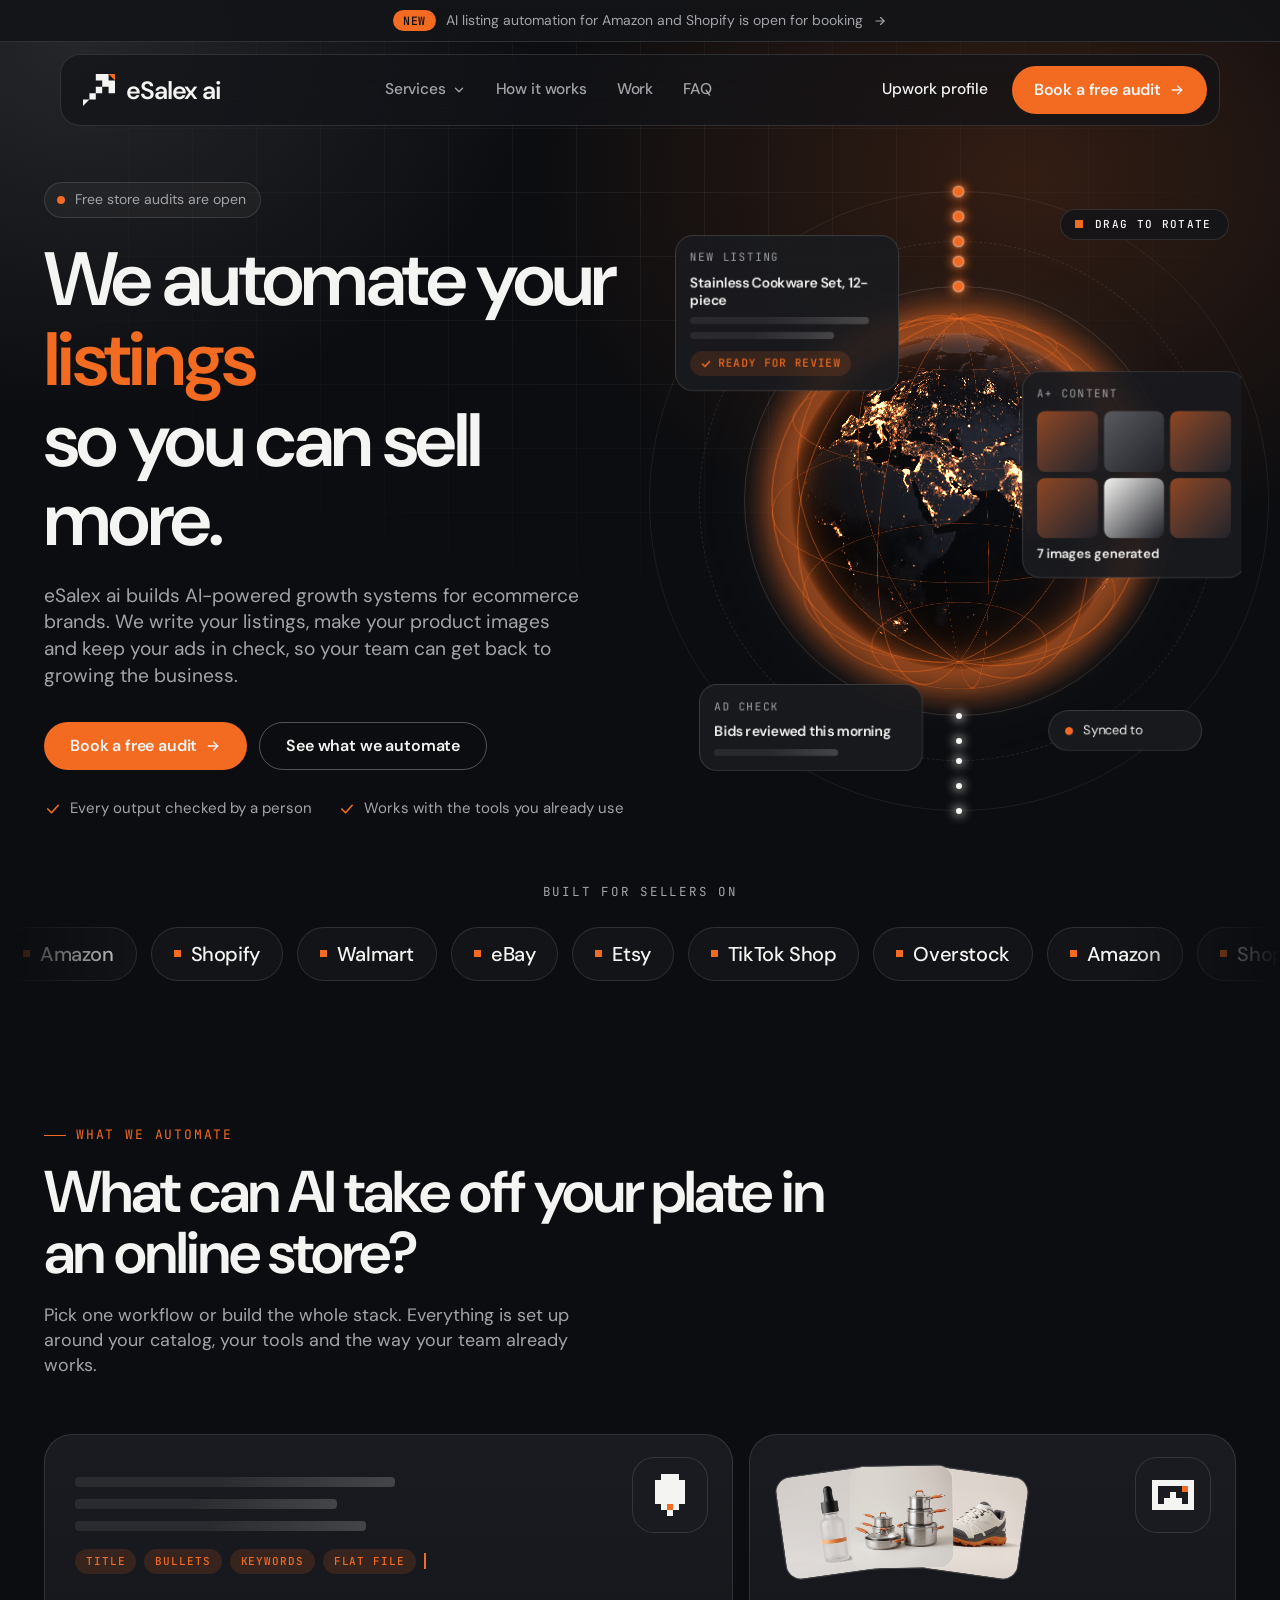
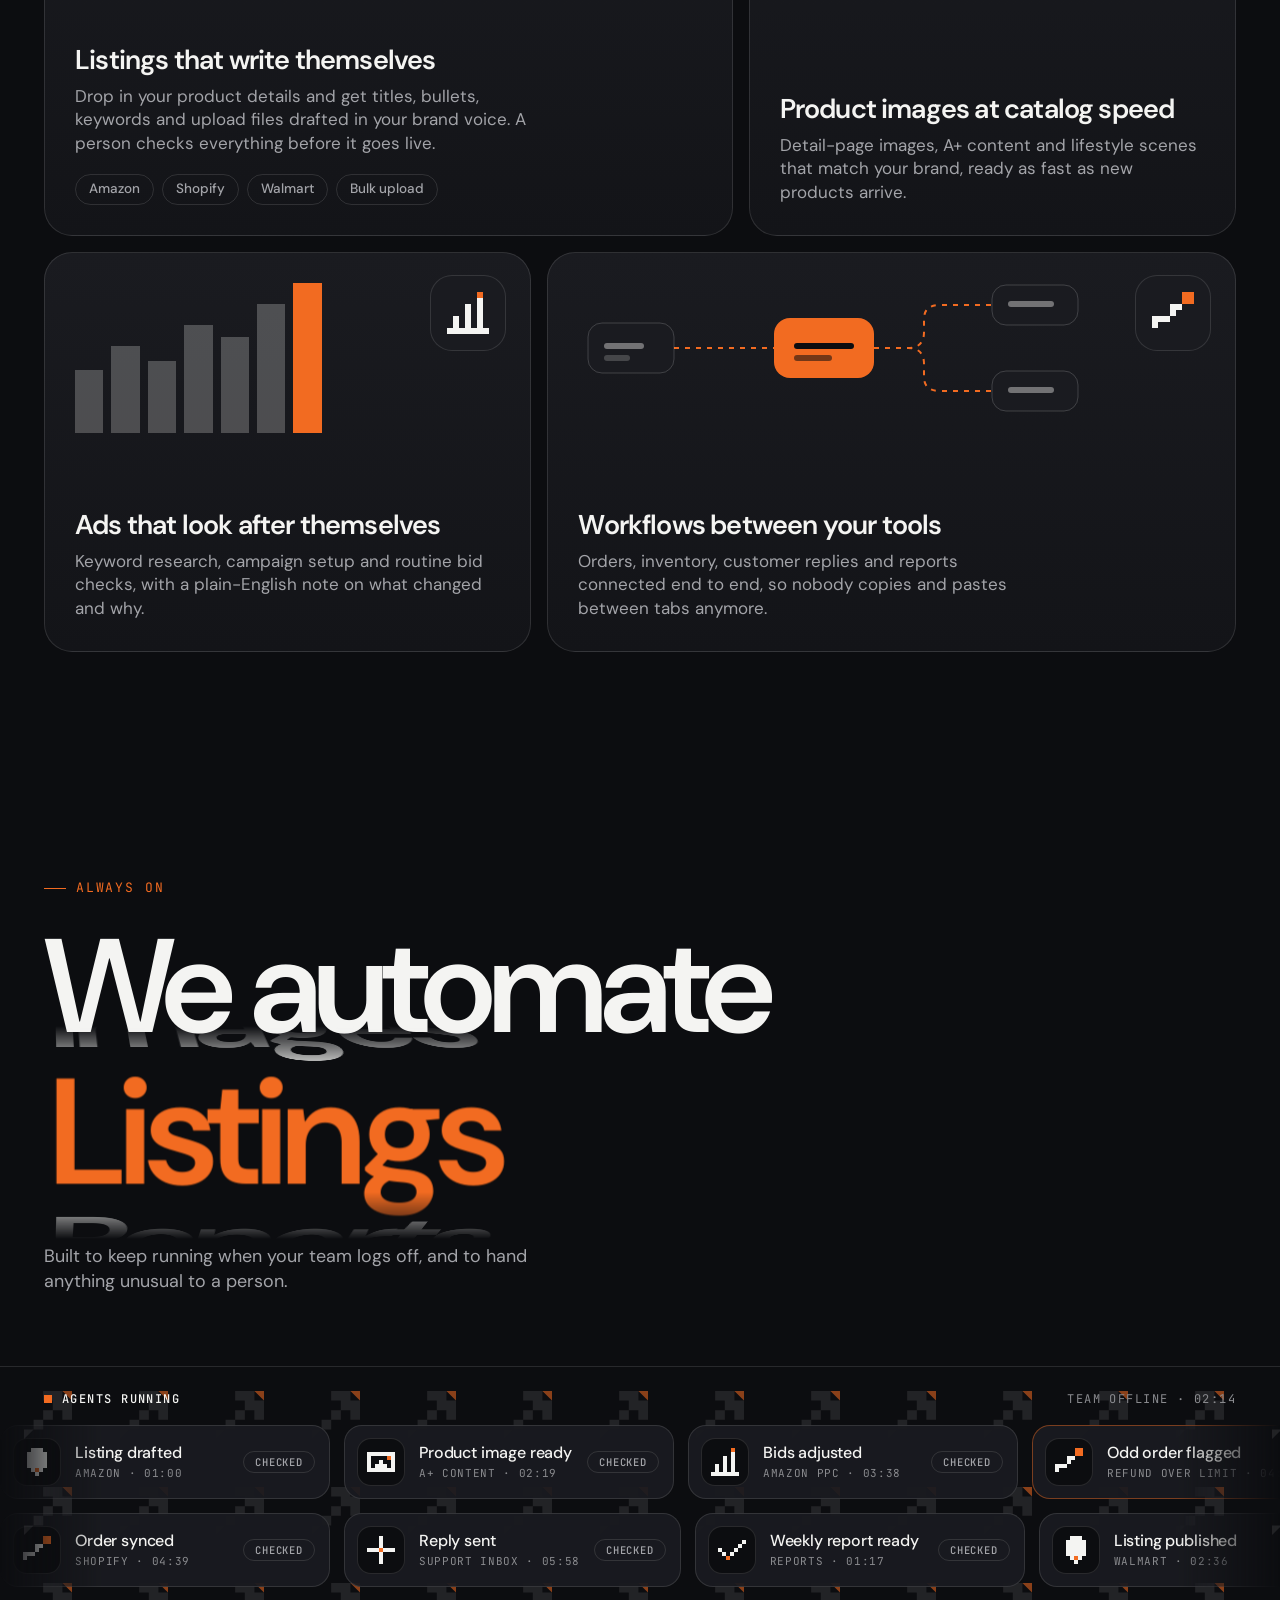
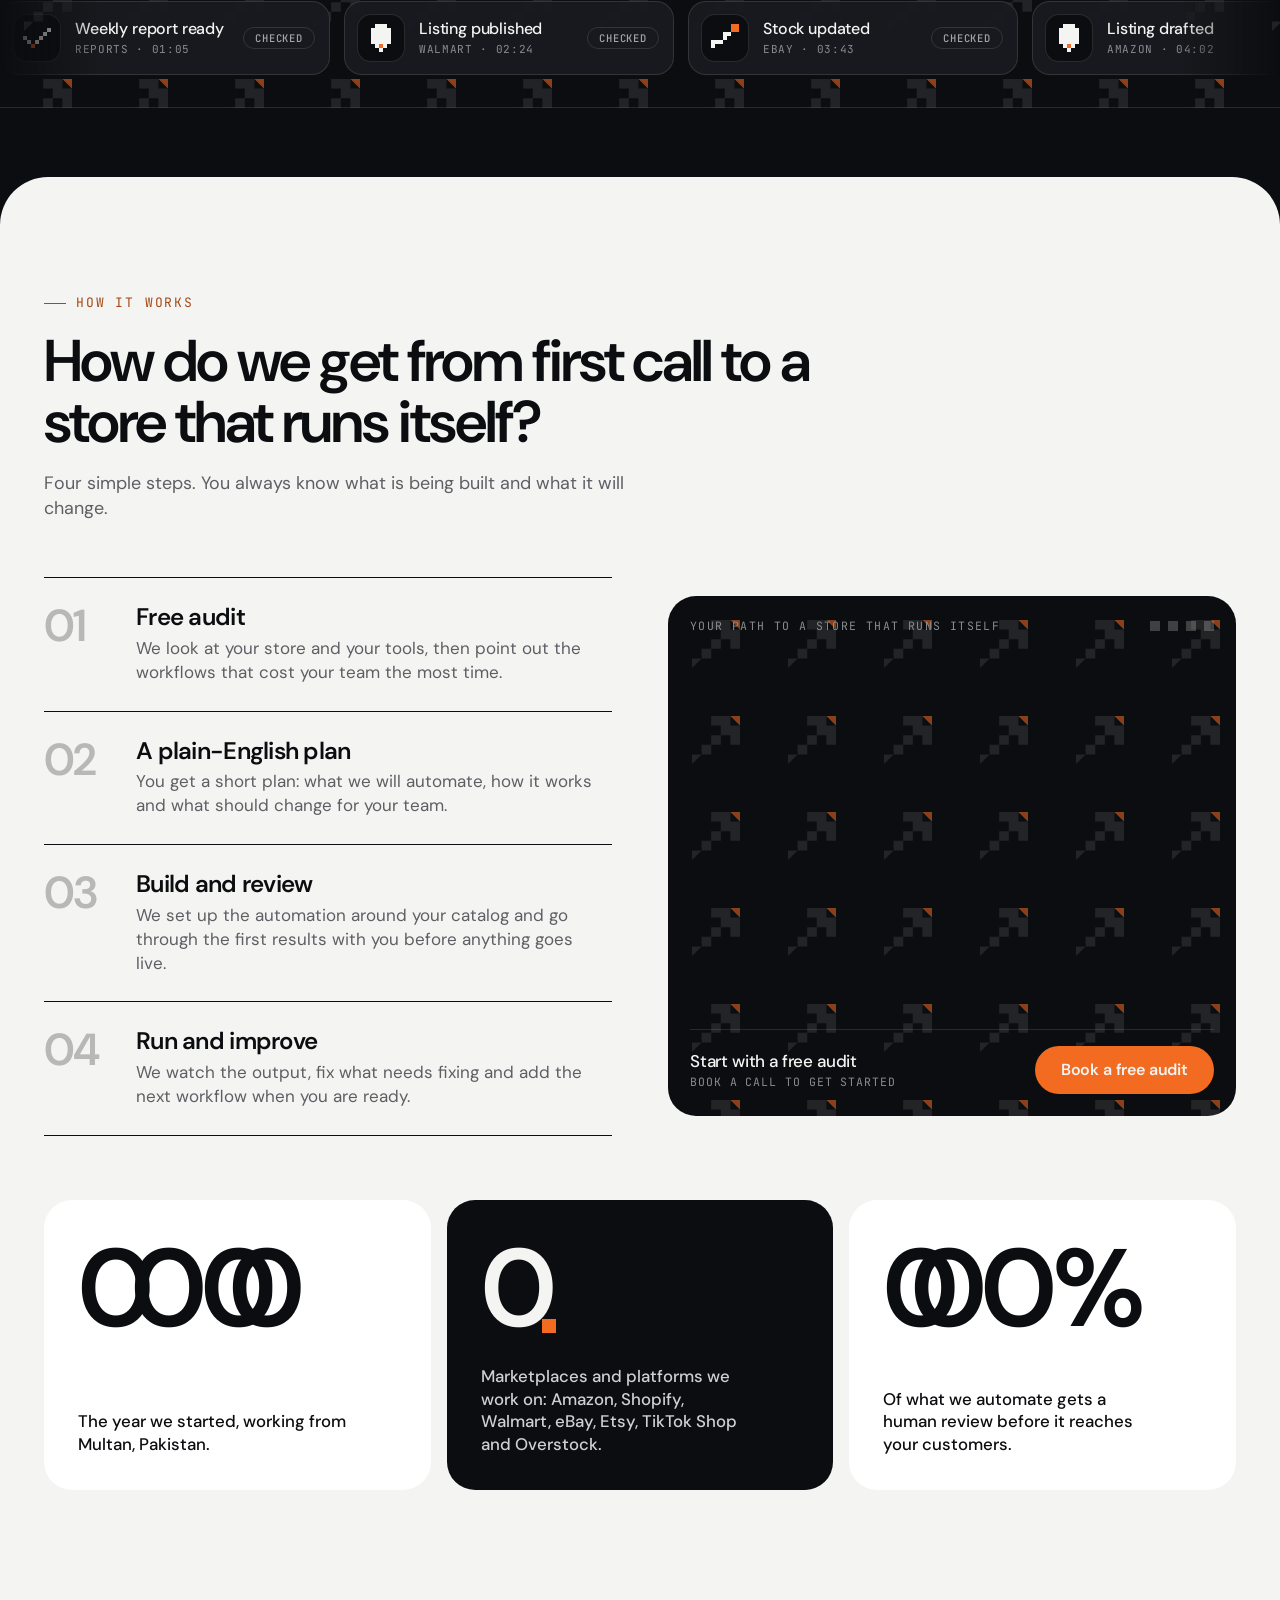
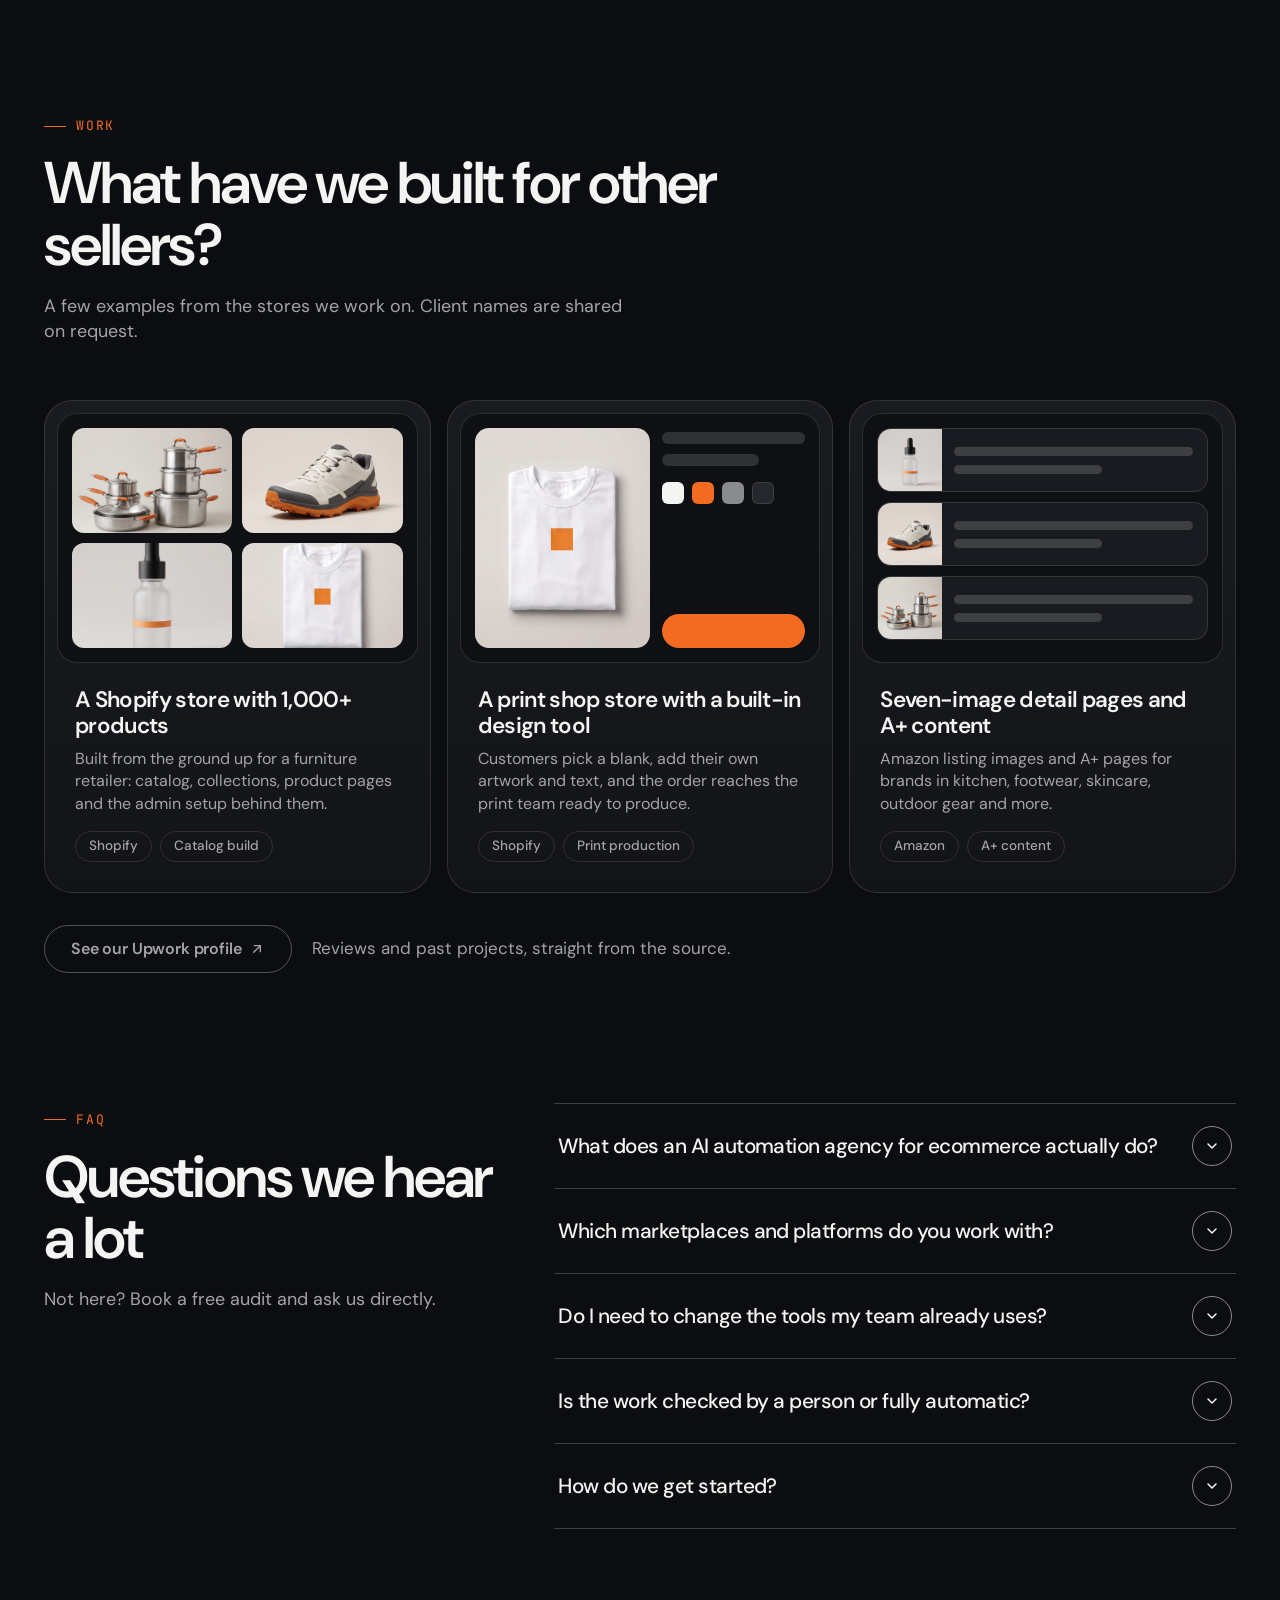
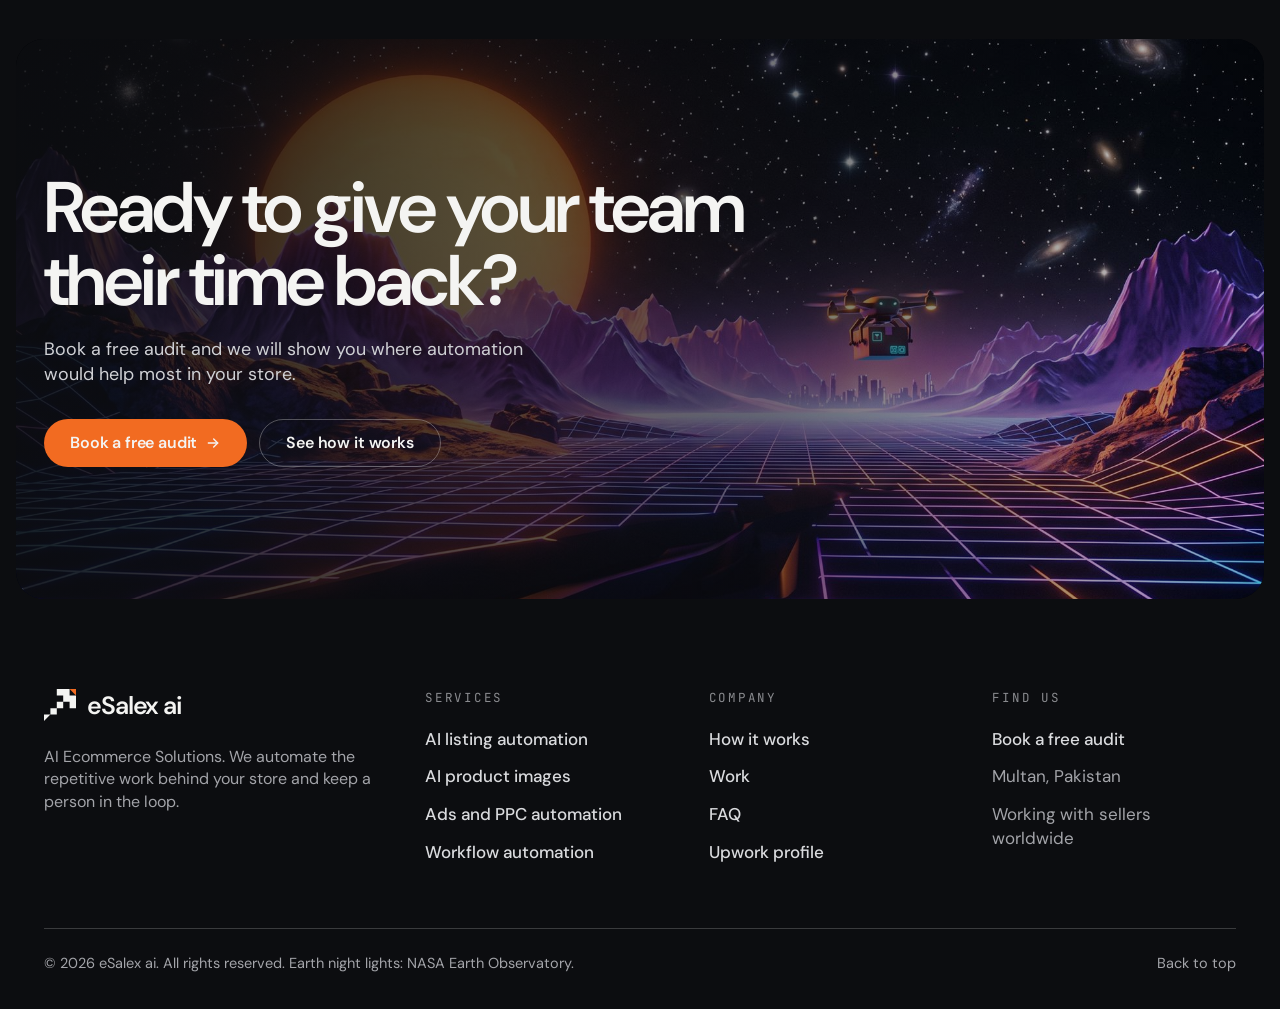
==== index.html @ f21e8943 "eSalex ai website: test deployment (hidden from search engines) Co-Authored-By: Claude Sonnet 5.5 <n" ====
<!doctype html>
<html lang="en">
<head>
<meta charset="utf-8">
<meta name="viewport" content="width=device-width, initial-scale=1">
<title>eSalex ai | AI Ecommerce Solutions for Amazon and Shopify brands</title>
<meta name="description" content="eSalex ai builds AI-powered growth systems for ecommerce brands. We automate listings, product images, ads and store workflows, with a person reviewing every output.">
<meta name="theme-color" content="#0C0D10">
<meta name="robots" content="noindex, nofollow">
<!-- TODO: replace YOURDOMAIN.com with the real domain (also in the og: tags, sitemap.xml, robots.txt, llms.txt and the JSON-LD below) -->
<link rel="canonical" href="https://www.YOURDOMAIN.com/">
<link rel="icon" href="favicon.svg" type="image/svg+xml">
<meta property="og:type" content="website">
<meta property="og:site_name" content="eSalex ai">
<meta property="og:title" content="eSalex ai | AI Ecommerce Solutions">
<meta property="og:description" content="AI automation for Amazon and Shopify brands. Listings, product images, ads and workflows, reviewed by a person.">
<meta property="og:url" content="https://www.YOURDOMAIN.com/">
<meta property="og:image" content="https://www.YOURDOMAIN.com/assets/og-card.jpg">
<meta property="og:image:width" content="1200">
<meta property="og:image:height" content="630">
<meta name="twitter:card" content="summary_large_image">
<link rel="preconnect" href="https://fonts.googleapis.com">
<link rel="preconnect" href="https://fonts.gstatic.com" crossorigin>
<link rel="stylesheet" href="https://fonts.googleapis.com/css2?family=DM+Sans:opsz,wght@9..40,400..700&family=JetBrains+Mono:wght@400;500&display=swap">
<link rel="stylesheet" href="styles.css">
<script type="application/ld+json">
{
  "@context": "https://schema.org",
  "@graph": [
    {
      "@type": ["Organization", "ProfessionalService"],
      "@id": "https://www.YOURDOMAIN.com/#organization",
      "name": "eSalex ai",
      "alternateName": ["eSalex AI Ecommerce Solutions", "eSalex"],
      "url": "https://www.YOURDOMAIN.com/",
      "logo": "https://www.YOURDOMAIN.com/assets/esalex-logo.png",
      "description": "eSalex ai builds AI-powered growth systems for ecommerce brands on Amazon, Shopify, Walmart, eBay, Etsy and TikTok Shop. We automate listings, product images, ads and store workflows, with a person reviewing every output.",
      "foundingDate": "2018",
      "address": {
        "@type": "PostalAddress",
        "addressLocality": "Multan",
        "addressCountry": "PK"
      },
      "areaServed": "Worldwide",
      "sameAs": [
        "https://www.upwork.com/agencies/1002230983337877504/",
        "https://www.behance.net/esalexstudio"
      ],
      "knowsAbout": [
        "Amazon listing optimization",
        "Amazon PPC",
        "Shopify store development",
        "ecommerce automation",
        "AI product imagery",
        "A+ content design"
      ]
    },
    {
      "@type": "WebSite",
      "@id": "https://www.YOURDOMAIN.com/#website",
      "url": "https://www.YOURDOMAIN.com/",
      "name": "eSalex ai",
      "publisher": { "@id": "https://www.YOURDOMAIN.com/#organization" },
      "inLanguage": "en"
    },
    {
      "@type": "Service",
      "@id": "https://www.YOURDOMAIN.com/#listing-automation",
      "name": "AI listing automation for Amazon, Shopify and Walmart",
      "serviceType": "Ecommerce listing automation",
      "provider": { "@id": "https://www.YOURDOMAIN.com/#organization" },
      "areaServed": "Worldwide",
      "description": "AI-drafted titles, bullets, keywords and bulk upload files in your brand voice, reviewed by a person before anything goes live."
    },
    {
      "@type": "Service",
      "@id": "https://www.YOURDOMAIN.com/#product-imagery",
      "name": "AI product images and A+ content",
      "serviceType": "Ecommerce image design",
      "provider": { "@id": "https://www.YOURDOMAIN.com/#organization" },
      "areaServed": "Worldwide",
      "description": "Detail-page images, A+ content and lifestyle scenes that match your brand, produced at the pace your catalog grows."
    },
    {
      "@type": "Service",
      "@id": "https://www.YOURDOMAIN.com/#ads-automation",
      "name": "Amazon PPC and ads automation",
      "serviceType": "Advertising management",
      "provider": { "@id": "https://www.YOURDOMAIN.com/#organization" },
      "areaServed": "Worldwide",
      "description": "Keyword research, campaign setup and routine bid checks with a plain-English note on what changed and why."
    },
    {
      "@type": "Service",
      "@id": "https://www.YOURDOMAIN.com/#workflow-automation",
      "name": "Ecommerce workflow automation",
      "serviceType": "Business process automation",
      "provider": { "@id": "https://www.YOURDOMAIN.com/#organization" },
      "areaServed": "Worldwide",
      "description": "Orders, inventory, customer replies and reports connected across the tools a store already uses."
    },
    {
      "@type": "FAQPage",
      "@id": "https://www.YOURDOMAIN.com/#faq",
      "mainEntity": [
        {
          "@type": "Question",
          "name": "What does an AI automation agency for ecommerce actually do?",
          "acceptedAnswer": {
            "@type": "Answer",
            "text": "We build systems that take over repetitive store work, such as writing listings, producing product images, checking ads and moving data between tools. A person on our team reviews the output before it reaches your customers."
          }
        },
        {
          "@type": "Question",
          "name": "Which marketplaces and platforms do you work with?",
          "acceptedAnswer": {
            "@type": "Answer",
            "text": "Amazon, Shopify, Walmart, eBay, Etsy, TikTok Shop and Overstock."
          }
        },
        {
          "@type": "Question",
          "name": "Do I need to change the tools my team already uses?",
          "acceptedAnswer": {
            "@type": "Answer",
            "text": "No. We build around your current catalog, marketplaces and software, so your team keeps working the way it does today."
          }
        },
        {
          "@type": "Question",
          "name": "Is the work checked by a person or fully automatic?",
          "acceptedAnswer": {
            "@type": "Answer",
            "text": "Every output is checked by a person before it goes live. Automation does the heavy lifting and people make the final call."
          }
        },
        {
          "@type": "Question",
          "name": "How do we get started?",
          "acceptedAnswer": {
            "@type": "Answer",
            "text": "Book a free audit. We look at your store, point out the workflows that cost your team the most time and suggest where to begin."
          }
        }
      ]
    }
  ]
}
</script>
</head>
<body>
<div class="es" id="top">
  <a class="skip" href="#main">Skip to content</a>
  <div class="amb"></div>
  <div class="gridbg"></div>

  <div class="ann">
    <a href="#services"><span class="tag-new">New</span><span>AI listing automation for Amazon and Shopify is open for booking</span>
      <svg width="14" height="14" viewBox="0 0 24 24" fill="none" stroke="currentColor" stroke-width="2" stroke-linecap="round" stroke-linejoin="round" aria-hidden="true"><path d="M5 12h14"></path><path d="m13 6 6 6-6 6"></path></svg>
    </a>
  </div>

  <header class="nav-wrap">
    <nav class="nav" aria-label="Main">
      <a class="brand" href="#top" aria-label="eSalex ai, home">
        <svg viewBox="0 0 64 64" width="32" height="32" aria-hidden="true"><path class="ii" d="M25.6 0 H51.2 V12.8 H64 V38.4 H51.2 V25.6 H38.4 V38.4 H25.6 V51.2 H12.8 L0 64 V51.2 H12.8 V38.4 H25.6 V25.6 H38.4 V12.8 H25.6 Z"></path><path class="ia" d="M51.2 0 H64 V12.8 Z"></path></svg>
        <span class="wm">eSalex ai</span>
      </a>
      <div class="links">
        <div class="has-mega">
          <a href="#services">Services
            <svg width="14" height="14" viewBox="0 0 24 24" fill="none" stroke="currentColor" stroke-width="2.2" stroke-linecap="round" stroke-linejoin="round" aria-hidden="true"><path d="m6 9 6 6 6-6"></path></svg>
          </a>
          <div class="mega">
            <a class="mg" href="#services"><span class="itile sm"><svg width="28" height="28" viewBox="0 0 7 7" shape-rendering="crispEdges" aria-hidden="true"><path class="ii" d="M2 0h1v1h-1zM3 0h1v1h-1zM4 0h1v1h-1zM1 1h1v1h-1zM2 1h1v1h-1zM3 1h1v1h-1zM4 1h1v1h-1zM5 1h1v1h-1zM1 2h1v1h-1zM2 2h1v1h-1zM3 2h1v1h-1zM4 2h1v1h-1zM5 2h1v1h-1zM1 3h1v1h-1zM2 3h1v1h-1zM3 3h1v1h-1zM4 3h1v1h-1zM5 3h1v1h-1zM1 4h1v1h-1zM2 4h1v1h-1zM3 4h1v1h-1zM4 4h1v1h-1zM5 4h1v1h-1zM2 5h1v1h-1zM4 5h1v1h-1zM3 6h1v1h-1z"></path><path class="ia" d="M3 5h1v1h-1z"></path></svg></span><div><b>Listings</b><span>Titles, bullets, keywords and bulk upload files.</span></div></a>
            <a class="mg" href="#services"><span class="itile sm"><svg width="28" height="28" viewBox="0 0 7 7" shape-rendering="crispEdges" aria-hidden="true"><path class="ii" d="M0 1h1v1h-1zM1 1h1v1h-1zM2 1h1v1h-1zM3 1h1v1h-1zM4 1h1v1h-1zM5 1h1v1h-1zM6 1h1v1h-1zM0 2h1v1h-1zM6 2h1v1h-1zM0 3h1v1h-1zM3 3h1v1h-1zM6 3h1v1h-1zM0 4h1v1h-1zM2 4h1v1h-1zM3 4h1v1h-1zM4 4h1v1h-1zM6 4h1v1h-1zM0 5h1v1h-1zM1 5h1v1h-1zM2 5h1v1h-1zM3 5h1v1h-1zM4 5h1v1h-1zM5 5h1v1h-1zM6 5h1v1h-1z"></path><path class="ia" d="M5 2h1v1h-1z"></path></svg></span><div><b>Product images</b><span>Detail pages, A+ content and lifestyle scenes.</span></div></a>
            <a class="mg" href="#services"><span class="itile sm"><svg width="28" height="28" viewBox="0 0 7 7" shape-rendering="crispEdges" aria-hidden="true"><path class="ii" d="M5 1h1v1h-1zM3 2h1v1h-1zM5 2h1v1h-1zM3 3h1v1h-1zM5 3h1v1h-1zM1 4h1v1h-1zM3 4h1v1h-1zM5 4h1v1h-1zM1 5h1v1h-1zM3 5h1v1h-1zM5 5h1v1h-1zM0 6h1v1h-1zM1 6h1v1h-1zM2 6h1v1h-1zM3 6h1v1h-1zM4 6h1v1h-1zM5 6h1v1h-1zM6 6h1v1h-1z"></path><path class="ia" d="M5 0h1v1h-1z"></path></svg></span><div><b>Ads and PPC</b><span>Research, campaign setup and routine bid checks.</span></div></a>
            <a class="mg" href="#services"><span class="itile sm"><svg width="28" height="28" viewBox="0 0 7 7" shape-rendering="crispEdges" aria-hidden="true"><path class="ii" d="M3 2h1v1h-1zM4 2h1v1h-1zM3 3h1v1h-1zM0 4h1v1h-1zM1 4h1v1h-1zM2 4h1v1h-1zM0 5h1v1h-1z"></path><path class="ia" d="M5 0h1v1h-1zM6 0h1v1h-1zM5 1h1v1h-1zM6 1h1v1h-1z"></path></svg></span><div><b>Workflows</b><span>Orders, inventory and replies, wired together.</span></div></a>
          </div>
        </div>
        <a href="#process">How it works</a>
        <a href="#work">Work</a>
        <a href="#faq">FAQ</a>
      </div>
      <a class="nav-link" href="https://www.upwork.com/agencies/1002230983337877504/" target="_blank" rel="noopener">Upwork profile</a>
      <a class="btn btn-sm" href="#contact">Book a free audit
        <svg width="16" height="16" viewBox="0 0 24 24" fill="none" stroke="currentColor" stroke-width="2" stroke-linecap="round" stroke-linejoin="round" aria-hidden="true"><path d="M5 12h14"></path><path d="m13 6 6 6-6 6"></path></svg>
      </a>
      <details class="mmenu">
        <summary aria-label="Open menu"><svg width="22" height="22" viewBox="0 0 24 24" fill="none" stroke="currentColor" stroke-width="2" stroke-linecap="round" aria-hidden="true"><path d="M4 8h16"></path><path d="M4 16h16"></path></svg></summary>
        <div class="mpanel">
          <a href="#services">Services</a>
          <a href="#process">How it works</a>
          <a href="#work">Work</a>
          <a href="#faq">FAQ</a>
          <a href="https://www.upwork.com/agencies/1002230983337877504/" target="_blank" rel="noopener">Upwork profile</a>
          <a href="#contact" style="background: var(--accent); color: var(--on); font-weight: 600; margin-top: 6px; text-align: center">Book a free audit</a>
        </div>
      </details>
    </nav>
  </header>

  <main id="main">
    <section class="hero" aria-labelledby="h-hero">
      <div class="wrap hero-in">
        <div>
          <span class="chip"><span class="dot"></span>Free store audits are open</span>
          <h1 class="h1 disp" id="h-hero">
            <span class="w" style="--d: .15s">We automate your</span>
            <span class="w tk" style="--d: .28s"><span class="tk-in"><span>listings</span><span>product images</span><span>ad campaigns</span><span>customer replies</span><span>weekly reports</span><span aria-hidden="true">listings</span></span></span>
            <span class="w" style="--d: .4s">so you can sell more.</span>
          </h1>
          <p class="lead">eSalex ai builds AI-powered growth systems for ecommerce brands. We write your listings, make your product images and keep your ads in check, so your team can get back to growing the business.</p>
          <div class="cta">
            <a class="btn" href="#contact">Book a free audit
              <svg width="16" height="16" viewBox="0 0 24 24" fill="none" stroke="currentColor" stroke-width="2" stroke-linecap="round" stroke-linejoin="round" aria-hidden="true"><path d="M5 12h14"></path><path d="m13 6 6 6-6 6"></path></svg>
            </a>
            <a class="btn btn-ghost" href="#services">See what we automate</a>
          </div>
          <div class="assure">
            <span><svg width="18" height="18" viewBox="0 0 24 24" fill="none" stroke="currentColor" stroke-width="2.2" stroke-linecap="round" stroke-linejoin="round" aria-hidden="true"><path d="m5 12 5 5 9-10"></path></svg>Every output checked by a person</span>
            <span><svg width="18" height="18" viewBox="0 0 24 24" fill="none" stroke="currentColor" stroke-width="2.2" stroke-linecap="round" stroke-linejoin="round" aria-hidden="true"><path d="m5 12 5 5 9-10"></path></svg>Works with the tools you already use</span>
          </div>
        </div>

        <div class="scene">
          <div class="stage">
            <div class="ring r3" aria-hidden="true"></div>
            <div class="ring r2" aria-hidden="true"></div>
            <div class="glow" aria-hidden="true"></div>
            <div class="earth"><video data-src="assets/earth-loop.mp4" poster="assets/earth-poster.jpg" muted loop playsinline preload="none" aria-hidden="true" width="900" height="900"></video><canvas class="globe" id="globe" width="900" height="900" role="img" aria-label="Interactive night-time Earth globe with glowing city lights. Drag to rotate it."></canvas></div>
            <div class="wire-wrap" aria-hidden="true"><div class="wire">
              <i class="m" style="--k: 0"></i><i class="m" style="--k: 1"></i><i class="m" style="--k: 2"></i><i class="m" style="--k: 3"></i><i class="m" style="--k: 4"></i><i class="m" style="--k: 5"></i>
              <i class="p" style="--s: 1; --z: 0"></i><i class="p" style="--s: .866; --z: .5"></i><i class="p" style="--s: .866; --z: -.5"></i><i class="p" style="--s: .5; --z: .866"></i><i class="p" style="--s: .5; --z: -.866"></i>
            </div></div>
            <div class="ring r4" aria-hidden="true"></div>
            <div class="ring r1" aria-hidden="true"></div>
            <div class="ring r5" aria-hidden="true"></div>

            <div class="fc fa" aria-hidden="true">
              <div class="k">New listing</div>
              <div class="t">Stainless Cookware Set, 12-piece</div>
              <div class="sk" style="width: 92%"></div>
              <div class="sk" style="width: 74%"></div>
              <div class="ok"><svg width="12" height="12" viewBox="0 0 24 24" fill="none" stroke="currentColor" stroke-width="3" stroke-linecap="round" stroke-linejoin="round"><path d="m5 12 5 5 9-10"></path></svg>Ready for review</div>
            </div>
            <div class="fc fb" aria-hidden="true">
              <div class="k">A+ content</div>
              <div class="thumbs"><i></i><i></i><i></i><i></i><i></i><i></i></div>
              <div class="t" style="font-size: 13px">7 images generated</div>
            </div>
            <div class="fc fcc" aria-hidden="true">
              <div class="k">Ad check</div>
              <div class="t">Bids reviewed this morning</div>
              <div class="sk" style="width: 64%"></div>
            </div>
            <div class="fc fd" aria-hidden="true">
              <span class="dot"></span><span style="font-size: 13px">Synced to</span><span class="cyc mono" style="font-size: 13px"><b>AMZ</b><b>SHP</b><b>WMT</b><b>ETSY</b></span>
            </div>
          </div>
          <div class="hint" id="globe-hint" aria-hidden="true"><i></i>Drag to rotate</div>
        </div>
      </div>
    </section>

    <div class="mq-label">Built for sellers on</div>
    <div class="mq" aria-label="Marketplaces we work with">
      <div class="mqt">
        <div class="mqg">
          <span class="pill">Amazon</span><span class="pill">Shopify</span><span class="pill">Walmart</span><span class="pill">eBay</span><span class="pill">Etsy</span><span class="pill">TikTok Shop</span><span class="pill">Overstock</span>
        </div>
        <div class="mqg" aria-hidden="true">
          <span class="pill">Amazon</span><span class="pill">Shopify</span><span class="pill">Walmart</span><span class="pill">eBay</span><span class="pill">Etsy</span><span class="pill">TikTok Shop</span><span class="pill">Overstock</span>
        </div>
      </div>
    </div>

    <section class="sec" id="services" aria-labelledby="h-services">
      <div class="wrap">
        <div class="rv">
          <span class="eyebrow">What we automate</span>
          <h2 class="h2 disp" id="h-services">What can AI take off your plate in an online store?</h2>
          <p class="sub">Pick one workflow or build the whole stack. Everything is set up around your catalog, your tools and the way your team already works.</p>
        </div>

        <div class="bento">
          <article class="card c7 rv">
            <span class="itile big ico" aria-hidden="true"><svg width="42" height="42" viewBox="0 0 7 7" shape-rendering="crispEdges"><path class="ii" d="M2 0h1v1h-1zM3 0h1v1h-1zM4 0h1v1h-1zM1 1h1v1h-1zM2 1h1v1h-1zM3 1h1v1h-1zM4 1h1v1h-1zM5 1h1v1h-1zM1 2h1v1h-1zM2 2h1v1h-1zM3 2h1v1h-1zM4 2h1v1h-1zM5 2h1v1h-1zM1 3h1v1h-1zM2 3h1v1h-1zM3 3h1v1h-1zM4 3h1v1h-1zM5 3h1v1h-1zM1 4h1v1h-1zM2 4h1v1h-1zM3 4h1v1h-1zM4 4h1v1h-1zM5 4h1v1h-1zM2 5h1v1h-1zM4 5h1v1h-1zM3 6h1v1h-1z"></path><path class="ia" d="M3 5h1v1h-1z"></path></svg></span>
            <div class="viz v-list" aria-hidden="true">
              <div class="sk" style="width: 88%"></div>
              <div class="sk" style="width: 72%"></div>
              <div class="sk" style="width: 80%"></div>
              <div class="row"><b>Title</b><b>Bullets</b><b>Keywords</b><b>Flat file</b><span class="caret"></span></div>
            </div>
            <div>
              <h3>Listings that write themselves</h3>
              <p>Drop in your product details and get titles, bullets, keywords and upload files drafted in your brand voice. A person checks everything before it goes live.</p>
              <div class="tags"><span>Amazon</span><span>Shopify</span><span>Walmart</span><span>Bulk upload</span></div>
            </div>
          </article>

          <article class="card c5 rv">
            <span class="itile big ico" aria-hidden="true"><svg width="42" height="42" viewBox="0 0 7 7" shape-rendering="crispEdges"><path class="ii" d="M0 1h1v1h-1zM1 1h1v1h-1zM2 1h1v1h-1zM3 1h1v1h-1zM4 1h1v1h-1zM5 1h1v1h-1zM6 1h1v1h-1zM0 2h1v1h-1zM6 2h1v1h-1zM0 3h1v1h-1zM3 3h1v1h-1zM6 3h1v1h-1zM0 4h1v1h-1zM2 4h1v1h-1zM3 4h1v1h-1zM4 4h1v1h-1zM6 4h1v1h-1zM0 5h1v1h-1zM1 5h1v1h-1zM2 5h1v1h-1zM3 5h1v1h-1zM4 5h1v1h-1zM5 5h1v1h-1zM6 5h1v1h-1z"></path><path class="ia" d="M5 2h1v1h-1z"></path></svg></span>
            <div class="viz v-img" aria-hidden="true">
              <img src="assets/p-serum.jpg" alt="" width="104" height="104" loading="lazy"><img src="assets/p-cookware.jpg" alt="" width="104" height="104" loading="lazy"><img src="assets/p-shoe.jpg" alt="" width="104" height="104" loading="lazy">
            </div>
            <div>
              <h3>Product images at catalog speed</h3>
              <p>Detail-page images, A+ content and lifestyle scenes that match your brand, ready as fast as new products arrive.</p>
            </div>
          </article>

          <article class="card c5 rv">
            <span class="itile big ico" aria-hidden="true"><svg width="42" height="42" viewBox="0 0 7 7" shape-rendering="crispEdges"><path class="ii" d="M5 1h1v1h-1zM3 2h1v1h-1zM5 2h1v1h-1zM3 3h1v1h-1zM5 3h1v1h-1zM1 4h1v1h-1zM3 4h1v1h-1zM5 4h1v1h-1zM1 5h1v1h-1zM3 5h1v1h-1zM5 5h1v1h-1zM0 6h1v1h-1zM1 6h1v1h-1zM2 6h1v1h-1zM3 6h1v1h-1zM4 6h1v1h-1zM5 6h1v1h-1zM6 6h1v1h-1z"></path><path class="ia" d="M5 0h1v1h-1z"></path></svg></span>
            <div class="viz v-bars" aria-hidden="true">
              <i style="height: 42%"></i><i style="height: 58%; animation-delay: -1s"></i><i style="height: 48%; animation-delay: -2s"></i><i style="height: 72%; animation-delay: -.5s"></i><i style="height: 64%; animation-delay: -1.5s"></i><i style="height: 86%; animation-delay: -2.5s"></i><i class="hi" style="height: 100%; animation-delay: -3s"></i>
            </div>
            <div>
              <h3>Ads that look after themselves</h3>
              <p>Keyword research, campaign setup and routine bid checks, with a plain-English note on what changed and why.</p>
            </div>
          </article>

          <article class="card c7 rv">
            <span class="itile big ico" aria-hidden="true"><svg width="42" height="42" viewBox="0 0 7 7" shape-rendering="crispEdges"><path class="ii" d="M3 2h1v1h-1zM4 2h1v1h-1zM3 3h1v1h-1zM0 4h1v1h-1zM1 4h1v1h-1zM2 4h1v1h-1zM0 5h1v1h-1z"></path><path class="ia" d="M5 0h1v1h-1zM6 0h1v1h-1zM5 1h1v1h-1zM6 1h1v1h-1z"></path></svg></span>
            <div class="viz v-flow" aria-hidden="true" style="width: 100%; height: 130px">
              <svg viewBox="0 0 520 130" fill="none" preserveAspectRatio="xMinYMid meet">
                <path class="dash" d="M96 65 H196" stroke="var(--accent)" stroke-width="2"></path>
                <path class="dash" d="M296 65 H330 Q346 65 346 49 V36 Q346 22 362 22 H414" stroke="var(--accent)" stroke-width="2"></path>
                <path class="dash" d="M296 65 H330 Q346 65 346 81 V94 Q346 108 362 108 H414" stroke="var(--accent)" stroke-width="2"></path>
                <rect x="10" y="40" width="86" height="50" rx="14" fill="#1A1B20" stroke="rgba(244,244,242,.18)"></rect>
                <rect class="ia" x="196" y="35" width="100" height="60" rx="16"></rect>
                <rect x="414" y="2" width="86" height="40" rx="14" fill="#1A1B20" stroke="rgba(244,244,242,.18)"></rect>
                <rect x="414" y="88" width="86" height="40" rx="14" fill="#1A1B20" stroke="rgba(244,244,242,.18)"></rect>
                <rect x="26" y="60" width="40" height="6" rx="3" fill="rgba(244,244,242,.4)"></rect>
                <rect x="26" y="72" width="26" height="6" rx="3" fill="rgba(244,244,242,.2)"></rect>
                <rect x="216" y="60" width="60" height="6" rx="3" fill="#0C0D10"></rect>
                <rect x="216" y="72" width="38" height="6" rx="3" fill="rgba(12,13,16,.55)"></rect>
                <rect x="430" y="18" width="46" height="6" rx="3" fill="rgba(244,244,242,.4)"></rect>
                <rect x="430" y="104" width="46" height="6" rx="3" fill="rgba(244,244,242,.4)"></rect>
              </svg>
            </div>
            <div>
              <h3>Workflows between your tools</h3>
              <p>Orders, inventory, customer replies and reports connected end to end, so nobody copies and pastes between tabs anymore.</p>
            </div>
          </article>
        </div>
      </div>
    </section>

    <section class="sec drum-sec" aria-labelledby="h-always">
      <div class="wrap">
        <span class="eyebrow">Always on</span>
        <h2 class="drum-h" id="h-always">
          <span class="st" aria-hidden="true">We automate</span>
          <span class="drum-win" aria-hidden="true">
            <span class="drum">
              <b style="--i: 0">Listings</b><b style="--i: 1">Images</b><b style="--i: 2">Ads</b><b style="--i: 3">Orders</b><b style="--i: 4">Replies</b><b style="--i: 5">Reports</b>
            </span>
          </span>
          <span class="sr">We automate listings, images, ads, orders, replies and reports.</span>
        </h2>
        <p class="drum-note">Built to keep running when your team logs off, and to hand anything unusual to a person.</p>
      </div>
      <div class="flow" aria-hidden="true">
        <div class="wrap flow-bar"><span class="live"><i></i>Agents running</span><span class="off">Team offline · 02:14</span></div>
        <div class="lane" style="--t: 60s"><div class="lane-t">
          <div class="lane-g" data-lane="A"></div>
          <div class="lane-g" data-lane="A"></div>
        </div></div>
        <div class="lane rev" style="--t: 72s"><div class="lane-t">
          <div class="lane-g" data-lane="B"></div>
          <div class="lane-g" data-lane="B"></div>
        </div></div>
        <div class="lane" style="--t: 52s"><div class="lane-t">
          <div class="lane-g" data-lane="C"></div>
          <div class="lane-g" data-lane="C"></div>
        </div></div>
      </div>
    </section>

    <section class="sec light" id="process" aria-labelledby="h-process">
      <div class="wrap">
        <div class="rv">
          <span class="eyebrow">How it works</span>
          <h2 class="h2 disp" id="h-process">How do we get from first call to a store that runs itself?</h2>
          <p class="sub">Four simple steps. You always know what is being built and what it will change.</p>
        </div>

        <div class="p-grid">
          <ol class="steps">
            <li class="step rv" style="--k: 0"><span class="n">01</span><div><h3>Free audit</h3><p>We look at your store and your tools, then point out the workflows that cost your team the most time.</p></div></li>
            <li class="step rv" style="--k: 1"><span class="n">02</span><div><h3>A plain-English plan</h3><p>You get a short plan: what we will automate, how it works and what should change for your team.</p></div></li>
            <li class="step rv" style="--k: 2"><span class="n">03</span><div><h3>Build and review</h3><p>We set up the automation around your catalog and go through the first results with you before anything goes live.</p></div></li>
            <li class="step rv" style="--k: 3"><span class="n">04</span><div><h3>Run and improve</h3><p>We watch the output, fix what needs fixing and add the next workflow when you are ready.</p></div></li>
          </ol>
          <figure class="flowp rv" aria-label="Animated overview of the four steps: free audit, a plain-English plan, build and review, run and improve">
            <div class="fp-top" aria-hidden="true">
              <span class="fp-lbl">Your path to a store that runs itself</span>
              <span class="fp-dots"><i style="--k: 0"></i><i style="--k: 1"></i><i style="--k: 2"></i><i style="--k: 3"></i></span>
            </div>
            <div class="fp-stage" aria-hidden="true">

              <div class="sc" style="--k: 0">
                <div class="sc-h"><span class="sc-k">01 · Free audit</span><span class="sc-t">We scan your store.</span></div>
                <div class="a-store">
                  <div class="a-grid">
                    <img src="assets/p-cookware.jpg" alt="" width="120" height="120" loading="lazy"><img src="assets/p-shoe.jpg" alt="" width="120" height="120" loading="lazy"><img src="assets/p-serum.jpg" alt="" width="120" height="120" loading="lazy"><img src="assets/p-tee.jpg" alt="" width="120" height="120" loading="lazy">
                  </div>
                  <div class="a-lines"><i style="width: 92%"></i><i style="width: 70%"></i><i style="width: 80%"></i></div>
                  <div class="a-scan"></div>
                  <span class="a-tag t1">Slow listings</span><span class="a-tag t2">Images by hand</span><span class="a-tag t3">Ads left unchecked</span>
                </div>
              </div>

              <div class="sc" style="--k: 1">
                <div class="sc-h"><span class="sc-k">02 · Plan</span><span class="sc-t">A plan you can read.</span></div>
                <div class="p-list">
                  <div class="p-row" style="--s: .6s"><span class="p-ck"><svg width="21" height="21" viewBox="0 0 7 7" shape-rendering="crispEdges"><path class="ii" d="M6 1h1v1h-1zM5 2h1v1h-1zM0 3h1v1h-1zM4 3h1v1h-1zM1 4h1v1h-1zM3 4h1v1h-1z"></path><path class="ia" d="M2 5h1v1h-1z"></path></svg></span><div><b>Listings</b><span class="sm">Drafted by AI, checked by a person</span></div></div>
                  <div class="p-row" style="--s: 1.5s"><span class="p-ck"><svg width="21" height="21" viewBox="0 0 7 7" shape-rendering="crispEdges"><path class="ii" d="M6 1h1v1h-1zM5 2h1v1h-1zM0 3h1v1h-1zM4 3h1v1h-1zM1 4h1v1h-1zM3 4h1v1h-1z"></path><path class="ia" d="M2 5h1v1h-1z"></path></svg></span><div><b>Product images</b><span class="sm">Made to match your brand</span></div></div>
                  <div class="p-row" style="--s: 2.4s"><span class="p-ck"><svg width="21" height="21" viewBox="0 0 7 7" shape-rendering="crispEdges"><path class="ii" d="M6 1h1v1h-1zM5 2h1v1h-1zM0 3h1v1h-1zM4 3h1v1h-1zM1 4h1v1h-1zM3 4h1v1h-1z"></path><path class="ia" d="M2 5h1v1h-1z"></path></svg></span><div><b>Ads</b><span class="sm">Reviewed every morning</span></div></div>
                </div>
                <div class="p-bar"><i></i></div>
              </div>

              <div class="sc" style="--k: 2">
                <div class="sc-h"><span class="sc-k">03 · Build and review</span><span class="sc-t">Built, then checked by a person.</span></div>
                <div class="b-pipe">
                  <div class="b-node" style="--s: .3s"><span class="itile"><svg width="28" height="28" viewBox="0 0 7 7" shape-rendering="crispEdges"><path class="ii" d="M2 0h1v1h-1zM3 0h1v1h-1zM4 0h1v1h-1zM1 1h1v1h-1zM2 1h1v1h-1zM3 1h1v1h-1zM4 1h1v1h-1zM5 1h1v1h-1zM1 2h1v1h-1zM2 2h1v1h-1zM3 2h1v1h-1zM4 2h1v1h-1zM5 2h1v1h-1zM1 3h1v1h-1zM2 3h1v1h-1zM3 3h1v1h-1zM4 3h1v1h-1zM5 3h1v1h-1zM1 4h1v1h-1zM2 4h1v1h-1zM3 4h1v1h-1zM4 4h1v1h-1zM5 4h1v1h-1zM2 5h1v1h-1zM4 5h1v1h-1zM3 6h1v1h-1z"></path><path class="ia" d="M3 5h1v1h-1z"></path></svg></span><small>Your catalog</small></div>
                  <div class="b-link"><i class="b-dot" style="--s: .8s"></i></div>
                  <div class="b-node ai" style="--s: 1.2s"><span class="itile"><svg width="28" height="28" viewBox="0 0 7 7" shape-rendering="crispEdges"><path class="ii" d="M3 0h1v1h-1zM3 1h1v1h-1zM3 2h1v1h-1zM0 3h1v1h-1zM1 3h1v1h-1zM2 3h1v1h-1zM4 3h1v1h-1zM5 3h1v1h-1zM6 3h1v1h-1zM3 4h1v1h-1zM3 5h1v1h-1zM3 6h1v1h-1z"></path><path class="ia" d="M3 3h1v1h-1z"></path></svg></span><small>AI drafts</small></div>
                  <div class="b-link"><i class="b-dot" style="--s: 1.7s"></i></div>
                  <div class="b-node" style="--s: 2.1s"><span class="itile"><svg width="28" height="28" viewBox="0 0 7 7" shape-rendering="crispEdges"><path class="ii" d="M2 0h1v1h-1zM3 0h1v1h-1zM4 0h1v1h-1zM2 1h1v1h-1zM3 1h1v1h-1zM4 1h1v1h-1zM2 2h1v1h-1zM3 2h1v1h-1zM4 2h1v1h-1zM1 4h1v1h-1zM2 4h1v1h-1zM3 4h1v1h-1zM4 4h1v1h-1zM5 4h1v1h-1zM0 5h1v1h-1zM1 5h1v1h-1zM2 5h1v1h-1zM3 5h1v1h-1zM4 5h1v1h-1zM5 5h1v1h-1zM6 5h1v1h-1zM0 6h1v1h-1zM1 6h1v1h-1zM2 6h1v1h-1zM3 6h1v1h-1zM4 6h1v1h-1zM5 6h1v1h-1zM6 6h1v1h-1z"></path><path class="ia" d="M6 0h1v1h-1z"></path></svg></span><small>A person checks</small><span class="b-badge" style="--s: 2.1s">Checked</span></div>
                  <div class="b-link"><i class="b-dot" style="--s: 2.6s"></i></div>
                  <div class="b-node" style="--s: 3s"><span class="itile"><svg width="28" height="28" viewBox="0 0 7 7" shape-rendering="crispEdges"><path class="ii" d="M1 0h1v1h-1zM2 0h1v1h-1zM3 0h1v1h-1zM4 0h1v1h-1zM5 0h1v1h-1zM0 1h1v1h-1zM1 1h1v1h-1zM2 1h1v1h-1zM3 1h1v1h-1zM4 1h1v1h-1zM5 1h1v1h-1zM6 1h1v1h-1zM0 2h1v1h-1zM2 2h1v1h-1zM4 2h1v1h-1zM6 2h1v1h-1zM0 3h1v1h-1zM1 3h1v1h-1zM2 3h1v1h-1zM3 3h1v1h-1zM4 3h1v1h-1zM5 3h1v1h-1zM6 3h1v1h-1zM0 4h1v1h-1zM6 4h1v1h-1zM0 5h1v1h-1zM6 5h1v1h-1zM0 6h1v1h-1zM1 6h1v1h-1zM2 6h1v1h-1zM3 6h1v1h-1zM4 6h1v1h-1zM5 6h1v1h-1zM6 6h1v1h-1z"></path><path class="ia" d="M3 5h1v1h-1z"></path></svg></span><small>Goes live</small></div>
                </div>
                <div class="b-note">Nothing goes live until a person says yes.</div>
              </div>

              <div class="sc" style="--k: 3">
                <div class="sc-h"><span class="sc-k">04 · Run and improve</span><span class="sc-t">Always on, always improving.</span></div>
                <div class="r-wrap">
                  <div class="r-chart">
                    <i style="height: 28%; --s: .2s"></i><i style="height: 38%; --s: .35s"></i><i style="height: 34%; --s: .5s"></i><i style="height: 52%; --s: .65s"></i><i style="height: 48%; --s: .8s"></i><i style="height: 66%; --s: .95s"></i><i style="height: 78%; --s: 1.1s"></i><i class="hi" style="height: 100%; --s: 1.25s"></i>
                  </div>
                  <div class="r-side">
                    <span class="r-live"><i></i>Live · always on</span>
                    <div class="r-chip" style="--s: 1.4s"><span class="itile"><svg width="21" height="21" viewBox="0 0 7 7" shape-rendering="crispEdges"><path class="ii" d="M6 1h1v1h-1zM5 2h1v1h-1zM0 3h1v1h-1zM4 3h1v1h-1zM1 4h1v1h-1zM3 4h1v1h-1z"></path><path class="ia" d="M2 5h1v1h-1z"></path></svg></span>Output checked</div>
                    <div class="r-chip" style="--s: 2.1s"><span class="itile"><svg width="21" height="21" viewBox="0 0 7 7" shape-rendering="crispEdges"><path class="ii" d="M5 1h1v1h-1zM3 2h1v1h-1zM5 2h1v1h-1zM3 3h1v1h-1zM5 3h1v1h-1zM1 4h1v1h-1zM3 4h1v1h-1zM5 4h1v1h-1zM1 5h1v1h-1zM3 5h1v1h-1zM5 5h1v1h-1zM0 6h1v1h-1zM1 6h1v1h-1zM2 6h1v1h-1zM3 6h1v1h-1zM4 6h1v1h-1zM5 6h1v1h-1zM6 6h1v1h-1z"></path><path class="ia" d="M5 0h1v1h-1z"></path></svg></span>Ads re-checked</div>
                    <div class="r-chip" style="--s: 2.8s"><span class="itile"><svg width="21" height="21" viewBox="0 0 7 7" shape-rendering="crispEdges"><path class="ii" d="M3 2h1v1h-1zM4 2h1v1h-1zM3 3h1v1h-1zM0 4h1v1h-1zM1 4h1v1h-1zM2 4h1v1h-1zM0 5h1v1h-1z"></path><path class="ia" d="M5 0h1v1h-1zM6 0h1v1h-1zM5 1h1v1h-1zM6 1h1v1h-1z"></path></svg></span>Next workflow queued</div>
                  </div>
                </div>
              </div>

            </div>
            <div class="fp-cta">
              <div class="t">Start with a free audit<small>Book a call to get started</small></div>
              <span class="ringwrap"><a class="btn" href="#contact">Book a free audit</a></span>
            </div>
          </figure>
        </div>

        <div class="stats">
          <div class="stat rv">
            <span class="num" role="img" aria-label="2018">
              <span class="reel" style="--n: 2"><b class="sz">2</b><span></span></span><span class="reel" style="--n: 0"><b class="sz">0</b><span></span></span><span class="reel" style="--n: 1"><b class="sz">1</b><span></span></span><span class="reel" style="--n: 8"><b class="sz">8</b><span></span></span>
            </span>
            <p>The year we started, working from Multan, Pakistan.</p>
          </div>
          <div class="stat dk rv">
            <span class="num" role="img" aria-label="7">
              <span class="reel" style="--n: 7"><b class="sz">7</b><span></span></span><i class="px" style="margin-left: .08em; align-self: flex-end; margin-bottom: .1em"></i>
            </span>
            <p>Marketplaces and platforms we work on: Amazon, Shopify, Walmart, eBay, Etsy, TikTok Shop and Overstock.</p>
          </div>
          <div class="stat rv">
            <span class="num" role="img" aria-label="100 percent">
              <span class="reel" style="--n: 1"><b class="sz">1</b><span></span></span><span class="reel" style="--n: 0"><b class="sz">0</b><span></span></span><span class="reel" style="--n: 0"><b class="sz">0</b><span></span></span><span>%</span>
            </span>
            <p>Of what we automate gets a human review before it reaches your customers.</p>
          </div>
        </div>
      </div>
    </section>

    <section class="sec" id="work" aria-labelledby="h-work">
      <div class="wrap">
        <div class="rv">
          <span class="eyebrow">Work</span>
          <h2 class="h2 disp" id="h-work">What have we built for other sellers?</h2>
          <p class="sub">A few examples from the stores we work on. Client names are shared on request.</p>
        </div>

        <div class="work-grid">
          <article class="wk rv">
            <div class="vis" aria-hidden="true"><div class="m-store">
              <div><img src="assets/p-cookware.jpg" alt="" width="200" height="200" loading="lazy"></div>
              <div><img src="assets/p-shoe.jpg" alt="" width="200" height="200" loading="lazy"></div>
              <div><img src="assets/p-serum.jpg" alt="" width="200" height="200" loading="lazy"></div>
              <div><img src="assets/p-tee.jpg" alt="" width="200" height="200" loading="lazy"></div>
            </div></div>
            <div class="body">
              <h3>A Shopify store with 1,000+ products</h3>
              <p>Built from the ground up for a furniture retailer: catalog, collections, product pages and the admin setup behind them.</p>
              <div class="tags"><span>Shopify</span><span>Catalog build</span></div>
            </div>
          </article>
          <article class="wk rv">
            <div class="vis" aria-hidden="true"><div class="m-cust">
              <div class="pv"><img src="assets/p-tee.jpg" alt="" width="200" height="200" loading="lazy"></div>
              <div class="ctl"><i></i><i></i><div class="sw"><u></u><u></u><u></u><u></u></div><div class="go"></div></div>
            </div></div>
            <div class="body">
              <h3>A print shop store with a built-in design tool</h3>
              <p>Customers pick a blank, add their own artwork and text, and the order reaches the print team ready to produce.</p>
              <div class="tags"><span>Shopify</span><span>Print production</span></div>
            </div>
          </article>
          <article class="wk rv">
            <div class="vis" aria-hidden="true"><div class="m-aplus">
              <div><img src="assets/p-serum.jpg" alt="" width="84" height="84" loading="lazy"><span><i></i><i></i></span></div>
              <div><img src="assets/p-shoe.jpg" alt="" width="84" height="84" loading="lazy"><span><i></i><i></i></span></div>
              <div><img src="assets/p-cookware.jpg" alt="" width="84" height="84" loading="lazy"><span><i></i><i></i></span></div>
            </div></div>
            <div class="body">
              <h3>Seven-image detail pages and A+ content</h3>
              <p>Amazon listing images and A+ pages for brands in kitchen, footwear, skincare, outdoor gear and more.</p>
              <div class="tags"><span>Amazon</span><span>A+ content</span></div>
            </div>
          </article>
        </div>

        <div class="work-cta rv">
          <a class="btn btn-ghost" href="https://www.upwork.com/agencies/1002230983337877504/" target="_blank" rel="noopener">See our Upwork profile
            <svg width="16" height="16" viewBox="0 0 24 24" fill="none" stroke="currentColor" stroke-width="2" stroke-linecap="round" stroke-linejoin="round" aria-hidden="true"><path d="M7 17 17 7"></path><path d="M8 7h9v9"></path></svg>
          </a>
          <span>Reviews and past projects, straight from the source.</span>
        </div>
      </div>
    </section>

    <section class="sec" id="faq" aria-labelledby="h-faq" style="padding-top: 20px">
      <div class="wrap faq-wrap">
        <div class="rv">
          <span class="eyebrow">FAQ</span>
          <h2 class="h2 disp" id="h-faq">Questions we hear a lot</h2>
          <p class="sub">Not here? Book a free audit and ask us directly.</p>
        </div>
        <div class="faq rv">
          <details>
            <summary>What does an AI automation agency for ecommerce actually do?<span class="chev" aria-hidden="true"><svg width="16" height="16" viewBox="0 0 24 24" fill="none" stroke="currentColor" stroke-width="2.2" stroke-linecap="round" stroke-linejoin="round"><path d="m6 9 6 6 6-6"></path></svg></span></summary>
            <p class="ans">We build systems that take over repetitive store work, such as writing listings, producing product images, checking ads and moving data between tools. A person on our team reviews the output before it reaches your customers.</p>
          </details>
          <details>
            <summary>Which marketplaces and platforms do you work with?<span class="chev" aria-hidden="true"><svg width="16" height="16" viewBox="0 0 24 24" fill="none" stroke="currentColor" stroke-width="2.2" stroke-linecap="round" stroke-linejoin="round"><path d="m6 9 6 6 6-6"></path></svg></span></summary>
            <p class="ans">Amazon, Shopify, Walmart, eBay, Etsy, TikTok Shop and Overstock.</p>
          </details>
          <details>
            <summary>Do I need to change the tools my team already uses?<span class="chev" aria-hidden="true"><svg width="16" height="16" viewBox="0 0 24 24" fill="none" stroke="currentColor" stroke-width="2.2" stroke-linecap="round" stroke-linejoin="round"><path d="m6 9 6 6 6-6"></path></svg></span></summary>
            <p class="ans">No. We build around your current catalog, marketplaces and software, so your team keeps working the way it does today.</p>
          </details>
          <details>
            <summary>Is the work checked by a person or fully automatic?<span class="chev" aria-hidden="true"><svg width="16" height="16" viewBox="0 0 24 24" fill="none" stroke="currentColor" stroke-width="2.2" stroke-linecap="round" stroke-linejoin="round"><path d="m6 9 6 6 6-6"></path></svg></span></summary>
            <p class="ans">Every output is checked by a person before it goes live. Automation does the heavy lifting and people make the final call.</p>
          </details>
          <details>
            <summary>How do we get started?<span class="chev" aria-hidden="true"><svg width="16" height="16" viewBox="0 0 24 24" fill="none" stroke="currentColor" stroke-width="2.2" stroke-linecap="round" stroke-linejoin="round"><path d="m6 9 6 6 6-6"></path></svg></span></summary>
            <p class="ans">Book a free audit. We look at your store, point out the workflows that cost your team the most time and suggest where to begin.</p>
          </details>
        </div>
      </div>
    </section>

    <section class="cta-sec" id="contact" aria-labelledby="h-cta">
      <video data-lazy-video data-src="assets/cta-loop.mp4" poster="assets/cta-poster.jpg" muted loop playsinline preload="none" aria-hidden="true" width="1920" height="1072"></video>
      <div class="cta-in">
        <h2 class="cta-h disp" id="h-cta">Ready to give your team their time back?</h2>
        <p class="cta-p">Book a free audit and we will show you where automation would help most in your store.</p>
        <div class="cta" style="animation: none">
          <a class="btn" href="https://www.upwork.com/agencies/1002230983337877504/" target="_blank" rel="noopener">Book a free audit
            <svg width="16" height="16" viewBox="0 0 24 24" fill="none" stroke="currentColor" stroke-width="2" stroke-linecap="round" stroke-linejoin="round" aria-hidden="true"><path d="M5 12h14"></path><path d="m13 6 6 6-6 6"></path></svg>
          </a>
          <a class="btn btn-ghost" href="#process">See how it works</a>
        </div>
      </div>
    </section>
  </main>

  <footer class="foot">
    <div class="wrap">
      <div class="foot-grid">
        <div>
          <a class="brand" href="#top" aria-label="eSalex ai, back to top">
            <svg viewBox="0 0 64 64" width="32" height="32" aria-hidden="true"><path class="ii" d="M25.6 0 H51.2 V12.8 H64 V38.4 H51.2 V25.6 H38.4 V38.4 H25.6 V51.2 H12.8 L0 64 V51.2 H12.8 V38.4 H25.6 V25.6 H38.4 V12.8 H25.6 Z"></path><path class="ia" d="M51.2 0 H64 V12.8 Z"></path></svg>
            <span class="wm">eSalex ai</span>
          </a>
          <p class="blurb">AI Ecommerce Solutions. We automate the repetitive work behind your store and keep a person in the loop.</p>
        </div>
        <nav aria-label="Services">
          <h4>Services</h4>
          <ul><li><a href="#services">AI listing automation</a></li><li><a href="#services">AI product images</a></li><li><a href="#services">Ads and PPC automation</a></li><li><a href="#services">Workflow automation</a></li></ul>
        </nav>
        <nav aria-label="Company">
          <h4>Company</h4>
          <ul><li><a href="#process">How it works</a></li><li><a href="#work">Work</a></li><li><a href="#faq">FAQ</a></li><li><a href="https://www.upwork.com/agencies/1002230983337877504/" target="_blank" rel="noopener">Upwork profile</a></li></ul>
        </nav>
        <div>
          <h4>Find us</h4>
          <ul><li><a href="#contact">Book a free audit</a></li><li style="padding: 7px 0; color: var(--mut)">Multan, Pakistan</li><li style="padding: 7px 0; color: var(--mut)">Working with sellers worldwide</li></ul>
        </div>
      </div>
      <div class="foot-bot"><span>© 2026 eSalex ai. All rights reserved. Earth night lights: NASA Earth Observatory.</span><a href="#top">Back to top</a></div>
    </div>
  </footer>
</div>
<script src="app.js" defer></script>
</body>
</html>
---- styles.css ----
body { margin: 0; background: #0C0D10; }
html { scroll-behavior: smooth; }

.es {
  --accent: #F26B21;
  --bg: #0C0D10; --surf: #131418; --surf2: #1A1B20; --paper: #F4F4F2; --ink: #0C0D10; --graphite: #8A8B8F;
  --line: rgba(244,244,242,.12); --tx: #F4F4F2; --mut: #A3A4A9; --on: #0C0D10;
  --otx: color-mix(in srgb, var(--accent) 68%, #000);
  position: relative; overflow-x: clip; background: var(--bg); color: var(--tx);
  font-family: "DM Sans", system-ui, sans-serif; font-size: 17px; line-height: 1.4; -webkit-font-smoothing: antialiased;
}
.es *, .es *::before, .es *::after { box-sizing: border-box; }
.es a { color: inherit; text-decoration: none; }
:where(.es) :is(p, h1, h2, h3, h4, ol, ul, figure) { margin: 0; padding: 0; }
.es ol, .es ul { list-style: none; }
.disp { font-family: "DM Sans", sans-serif; font-weight: 600; letter-spacing: -.035em; }
.mono { font-family: "JetBrains Mono", ui-monospace, monospace; }
.wrap { max-width: 1240px; margin: 0 auto; padding: 0 24px; }
.skip { position: absolute; left: 12px; top: -60px; z-index: 100; padding: 10px 16px; border-radius: 999px; background: var(--accent); color: var(--on); font-weight: 600; }
.skip:focus { top: 12px; }
.es a:focus-visible, .es summary:focus-visible, .es input:focus-visible { outline: 2px solid var(--accent); outline-offset: 3px; }
.ia { fill: var(--accent); }
.ii { fill: currentColor; }

/* ambient */
.amb { position: absolute; inset: 0 0 auto 0; height: 1100px; pointer-events: none; z-index: 0;
  background:
    radial-gradient(55% 50% at 80% 16%, color-mix(in srgb, var(--accent) 17%, transparent), transparent 70%),
    radial-gradient(52% 48% at 6% 4%, rgba(138,139,143,.2), transparent 70%); }
.gridbg { position: absolute; inset: 0 0 auto 0; height: 960px; pointer-events: none; z-index: 0; opacity: .5;
  background-image: linear-gradient(var(--line) 1px, transparent 1px), linear-gradient(90deg, var(--line) 1px, transparent 1px);
  background-size: 64px 64px;
  -webkit-mask-image: radial-gradient(70% 60% at 50% 22%, #000, transparent 75%);
  mask-image: radial-gradient(70% 60% at 50% 22%, #000, transparent 75%); }

/* announcement */
.ann { position: relative; z-index: 61; border-bottom: 1px solid var(--line); background: rgba(19,20,24,.9); }
.ann a { display: flex; justify-content: center; align-items: center; flex-wrap: wrap; gap: 4px 10px; padding: 10px 16px; font-size: 14px; color: var(--mut); transition: color .2s; }
.ann a:hover { color: var(--tx); }
.tag-new { padding: 2px 10px; border-radius: 999px; background: var(--accent); color: var(--on); font: 500 11.5px/1.5 "JetBrains Mono", monospace; letter-spacing: .08em; text-transform: uppercase; }
.ann svg { transition: transform .25s; }
.ann a:hover svg { transform: translateX(3px); }

/* nav */
.nav-wrap { position: sticky; top: 12px; z-index: 60; padding: 12px 16px 0; }
.nav { max-width: 1160px; margin: 0 auto; height: 72px; display: flex; align-items: center; gap: 18px; padding: 0 12px 0 22px; border-radius: 20px;
  border: 1px solid var(--line); background: rgba(19,20,24,.72); -webkit-backdrop-filter: blur(16px) saturate(140%); backdrop-filter: blur(16px) saturate(140%);
  animation: navIn .9s cubic-bezier(.2,.7,.2,1) both; }
.brand { display: inline-flex; align-items: center; gap: 11px; color: var(--paper); }
.brand svg { display: block; flex: none; }
.wm { font-weight: 600; font-size: 25px; letter-spacing: -.045em; line-height: 1; }
.links { display: flex; gap: 2px; margin: 0 auto; }
.links > a, .has-mega > a { position: relative; display: inline-flex; align-items: center; gap: 6px; padding: 10px 14px; color: var(--mut); font-size: 15.5px; font-weight: 500; letter-spacing: -.01em; transition: color .2s; }
.links > a::after, .has-mega > a::after { content: ""; position: absolute; left: 14px; right: 14px; bottom: 4px; height: 2px; background: var(--accent); transform: scaleX(0); transform-origin: left; transition: transform .4s cubic-bezier(.65,0,.35,1); }
.links > a:hover, .has-mega > a:hover, .has-mega:focus-within > a { color: var(--tx); }
.links > a:hover::after, .has-mega:hover > a::after, .has-mega:focus-within > a::after { transform: scaleX(1); }
.has-mega { position: relative; }
.has-mega > a svg { transition: transform .3s; }
.has-mega:hover > a svg, .has-mega:focus-within > a svg { transform: rotate(180deg); }
.mega { position: absolute; left: 50%; top: calc(100% + 18px); width: min(700px, 92vw); padding: 12px; border-radius: 20px; border: 1px solid var(--line);
  background: rgba(19,20,24,.98); display: grid; grid-template-columns: 1fr 1fr; gap: 6px;
  opacity: 0; visibility: hidden; pointer-events: none; transform: translate(-50%, 10px) scale(.98); transform-origin: top center;
  transition: opacity .25s, transform .35s cubic-bezier(.16,1,.3,1), visibility .25s; }
.mega::before { content: ""; position: absolute; left: 0; right: 0; top: -20px; height: 20px; }
.has-mega:hover .mega, .has-mega:focus-within .mega { opacity: 1; visibility: visible; pointer-events: auto; transform: translate(-50%, 0) scale(1); }
.mg { display: flex; gap: 14px; align-items: center; padding: 14px; border-radius: 16px; transition: background .25s; }
.mg:hover { background: rgba(244,244,242,.06); }
.mg b { display: block; font-weight: 600; font-size: 16px; letter-spacing: -.01em; }
.mg span { display: block; margin-top: 2px; color: var(--mut); font-size: 14px; line-height: 1.35; }
.mg:hover .itile { transform: scale(.92) rotate(-4deg); }
.nav-link { color: var(--mut); font-size: 15.5px; font-weight: 500; padding: 10px 6px; transition: color .2s; }
.nav-link:hover { color: var(--tx); }
.mmenu { display: none; position: relative; margin-left: auto; }
.mmenu summary { list-style: none; width: 48px; height: 48px; border-radius: 50%; display: grid; place-items: center; cursor: pointer; border: 1px solid var(--graphite); }
.mmenu summary::-webkit-details-marker { display: none; }
.mpanel { position: absolute; right: 0; top: 60px; width: 260px; padding: 8px; border-radius: 20px; border: 1px solid var(--line); background: rgba(19,20,24,.98); display: flex; flex-direction: column; }
.mpanel a { padding: 14px; border-radius: 12px; font-size: 17px; font-weight: 500; min-height: 48px; }
.mpanel a:hover { background: rgba(244,244,242,.07); }

/* pixel icon tile (brand icon system: paper ink + orange accent on #1A1B20) */
.itile { flex: none; width: 56px; height: 56px; border-radius: 16px; background: var(--surf2); border: 1px solid var(--line); color: var(--paper); display: grid; place-items: center; transition: transform .45s cubic-bezier(.34,1.56,.64,1); }
.itile.sm { width: 48px; height: 48px; border-radius: 14px; }
.itile.big { width: 76px; height: 76px; border-radius: 22px; }
.itile svg { display: block; }

/* buttons */
.btn { position: relative; overflow: hidden; display: inline-flex; align-items: center; justify-content: center; gap: 8px; padding: 15px 26px; border-radius: 999px; min-height: 48px; border: 0;
  background: var(--accent); color: var(--on); font: 600 16px/1 "DM Sans", sans-serif; letter-spacing: -.01em; cursor: pointer;
  transition: background .25s, transform .25s cubic-bezier(.34,1.56,.64,1); }
.btn:hover { background: color-mix(in srgb, var(--accent) 86%, #000); transform: translateY(-2px); }
.btn:active { transform: scale(.96); }
.btn::after { content: ""; position: absolute; inset: 0; background: linear-gradient(100deg, transparent 30%, rgba(255,255,255,.45) 50%, transparent 70%); transform: translateX(-120%); transition: transform .7s; }
.btn:hover::after { transform: translateX(120%); }
.btn svg { transition: transform .25s; }
.btn:hover svg { transform: translateX(3px); }
.btn-sm { padding: 12px 22px; }
.btn-ghost { background: transparent; color: var(--tx); border: 1px solid rgba(244,244,242,.3); }
.btn-ghost:hover { background: rgba(244,244,242,.08); }
.btn-ghost::after { display: none; }
.btn-ink { background: var(--ink); color: var(--paper); }
.btn-ink:hover { background: #26272c; }

/* hero */
.hero { position: relative; z-index: 1; padding: 56px 0 24px; }
.hero-in { display: grid; grid-template-columns: minmax(0,1.05fr) minmax(0,.95fr); gap: 24px; align-items: center; }
.chip { display: inline-flex; align-items: center; gap: 10px; padding: 7px 14px 7px 12px; border-radius: 999px; border: 1px solid var(--line); background: rgba(244,244,242,.04);
  font-size: 14px; color: var(--mut); animation: up .8s .05s cubic-bezier(.2,.7,.2,1) both; }
.dot { width: 8px; height: 8px; border-radius: 50%; background: var(--accent); box-shadow: 0 0 0 0 var(--accent); animation: ping 2.2s infinite; }
.h1 { font-size: clamp(2.5rem, 5.9vw, 5.2rem); line-height: 1.04; margin-top: 22px; }
.w { display: block; animation: up .9s var(--d, 0s) cubic-bezier(.2,.7,.2,1) both; }
.tk { --h: 1.1em; height: var(--h); overflow: hidden; }
.tk-in { display: flex; flex-direction: column; animation: tick 15s cubic-bezier(.77,0,.18,1) infinite; }
.tk-in span { display: block; height: var(--h); line-height: var(--h); white-space: nowrap; color: var(--accent); }
.lead { margin-top: 24px; max-width: 540px; font-size: clamp(1.05rem, 1.6vw, 1.2rem); color: var(--mut); animation: up .9s .45s cubic-bezier(.2,.7,.2,1) both; }
.cta { margin-top: 32px; display: flex; flex-wrap: wrap; gap: 12px; animation: up .9s .6s cubic-bezier(.2,.7,.2,1) both; }
.assure { margin-top: 28px; display: flex; flex-wrap: wrap; gap: 10px 26px; color: var(--mut); font-size: 15px; animation: up .9s .75s cubic-bezier(.2,.7,.2,1) both; }
.assure span { display: inline-flex; align-items: center; gap: 8px; }
.assure svg { color: var(--accent); flex: none; }

/* 3D scene */
.scene { position: relative; height: 600px; perspective: 1400px; animation: fade 1.4s .3s both; }
.stage { position: absolute; inset: 0; transform-style: preserve-3d; animation: sway 16s ease-in-out infinite; }
.glow { pointer-events: none; position: absolute; left: 50%; top: 50%; width: 400px; height: 400px; margin: -200px 0 0 -200px; border-radius: 50%; filter: blur(34px); animation: pulse 5s ease-in-out infinite;
  background: radial-gradient(circle, color-mix(in srgb, var(--accent) 42%, transparent), rgba(138,139,143,.2) 55%, transparent 70%); }
.earth { position: absolute; left: 50%; top: 50%; width: 450px; height: 450px; margin: -225px 0 0 -225px; }
.earth .globe { position: absolute; inset: 0; width: 100%; height: 100%; display: block; opacity: 0; transition: opacity .9s; cursor: grab; touch-action: pan-y; -webkit-tap-highlight-color: transparent; }
.earth .globe.drag { cursor: grabbing; }
.earth.live .globe { opacity: 1; }
.earth video { position: absolute; inset: 0; display: block; width: 100%; height: 100%; object-fit: cover; mix-blend-mode: screen; pointer-events: none; transition: opacity .6s;
  -webkit-mask-image: radial-gradient(circle at 50% 50%, #000 0, #000 52%, transparent 71%); mask-image: radial-gradient(circle at 50% 50%, #000 0, #000 52%, transparent 71%); }
.earth.live video { opacity: 0; }
.hint { position: absolute; top: 8px; right: 8px; z-index: 5; display: inline-flex; align-items: center; gap: 12px; padding: 9px 16px 9px 14px; border-radius: 999px; border: 1px solid var(--line); background: rgba(19,20,24,.82);
  font: 500 11px/1 "JetBrains Mono", monospace; letter-spacing: .12em; text-transform: uppercase; color: var(--tx); pointer-events: none; transition: opacity .6s; animation: fade 1s 1.6s both; }
.hint.used { opacity: 0; }
.hint i { width: 8px; height: 8px; background: var(--accent); animation: hintmove 2s ease-in-out infinite; }
@keyframes hintmove { 0%, 100% { transform: translateX(-5px); } 50% { transform: translateX(5px); } }
.wire-wrap { position: absolute; left: 50%; top: 50%; width: 0; height: 0; perspective: 1100px; --d: 370px; pointer-events: none; filter: drop-shadow(0 0 7px color-mix(in srgb, var(--accent) 75%, transparent)); }
.wire { position: absolute; left: 0; top: 0; width: 0; height: 0; transform-style: preserve-3d; animation: wspin 30s linear infinite; }
.wire i { position: absolute; left: calc(var(--d) / -2); top: calc(var(--d) / -2); width: var(--d); height: var(--d); border-radius: 50%; border: 1px solid color-mix(in srgb, var(--accent) 66%, transparent); }
.wire i.m { transform: rotateY(calc(var(--k) * 30deg)); }
.wire i.p { width: calc(var(--d) * var(--s)); height: calc(var(--d) * var(--s)); left: calc(var(--d) * var(--s) / -2); top: calc(var(--d) * var(--s) / -2);
  transform: rotateX(90deg) translateZ(calc(var(--d) * var(--z) / 2)); border-color: color-mix(in srgb, var(--accent) 50%, transparent); }
.ring { pointer-events: none; position: absolute; left: 50%; top: 50%; border-radius: 50%; border: 1px solid rgba(244,244,242,.13); animation: spinT var(--t, 18s) linear infinite var(--dir, normal); }
.ring::after, .ring::before { content: ""; position: absolute; left: 50%; width: 9px; height: 9px; margin-left: -4.5px; border-radius: 50%; background: var(--accent);
  box-shadow: 0 0 10px 3px color-mix(in srgb, var(--accent) 80%, transparent), 0 0 2px 1px #fff; }
.ring::after { top: -4.5px; }
.ring::before { bottom: -4.5px; width: 6px; height: 6px; margin-left: -3px; background: var(--paper); box-shadow: 0 0 10px 3px rgba(244,244,242,.5); }
.r1 { width: 430px; height: 430px; margin: -215px 0 0 -215px; --tx: 66deg; --ty: 0deg; --t: 14s; }
.r2 { width: 520px; height: 520px; margin: -260px 0 0 -260px; --tx: 60deg; --ty: 20deg; --t: 23s; --dir: reverse; border-style: dashed; border-color: rgba(244,244,242,.1); }
.r3 { width: 620px; height: 620px; margin: -310px 0 0 -310px; --tx: 72deg; --ty: -14deg; --t: 38s; border-color: rgba(244,244,242,.07); }
.r4 { width: 480px; height: 480px; margin: -240px 0 0 -240px; --tx: 74deg; --ty: -30deg; --t: 10s; --dir: reverse; border-color: transparent; }
.r5 { width: 570px; height: 570px; margin: -285px 0 0 -285px; --tx: 56deg; --ty: 34deg; --t: 19s; border-color: transparent; }
.fc { position: absolute; width: 224px; padding: 14px; border-radius: 18px; border: 1px solid rgba(244,244,242,.14);
  background: rgba(26,27,32,.9); -webkit-backdrop-filter: blur(10px); backdrop-filter: blur(10px); font-size: 13px; animation: bob 7s ease-in-out infinite; }
.fc .k { display: flex; align-items: center; gap: 8px; color: var(--mut); font: 400 11px/1.4 "JetBrains Mono", monospace; text-transform: uppercase; letter-spacing: .1em; }
.fc .t { margin-top: 8px; font-weight: 600; font-size: 14px; line-height: 1.3; letter-spacing: -.01em; }
.fa { left: -6px; top: 34px; transform: translateZ(110px); }
.fb { right: -10px; top: 170px; transform: translateZ(170px); animation-delay: -2s; }
.fcc { left: 18px; bottom: 30px; transform: translateZ(80px); animation-delay: -4s; }
.fd { right: 34px; bottom: 50px; width: auto; padding: 10px 16px; display: flex; align-items: center; gap: 10px; border-radius: 999px; transform: translateZ(140px); animation-delay: -1s; }
.sk { height: 7px; border-radius: 4px; margin-top: 8px; background: linear-gradient(90deg, rgba(244,244,242,.08) 20%, rgba(244,244,242,.22) 50%, rgba(244,244,242,.08) 80%); background-size: 220% 100%; animation: shim 2.4s linear infinite; }
.ok { margin-top: 12px; display: inline-flex; align-items: center; gap: 6px; padding: 4px 10px; border-radius: 999px; font: 500 11px/1.5 "JetBrains Mono", monospace; letter-spacing: .06em; text-transform: uppercase; color: var(--accent); background: color-mix(in srgb, var(--accent) 14%, transparent); }
.thumbs { margin-top: 10px; display: grid; grid-template-columns: repeat(3, 1fr); gap: 6px; }
.thumbs i { aspect-ratio: 1; border-radius: 8px; background: linear-gradient(135deg, color-mix(in srgb, var(--accent) 55%, #1a1b20), #23242a); }
.thumbs i:nth-child(2) { background: linear-gradient(135deg, #5a5b61, #23242a); }
.thumbs i:nth-child(5) { background: linear-gradient(135deg, var(--paper), #23242a); }
.cyc { display: inline-grid; }
.cyc b { grid-area: 1 / 1; opacity: 0; font-weight: 500; color: var(--accent); animation: cyc 8s infinite; }
.cyc b:nth-child(2) { animation-delay: 2s; } .cyc b:nth-child(3) { animation-delay: 4s; } .cyc b:nth-child(4) { animation-delay: 6s; }

/* marquee */
.mq-label { position: relative; z-index: 1; text-align: center; margin-top: 40px; font: 400 12.5px/1.4 "JetBrains Mono", monospace; text-transform: uppercase; letter-spacing: .14em; color: var(--mut); }
.mq { position: relative; z-index: 1; margin-top: 18px; padding: 8px 0 28px; overflow: hidden;
  -webkit-mask-image: linear-gradient(90deg, transparent, #000 12%, #000 88%, transparent); mask-image: linear-gradient(90deg, transparent, #000 12%, #000 88%, transparent); }
.mqt { display: flex; width: max-content; animation: mq 42s linear infinite; }
.mq:hover .mqt { animation-play-state: paused; }
.mqg { display: flex; gap: 14px; padding-right: 14px; }
.pill { display: inline-flex; align-items: center; gap: 10px; padding: 12px 22px; border-radius: 999px; border: 1px solid var(--line); background: rgba(244,244,242,.03);
  font-size: 20px; font-weight: 500; letter-spacing: -.02em; white-space: nowrap; }
.pill::before { content: ""; width: 7px; height: 7px; background: var(--accent); }

/* sections */
.sec { position: relative; z-index: 1; padding: 110px 0; }
.eyebrow { display: inline-flex; align-items: center; gap: 10px; font: 400 13px/1.4 "JetBrains Mono", monospace; text-transform: uppercase; letter-spacing: .14em; color: var(--accent); }
.eyebrow::before { content: ""; width: 22px; height: 1px; background: currentColor; }
.h2 { font-size: clamp(2.1rem, 4.6vw, 3.7rem); line-height: 1.04; margin-top: 18px; max-width: 800px; }
.sub { margin-top: 18px; max-width: 580px; color: var(--mut); font-size: 1.12rem; }

/* bento */
.bento { margin-top: 56px; display: grid; grid-template-columns: repeat(12, minmax(0, 1fr)); gap: 16px; }
.card { position: relative; overflow: hidden; border-radius: 28px; border: 1px solid var(--line); padding: 30px; min-height: 400px;
  background: linear-gradient(180deg, var(--surf2), var(--surf)); display: flex; flex-direction: column; justify-content: space-between;
  transition: transform .45s cubic-bezier(.2,.7,.2,1), border-color .3s, opacity .35s; }
.card::before { content: ""; position: absolute; inset: -1px; pointer-events: none; opacity: 0; transition: opacity .4s;
  background: radial-gradient(60% 50% at 92% 0%, color-mix(in srgb, var(--accent) 20%, transparent), transparent 70%); }
.card:hover { transform: translateY(-5px); border-color: rgba(244,244,242,.24); }
.card:hover::before { opacity: 1; }
.bento:has(.card:hover) .card:not(:hover) { opacity: .55; transform: scale(.985); }
.c7 { grid-column: span 7; } .c5 { grid-column: span 5; }
.ico { position: absolute; top: 22px; right: 24px; animation: bob 6s ease-in-out infinite; }
.card:hover .ico { transform: scale(1.12) rotate(-6deg); }
.viz { position: relative; width: 58%; height: 150px; margin-bottom: 30px; }
.card h3 { font-size: 1.7rem; line-height: 1.1; letter-spacing: -.03em; font-weight: 600; }
.card p { margin-top: 10px; color: var(--mut); max-width: 470px; }
.tags { margin-top: 18px; display: flex; flex-wrap: wrap; gap: 8px; }
.tags span { padding: 5px 13px; border-radius: 999px; border: 1px solid var(--line); font-size: 13.5px; font-weight: 500; color: var(--mut); }
.v-list .sk { height: 10px; margin-top: 12px; }
.v-list .row { display: flex; flex-wrap: wrap; align-items: center; gap: 8px; margin-top: 18px; }
.v-list .row b { font: 500 11px/1 "JetBrains Mono", monospace; letter-spacing: .08em; text-transform: uppercase; padding: 7px 11px; border-radius: 999px; background: color-mix(in srgb, var(--accent) 14%, transparent); color: var(--accent); }
.v-list .caret { width: 2px; height: 16px; background: var(--accent); animation: blink 1s steps(1) infinite; }
.v-img img { position: absolute; top: 6px; width: 104px; height: 104px; border-radius: 16px; object-fit: cover; border: 1px solid rgba(244,244,242,.18); transition: transform .5s cubic-bezier(.2,.7,.2,1); }
.v-img img:nth-child(1) { left: 0; transform: rotate(-8deg); }
.v-img img:nth-child(2) { left: 70px; transform: rotate(-1deg) translateY(-6px); z-index: 1; }
.v-img img:nth-child(3) { left: 140px; transform: rotate(8deg); }
.card:hover .v-img img:nth-child(1) { transform: rotate(-14deg) translateX(-12px); }
.card:hover .v-img img:nth-child(3) { transform: rotate(14deg) translateX(12px); }
.v-bars { display: flex; align-items: flex-end; gap: 8px; }
.v-bars i { flex: 1; background: rgba(244,244,242,.24); transform-origin: bottom; animation: grow 3.6s ease-in-out infinite alternate; }
.v-bars i.hi { background: var(--accent); }
.v-flow { width: 100%; }
.v-flow svg { width: 100%; height: 100%; display: block; }
.v-flow .dash { stroke-dasharray: 5 6; animation: dash 1.6s linear infinite; }

/* drum */
.drum-sec { padding-bottom: 70px; overflow: hidden; }
.drum-h { margin-top: 22px; font-weight: 600; letter-spacing: -.045em; font-size: clamp(3rem, 10.4vw, 9.2rem); line-height: 1; }
.drum-h .st { display: block; height: 1em; line-height: 1; }
.drum-win { display: block; position: relative; height: 1.6em; margin: -.2em 0 -.22em; perspective: 1000px; perspective-origin: 0% 50%; overflow: hidden;
  -webkit-mask-image: linear-gradient(180deg, transparent 0, #000 22%, #000 78%, transparent 100%); mask-image: linear-gradient(180deg, transparent 0, #000 22%, #000 78%, transparent 100%); }
.drum { position: absolute; left: .04em; right: 0; top: .3em; height: 1em; display: block; transform-style: preserve-3d; animation: drumspin 15s infinite; }
.drum b { position: absolute; inset: 0; display: block; line-height: 1; font-weight: inherit; backface-visibility: hidden; transform: rotateX(calc(60deg * var(--i))) translateZ(.866em); }
.drum b:nth-child(1) { color: var(--accent); } .drum b:nth-child(2) { color: var(--paper); } .drum b:nth-child(3) { color: var(--accent); }
.drum b:nth-child(4) { color: var(--paper); } .drum b:nth-child(5) { color: var(--accent); } .drum b:nth-child(6) { color: var(--paper); }
.sr { position: absolute; width: 1px; height: 1px; overflow: hidden; clip: rect(0 0 0 0); white-space: nowrap; }
.drum-note { margin-top: 34px; max-width: 520px; color: var(--mut); font-size: 1.12rem; }
.flow { position: relative; margin-top: 72px; padding: 26px 0 32px; border-top: 1px solid var(--line); border-bottom: 1px solid var(--line);
  background-image: url(assets/pattern-paper.svg); background-size: 96px 96px; animation: patdrift 72s steps(72) infinite; }
.flow-bar { display: flex; justify-content: space-between; align-items: center; gap: 16px; padding-bottom: 6px; }
.live { display: inline-flex; align-items: center; gap: 10px; font: 500 12px/1 "JetBrains Mono", monospace; letter-spacing: .12em; text-transform: uppercase; color: var(--tx); }
.live i { width: 8px; height: 8px; background: var(--accent); animation: blink 1.4s steps(1) infinite; }
.flow-bar .off { font: 400 12px/1 "JetBrains Mono", monospace; letter-spacing: .12em; text-transform: uppercase; color: var(--graphite); }
.lane { position: relative; overflow: hidden; margin-top: 14px;
  -webkit-mask-image: linear-gradient(90deg, transparent, #000 8%, #000 92%, transparent); mask-image: linear-gradient(90deg, transparent, #000 8%, #000 92%, transparent); }
.lane-t { display: flex; width: max-content; animation: mq var(--t, 50s) linear infinite; }
.lane.rev .lane-t { animation-direction: reverse; }
.lane:hover .lane-t { animation-play-state: paused; }
.lane-g { display: flex; gap: 14px; padding-right: 14px; }
.tcard { flex: none; min-width: 330px; display: flex; align-items: center; gap: 14px; padding: 12px 14px 12px 12px; border-radius: 18px; background: rgba(26,27,32,.94); border: 1px solid var(--line); }
.tcard .itile { background: var(--bg); }
.tcard b { display: block; font-weight: 500; font-size: 16px; letter-spacing: -.01em; line-height: 1.2; }
.tcard .m { display: block; margin-top: 4px; font: 400 11px/1.3 "JetBrains Mono", monospace; letter-spacing: .06em; text-transform: uppercase; color: var(--graphite); }
.tcard .chk { margin-left: auto; padding: 5px 11px; border-radius: 999px; border: 1px solid var(--line); font: 500 10.5px/1 "JetBrains Mono", monospace; letter-spacing: .08em; text-transform: uppercase; color: var(--mut); white-space: nowrap; }
.tcard.flag { border-color: color-mix(in srgb, var(--accent) 45%, transparent); }
.tcard.flag .chk { background: color-mix(in srgb, var(--accent) 16%, transparent); border-color: transparent; color: var(--accent); }

/* live icons */
.tcard { --cyc: 4.8s; }
.tcard.flag { --cyc: 2s; }
.tcard .itile { position: relative; animation: tpop var(--cyc) ease-in-out infinite, tglow var(--cyc) ease-in-out infinite; animation-delay: calc(var(--n, 0) * -.9s); }
.tcard .itile::after { content: ""; position: absolute; inset: -1px; border-radius: inherit; border: 1.5px solid var(--accent); opacity: 0; pointer-events: none; animation: tring var(--cyc) ease-out infinite; animation-delay: calc(var(--n, 0) * -.9s); }
.tcard .ic { display: block; animation: tink var(--cyc) ease-in-out infinite; animation-delay: calc(var(--n, 0) * -.9s); }
.tcard .ic .ia { animation: tacc var(--cyc) ease-in-out infinite, pxb 1.5s steps(1) infinite; animation-delay: calc(var(--n, 0) * -.9s); }
.tcard .ic-tag { transform-origin: 50% 6%; animation: tink var(--cyc) ease-in-out infinite, swing var(--cyc) ease-in-out infinite; animation-delay: calc(var(--n, 0) * -.9s); }
.tcard .ic-bars, .tcard .ic-flow, .tcard .ic-check { animation: tink var(--cyc) ease-in-out infinite, eq var(--cyc) steps(7, end) infinite; animation-delay: calc(var(--n, 0) * -.9s); }
.tcard .ic-spark { animation: tink var(--cyc) ease-in-out infinite, twinkle var(--cyc) ease-in-out infinite; animation-delay: calc(var(--n, 0) * -.9s); }
.tcard.flag .ic { animation: tink var(--cyc) ease-in-out infinite, tshake var(--cyc) ease-in-out infinite; animation-delay: calc(var(--n, 0) * -.9s); }

/* light section */
.light { background: var(--paper); color: var(--ink); border-radius: 48px 48px 0 0; margin-top: -1px; }
.light .eyebrow { color: var(--otx); }
.light .sub { color: #5E5F64; }
.p-grid { margin-top: 56px; display: grid; grid-template-columns: minmax(0,1fr) minmax(0,1fr); gap: 56px; align-items: center; }
.step { display: grid; grid-template-columns: 76px 1fr; gap: 16px; padding: 26px 0; border-top: 1px solid var(--ink); transition: padding-left .4s cubic-bezier(.16,1,.3,1); }
.step:last-child { border-bottom: 1px solid var(--ink); }
.step:hover { padding-left: 12px; }
.step .n { font-weight: 600; font-size: 2.8rem; letter-spacing: -.05em; line-height: 1; color: rgba(12,13,16,.26); transition: color .3s; }
.step:hover .n { color: var(--otx); }
.step h3 { font-size: 1.5rem; font-weight: 600; letter-spacing: -.03em; line-height: 1.12; }
.step p { margin-top: 6px; color: #5E5F64; max-width: 460px; }
.plane { position: relative; overflow: hidden; border-radius: 28px; aspect-ratio: 16 / 11; background: #1A1B20; }
.plane img, .plane video { position: absolute; inset: 0; width: 100%; height: 100%; object-fit: cover; }
.plane .tagc { position: absolute; left: 18px; bottom: 18px; z-index: 2; display: inline-flex; align-items: center; gap: 8px; padding: 8px 16px; border-radius: 999px; background: var(--paper); color: var(--ink); font-weight: 600; font-size: 14px; letter-spacing: -.01em; }

/* steps in sync with the animated panel (16s loop, 4s per step) */
.step { position: relative; }
.step::after { content: ""; position: absolute; left: 0; top: -1px; height: 3px; width: 100%; background: var(--accent); transform-origin: left; transform: scaleX(0); animation: stepfill 16s linear infinite; animation-delay: calc(var(--k, 0) * 4s); }
.step .n { animation: nlit 16s infinite; animation-delay: calc(var(--k, 0) * 4s); }
.flowp { position: relative; display: flex; flex-direction: column; gap: 16px; padding: 22px; min-height: 520px; border-radius: 28px; background: var(--ink); color: var(--paper); overflow: hidden; }
.flowp::before { content: ""; position: absolute; inset: 0; background-image: url(assets/pattern-paper.svg); background-size: 96px 96px; animation: patdrift 60s steps(60) infinite; }
.flowp > * { position: relative; }
.fp-top { display: flex; justify-content: space-between; align-items: center; gap: 12px; }
.fp-lbl { font: 400 11.5px/1.4 "JetBrains Mono", monospace; letter-spacing: .12em; text-transform: uppercase; color: var(--graphite); }
.fp-dots { display: flex; gap: 8px; flex: none; }
.fp-dots i { width: 10px; height: 10px; background: rgba(244,244,242,.22); animation: fdot 16s infinite; animation-delay: calc(var(--k) * 4s); }
.fp-stage { position: relative; flex: 1; min-height: 330px; }
.sc { --d: calc(var(--k) * 4s); position: absolute; inset: 0; display: flex; flex-direction: column; gap: 16px; opacity: 0; animation: scn 16s ease-in-out infinite; animation-delay: var(--d); }
.sc-h { display: flex; flex-direction: column; gap: 10px; }
.sc-k { font: 500 12px/1 "JetBrains Mono", monospace; letter-spacing: .12em; text-transform: uppercase; color: var(--accent); }
.sc-t { font-size: clamp(1.5rem, 2.8vw, 2rem); font-weight: 600; letter-spacing: -.035em; line-height: 1.05; }
.a-store { position: relative; flex: 1; min-height: 190px; display: flex; flex-direction: column; gap: 12px; padding: 14px; border-radius: 18px; border: 1px solid var(--line); background: rgba(26,27,32,.92); overflow: hidden; }
.a-grid { display: grid; grid-template-columns: repeat(4, 1fr); gap: 10px; }
.a-grid img { display: block; width: 100%; aspect-ratio: 1; object-fit: cover; border-radius: 12px; }
.a-lines i { display: block; height: 9px; margin-top: 9px; border-radius: 5px; background: rgba(244,244,242,.14); }
.a-scan { position: absolute; left: 0; right: 0; top: -44px; height: 44px; background: linear-gradient(180deg, transparent, color-mix(in srgb, var(--accent) 38%, transparent)); border-bottom: 2px solid var(--accent); animation: scan 16s ease-in-out infinite backwards; animation-delay: var(--d); }
.a-tag { position: absolute; display: inline-flex; align-items: center; gap: 8px; padding: 8px 13px 8px 11px; border-radius: 999px; background: var(--paper); color: var(--ink); font: 500 11px/1 "JetBrains Mono", monospace; letter-spacing: .06em; text-transform: uppercase; white-space: nowrap; animation: popin 16s infinite backwards; animation-delay: calc(var(--d) + var(--s)); }
.a-tag::before { content: ""; width: 8px; height: 8px; background: var(--accent); }
.a-tag.t1 { top: 30%; left: 6%; --s: 1.1s; } .a-tag.t2 { top: 50%; right: 6%; --s: 1.9s; } .a-tag.t3 { bottom: 10%; left: 20%; --s: 2.6s; }
.p-list { display: flex; flex-direction: column; gap: 10px; flex: 1; }
.p-row { display: flex; align-items: center; gap: 14px; padding: 12px 14px; border-radius: 16px; background: rgba(26,27,32,.92); border: 1px solid var(--line); animation: slidein 16s ease-out infinite backwards; animation-delay: calc(var(--d) + var(--s)); }
.p-ck { flex: none; width: 38px; height: 38px; border-radius: 11px; background: var(--ink); display: grid; place-items: center; color: var(--paper); animation: popin 16s infinite backwards; animation-delay: calc(var(--d) + var(--s) + .45s); }
.p-row b { display: block; font-weight: 500; font-size: 1.02rem; letter-spacing: -.01em; line-height: 1.2; }
.p-row .sm { display: block; margin-top: 2px; color: var(--mut); font-size: .9rem; line-height: 1.3; }
.p-bar { height: 6px; border-radius: 3px; background: rgba(244,244,242,.14); overflow: hidden; }
.p-bar i { display: block; height: 100%; background: var(--accent); transform-origin: left; animation: barfill 16s ease-in-out infinite backwards; animation-delay: calc(var(--d) + .5s); }
.b-pipe { display: grid; grid-template-columns: auto 1fr auto 1fr auto 1fr auto; align-items: start; padding-top: 14px; }
.b-node { position: relative; display: flex; flex-direction: column; align-items: center; gap: 10px; width: 82px; text-align: center; animation: nodeon 16s ease-out infinite backwards; animation-delay: calc(var(--d) + var(--s)); }
.b-node .itile { width: 56px; height: 56px; }
.b-node small { font: 500 10.5px/1.3 "JetBrains Mono", monospace; letter-spacing: .06em; text-transform: uppercase; color: var(--mut); }
.b-node.ai .itile { background: var(--accent); color: var(--ink); border-color: transparent; }
.b-node.ai .ia { fill: var(--paper); }
.b-link { position: relative; height: 2px; margin-top: 41px; background: rgba(244,244,242,.16); }
.b-dot { position: absolute; top: -3px; left: 0; width: 8px; height: 8px; background: var(--accent); opacity: 0; animation: travel 16s linear infinite backwards; animation-delay: calc(var(--d) + var(--s)); }
.b-badge { position: absolute; top: -12px; right: -10px; padding: 5px 8px; border-radius: 999px; background: var(--paper); color: var(--ink); font: 500 9.5px/1 "JetBrains Mono", monospace; letter-spacing: .08em; text-transform: uppercase; animation: popin 16s infinite backwards; animation-delay: calc(var(--d) + var(--s) + .5s); }
.b-note { margin-top: auto; padding: 14px 16px; border-radius: 16px; background: rgba(26,27,32,.92); border: 1px solid var(--line); color: var(--mut); font-size: .98rem; animation: fadein 16s infinite backwards; animation-delay: calc(var(--d) + 3s); }
.r-wrap { flex: 1; display: grid; grid-template-columns: 1.1fr .9fr; gap: 14px; }
.r-chart { display: flex; align-items: flex-end; gap: 8px; padding: 14px 14px 0; min-height: 170px; border-radius: 18px; background: rgba(26,27,32,.92); border: 1px solid var(--line); }
.r-chart i { flex: 1; background: rgba(244,244,242,.26); transform-origin: bottom; animation: barup 16s cubic-bezier(.16,1,.3,1) infinite backwards; animation-delay: calc(var(--d) + var(--s)); }
.r-chart i.hi { background: var(--accent); }
.r-side { display: flex; flex-direction: column; justify-content: center; gap: 10px; }
.r-chip { display: flex; align-items: center; gap: 12px; padding: 10px 12px; border-radius: 14px; background: rgba(26,27,32,.92); border: 1px solid var(--line); font-weight: 500; font-size: .95rem; letter-spacing: -.01em; line-height: 1.2; animation: slidein 16s ease-out infinite backwards; animation-delay: calc(var(--d) + var(--s)); }
.r-chip .itile { width: 38px; height: 38px; border-radius: 11px; }
.r-live { display: inline-flex; align-items: center; gap: 8px; font: 500 11px/1 "JetBrains Mono", monospace; letter-spacing: .12em; text-transform: uppercase; color: var(--tx); }
.r-live i { width: 8px; height: 8px; background: var(--accent); animation: blink 1.2s steps(1) infinite; }
.fp-cta { display: flex; align-items: center; justify-content: space-between; gap: 14px; padding-top: 16px; border-top: 1px solid var(--line); }
.fp-cta .t { font-weight: 500; letter-spacing: -.01em; line-height: 1.25; }
.fp-cta .t small { display: block; margin-top: 3px; font: 400 11.5px/1.3 "JetBrains Mono", monospace; letter-spacing: .08em; text-transform: uppercase; color: var(--graphite); }
.ringwrap { position: relative; display: inline-flex; flex: none; }
.ringwrap::before { content: ""; position: absolute; inset: 0; border-radius: 999px; border: 2px solid var(--accent); opacity: 0; pointer-events: none; animation: bring 2.4s ease-out infinite; }
.ringwrap .btn { animation: ctapop 16s infinite; }
.stats { margin-top: 64px; display: grid; grid-template-columns: repeat(3, minmax(0, 1fr)); gap: 16px; }
.stat { border-radius: 28px; padding: 34px; min-height: 290px; display: flex; flex-direction: column; justify-content: space-between; background: #fff; color: var(--ink); transition: transform .45s cubic-bezier(.2,.7,.2,1); }
.stat:hover { transform: translateY(-5px); }
.stat.dk { background: var(--ink); color: var(--paper); }
.num { display: inline-flex; font-size: clamp(5rem, 8.6vw, 7.8rem); font-weight: 600; letter-spacing: -.05em; line-height: 1; }
.reel { position: relative; display: inline-block; height: 1em; clip-path: inset(0 -.4em); }
.reel .sz { display: block; height: 1em; line-height: 1; font-weight: inherit; visibility: hidden; }
.reel > span { position: absolute; left: 0; top: 0; display: flex; flex-direction: column; animation: reel 7s infinite; }
.num .reel:nth-child(2) > span { animation-delay: .14s; }
.num .reel:nth-child(3) > span { animation-delay: .28s; }
.num .reel:nth-child(4) > span { animation-delay: .42s; }
.reel i { display: block; height: 1em; line-height: 1; font-style: normal; }
.stat p { font-size: 1.05rem; line-height: 1.35; max-width: 270px; font-weight: 500; }
.stat.dk p { color: #CFD0D4; }
.px { display: inline-block; width: .13em; height: .13em; background: var(--accent); margin-left: .05em; }

/* work */
.work-grid { margin-top: 56px; display: grid; grid-template-columns: repeat(3, minmax(0, 1fr)); gap: 16px; }
.wk { border-radius: 28px; border: 1px solid var(--line); background: linear-gradient(180deg, var(--surf2), var(--surf)); padding: 12px; display: flex; flex-direction: column; transition: transform .45s cubic-bezier(.2,.7,.2,1), border-color .3s, opacity .35s; }
.wk:hover { transform: translateY(-5px); border-color: rgba(244,244,242,.24); }
.work-grid:has(.wk:hover) .wk:not(:hover) { opacity: .6; }
.wk .vis { position: relative; height: 250px; border-radius: 20px; overflow: hidden; background: #0F1013; border: 1px solid var(--line); }
.wk .body { padding: 24px 18px 18px; }
.wk h3 { font-size: 1.4rem; line-height: 1.14; letter-spacing: -.03em; font-weight: 600; }
.wk p { margin-top: 10px; color: var(--mut); font-size: 1rem; }
.wk .tags { margin-top: 16px; }
.m-store { position: absolute; inset: 14px; display: grid; grid-template-columns: repeat(2, 1fr); grid-template-rows: repeat(2, 1fr); gap: 10px; }
.m-store div { position: relative; border-radius: 12px; overflow: hidden; background: #1A1B20; }
.m-store img { position: absolute; inset: 0; width: 100%; height: 100%; object-fit: cover; transition: transform .6s cubic-bezier(.16,1,.3,1); }
.wk:hover .m-store img { transform: scale(1.06); }
.m-cust { position: absolute; inset: 14px; display: grid; grid-template-columns: 1.1fr .9fr; gap: 12px; }
.m-cust .pv { position: relative; border-radius: 14px; overflow: hidden; background: #1A1B20; }
.m-cust .pv img { position: absolute; inset: 0; width: 100%; height: 100%; object-fit: cover; }
.m-cust .ctl { display: flex; flex-direction: column; gap: 10px; padding-top: 4px; }
.m-cust .ctl i { display: block; height: 12px; border-radius: 6px; background: rgba(244,244,242,.14); }
.m-cust .ctl i:nth-child(2) { width: 68%; }
.m-cust .ctl .sw { display: flex; gap: 8px; margin-top: 6px; }
.m-cust .ctl .sw u { display: block; width: 22px; height: 22px; border-radius: 6px; background: var(--paper); }
.m-cust .ctl .sw u:nth-child(2) { background: var(--accent); } .m-cust .ctl .sw u:nth-child(3) { background: var(--graphite); } .m-cust .ctl .sw u:nth-child(4) { background: #26272c; border: 1px solid var(--line); }
.m-cust .ctl .go { margin-top: auto; height: 34px; border-radius: 999px; background: var(--accent); }
.m-aplus { position: absolute; inset: 14px; }
.m-aplus div { position: absolute; left: 0; right: 0; height: 64px; border-radius: 14px; overflow: hidden; background: #1A1B20; border: 1px solid var(--line); display: grid; grid-template-columns: 64px 1fr; gap: 12px; align-items: center; padding-right: 14px; transition: transform .6s cubic-bezier(.16,1,.3,1); }
.m-aplus div img { width: 64px; height: 64px; object-fit: cover; display: block; }
.m-aplus div i { display: block; height: 9px; border-radius: 5px; background: rgba(244,244,242,.16); }
.m-aplus div i + i { margin-top: 9px; width: 62%; }
.m-aplus div:nth-child(1) { top: 0; } .m-aplus div:nth-child(2) { top: 74px; } .m-aplus div:nth-child(3) { top: 148px; }
.wk:hover .m-aplus div:nth-child(1) { transform: translateY(-6px); } .wk:hover .m-aplus div:nth-child(3) { transform: translateY(6px); }
.work-cta { margin-top: 32px; display: flex; flex-wrap: wrap; align-items: center; gap: 12px 20px; color: var(--mut); }

/* faq */
.faq-wrap { display: grid; grid-template-columns: minmax(0,.8fr) minmax(0,1.2fr); gap: 56px; align-items: start; }
.faq details { border-top: 1px solid rgba(244,244,242,.22); interpolate-size: allow-keywords; }
.faq details:last-child { border-bottom: 1px solid rgba(244,244,242,.22); }
.faq summary { list-style: none; display: flex; justify-content: space-between; align-items: center; gap: 16px; min-height: 48px; padding: 22px 4px; cursor: pointer;
  font-size: 1.3rem; font-weight: 500; letter-spacing: -.025em; line-height: 1.25; transition: color .2s; }
.faq summary::-webkit-details-marker { display: none; }
.faq summary:hover { color: var(--accent); }
.chev { flex: none; width: 40px; height: 40px; border-radius: 50%; border: 1px solid var(--graphite); display: grid; place-items: center; transition: transform .45s cubic-bezier(.16,1,.3,1), background .3s, color .3s; }
.faq details[open] .chev { transform: rotate(180deg); background: var(--accent); color: var(--on); border-color: transparent; }
.faq .ans { padding: 0 4px 26px; color: var(--mut); max-width: 640px; }
.faq details::details-content { height: 0; overflow: clip; transition: height .45s cubic-bezier(.16,1,.3,1), content-visibility .45s allow-discrete; }
.faq details[open]::details-content { height: auto; }

/* cta */
.cta-sec { position: relative; z-index: 1; margin: 0 16px; border-radius: 28px; overflow: hidden; min-height: 560px; display: flex; align-items: center; background: #05060A; }
.cta-sec > img, .cta-sec > video { position: absolute; inset: 0; width: 100%; height: 100%; object-fit: cover; animation: drift 24s ease-in-out infinite alternate; }
.cta-sec::before { content: ""; position: absolute; inset: 0; z-index: 1; background: linear-gradient(90deg, rgba(12,13,16,.9), rgba(12,13,16,.58) 60%, rgba(12,13,16,.2)); }
.cta-in { position: relative; z-index: 2; padding: 80px 24px; max-width: 1240px; margin: 0 auto; width: 100%; }
.cta-h { font-size: clamp(2.3rem, 5.6vw, 4.6rem); line-height: 1.02; max-width: 760px; }
.cta-p { margin-top: 20px; max-width: 520px; color: #D0D1D5; font-size: 1.12rem; }

/* footer */
.foot { position: relative; z-index: 1; padding: 90px 0 36px; }
.foot-grid { display: grid; grid-template-columns: 1.4fr 1fr 1fr 1fr; gap: 40px; }
.foot h4 { margin: 0 0 14px; font: 400 12.5px/1.4 "JetBrains Mono", monospace; text-transform: uppercase; letter-spacing: .14em; color: var(--graphite); }
.foot li a { display: inline-block; padding: 7px 0; min-height: 36px; color: #DADBDE; font-weight: 500; transition: color .2s, transform .25s; }
.foot li a:hover { color: var(--accent); transform: translateX(3px); }
.foot .blurb { margin-top: 18px; max-width: 340px; color: var(--mut); font-size: 1rem; }
.foot-bot { margin-top: 56px; padding-top: 24px; border-top: 1px solid rgba(244,244,242,.2); display: flex; flex-wrap: wrap; justify-content: space-between; gap: 12px; color: var(--mut); font-size: 14.5px; }

/* scroll reveal (progressive) */
@supports (animation-timeline: view()) {
  .rv { animation: rvIn linear both; animation-timeline: view(); animation-range: entry 0% entry 45%; }
}

@keyframes up { from { opacity: 0; transform: translateY(26px); } to { opacity: 1; transform: none; } }
@keyframes fade { from { opacity: 0; } to { opacity: 1; } }
@keyframes navIn { from { opacity: 0; transform: translateY(-20px); } to { opacity: 1; transform: none; } }
@keyframes rvIn { from { opacity: 0; transform: translateY(40px); } to { opacity: 1; transform: none; } }
@keyframes ping { 70% { box-shadow: 0 0 0 9px transparent; } 100% { box-shadow: 0 0 0 0 transparent; } }
@keyframes sway { 0%, 100% { transform: rotateX(8deg) rotateY(-12deg); } 50% { transform: rotateX(3deg) rotateY(12deg); } }
@keyframes pulse { 0%, 100% { transform: scale(1); opacity: .9; } 50% { transform: scale(1.08); opacity: 1; } }
@keyframes spinT { from { transform: rotateX(var(--tx)) rotateY(var(--ty)) rotateZ(0deg); } to { transform: rotateX(var(--tx)) rotateY(var(--ty)) rotateZ(360deg); } }
@keyframes wspin { from { transform: rotateX(-22deg) rotateY(0deg); } to { transform: rotateX(-22deg) rotateY(360deg); } }
@keyframes patdrift { to { background-position: 96px 96px; } }@keyframes tpop { 0%, 70%, 100% { transform: scale(1); } 76% { transform: scale(1.16); } 82% { transform: scale(.94); } 88% { transform: scale(1.05); } }
@keyframes tglow { 0%, 68%, 100% { background-color: #0C0D10; border-color: rgba(244,244,242,.12); } 74%, 86% { background-color: color-mix(in srgb, var(--accent) 24%, #0C0D10); border-color: color-mix(in srgb, var(--accent) 75%, transparent); } }
@keyframes tring { 0%, 72% { opacity: 0; transform: scale(1); } 75% { opacity: .95; transform: scale(1); } 100% { opacity: 0; transform: scale(1.5); } }
@keyframes tink { 0%, 68%, 100% { color: #F4F4F2; } 74%, 86% { color: var(--accent); } }
@keyframes tacc { 0%, 68%, 100% { fill: var(--accent); } 74%, 86% { fill: #F4F4F2; } }
@keyframes pxb { 0%, 42% { opacity: 1; } 50%, 62% { opacity: .2; } 70%, 100% { opacity: 1; } }
@keyframes swing { 0%, 70%, 100% { transform: rotate(0deg); } 74% { transform: rotate(-16deg); } 80% { transform: rotate(12deg); } 86% { transform: rotate(-7deg); } 92% { transform: rotate(3deg); } }
@keyframes eq { 0% { clip-path: inset(0 100% 0 0); } 38%, 100% { clip-path: inset(0 0 0 0); } }
@keyframes twinkle { 0%, 70%, 100% { transform: scale(1) rotate(0deg); } 80% { transform: scale(1.28) rotate(45deg); } 92% { transform: scale(1) rotate(90deg); } }
@keyframes tshake { 0%, 68%, 100% { transform: translateX(0); } 72%, 80%, 88% { transform: translateX(-2px); } 76%, 84%, 92% { transform: translateX(2px); } 96% { transform: translateX(0); } }
@keyframes scn { 0% { opacity: 0; transform: translateY(16px); } 3%, 21.5% { opacity: 1; transform: none; } 25%, 100% { opacity: 0; transform: translateY(-16px); } }
@keyframes scan { 0% { top: -44px; opacity: 0; } 3% { opacity: 1; } 22% { top: 100%; opacity: 1; } 24%, 100% { top: 100%; opacity: 0; } }
@keyframes popin { 0% { opacity: 0; transform: scale(.5); } 1.6% { opacity: 1; transform: scale(1.14); } 2.8%, 100% { opacity: 1; transform: scale(1); } }
@keyframes slidein { 0% { opacity: 0; transform: translateX(-18px); } 2.2%, 100% { opacity: 1; transform: none; } }
@keyframes fadein { 0% { opacity: 0; } 2.5%, 100% { opacity: 1; } }
@keyframes barfill { 0% { transform: scaleX(0); } 17%, 100% { transform: scaleX(1); } }
@keyframes nodeon { 0% { opacity: .25; transform: scale(.9); } 2.4% { opacity: 1; transform: scale(1.07); } 3.6%, 100% { opacity: 1; transform: scale(1); } }
@keyframes travel { 0% { left: 0; opacity: 0; } 0.8% { opacity: 1; } 5% { left: calc(100% - 8px); opacity: 1; } 5.8%, 100% { left: calc(100% - 8px); opacity: 0; } }
@keyframes barup { 0% { transform: scaleY(0); } 3% { transform: scaleY(1.06); } 4.5%, 100% { transform: scaleY(1); } }
@keyframes bring { 0% { opacity: .9; transform: scale(1); } 100% { opacity: 0; transform: scale(1.35, 1.7); } }
@keyframes ctapop { 0%, 86%, 100% { transform: scale(1); } 89% { transform: scale(1.08); } 92% { transform: scale(.97); } 95% { transform: scale(1.03); } }
@keyframes stepfill { 0% { transform: scaleX(0); } 24.8% { transform: scaleX(1); } 25%, 100% { transform: scaleX(0); } }
@keyframes nlit { 0%, 24.9% { color: var(--otx); } 25%, 100% { color: rgba(12,13,16,.26); } }
@keyframes fdot { 0%, 24.8% { background: var(--accent); transform: scale(1.3); } 25%, 100% { background: rgba(244,244,242,.22); transform: scale(1); } }
@keyframes spinA { from { transform: rotateX(72deg) rotateZ(0deg); } to { transform: rotateX(72deg) rotateZ(360deg); } }
@keyframes spinB { from { transform: rotateX(64deg) rotateY(14deg) rotateZ(360deg); } to { transform: rotateX(64deg) rotateY(14deg) rotateZ(0deg); } }
@keyframes bob { 0%, 100% { translate: 0 0; } 50% { translate: 0 -14px; } }
@keyframes shim { to { background-position: -220% 0; } }
@keyframes mq { to { transform: translateX(-50%); } }
@keyframes blink { 50% { opacity: 0; } }
@keyframes grow { from { transform: scaleY(.45); } to { transform: scaleY(1); } }
@keyframes dash { to { stroke-dashoffset: -22; } }
@keyframes drift { from { transform: scale(1.04) translateX(-1%); } to { transform: scale(1.12) translateX(1%); } }
@keyframes reel {
  0% { transform: translateY(0); animation-timing-function: cubic-bezier(.16,1,.3,1); }
  34%, 86% { transform: translateY(calc((var(--n) + 10) * -1em)); animation-timing-function: cubic-bezier(.65,0,.35,1); }
  100% { transform: translateY(0); }
}
@keyframes cyc { 0% { opacity: 1; } 24.9% { opacity: 1; } 25% { opacity: 0; } 100% { opacity: 0; } }
@keyframes tick {
  0%, 15% { transform: translateY(0); }
  20%, 35% { transform: translateY(calc(var(--h) * -1)); }
  40%, 55% { transform: translateY(calc(var(--h) * -2)); }
  60%, 75% { transform: translateY(calc(var(--h) * -3)); }
  80%, 95% { transform: translateY(calc(var(--h) * -4)); }
  100% { transform: translateY(calc(var(--h) * -5)); }
}
@keyframes drumspin {
  0%, 13% { transform: rotateX(0deg); }
  16.67%, 29.6% { transform: rotateX(-60deg); }
  33.33%, 46.3% { transform: rotateX(-120deg); }
  50%, 62.9% { transform: rotateX(-180deg); }
  66.67%, 79.6% { transform: rotateX(-240deg); }
  83.33%, 96.3% { transform: rotateX(-300deg); }
  100% { transform: rotateX(-360deg); }
}

@media (max-width: 1000px) {
  .links, .nav > .btn, .nav > .nav-link { display: none; }
  .mmenu { display: block; }
  .nav { height: 64px; }
  .hero { padding-top: 36px; }
  .hero-in { grid-template-columns: 1fr; gap: 8px; }
  .scene { height: 500px; margin-top: 8px; }
  .c7, .c5 { grid-column: span 12; }
  .sec { padding: 80px 0; }
  .p-grid, .faq-wrap { grid-template-columns: 1fr; gap: 36px; }
  .stats, .work-grid { grid-template-columns: 1fr; }
  .stat { min-height: 240px; }
  .flowp { min-height: 540px; }
  .foot-grid { grid-template-columns: 1fr 1fr; }
  .light { border-radius: 32px 32px 0 0; }
}
@media (max-width: 560px) {
  .wrap { padding: 0 18px; }
  .nav { padding-left: 16px; gap: 12px; }
  .wm { font-size: 23px; }
  .scene { height: 420px; }
  .glow { width: 280px; height: 280px; margin: -140px 0 0 -140px; }
  .earth { width: 310px; height: 310px; margin: -155px 0 0 -155px; }
  .wire-wrap { --d: 256px; }
  .r1 { width: 300px; height: 300px; margin: -150px 0 0 -150px; }
  .r2 { width: 360px; height: 360px; margin: -180px 0 0 -180px; }
  .r3 { width: 430px; height: 430px; margin: -215px 0 0 -215px; }
  .r4 { width: 330px; height: 330px; margin: -165px 0 0 -165px; }
  .r5 { width: 395px; height: 395px; margin: -197px 0 0 -197px; }  .fc { width: 180px; padding: 11px; font-size: 12px; }
  .fa { top: 6px; left: -4px; } .fb { top: 150px; right: -8px; } .fcc { bottom: 14px; left: 2px; } .fd { right: 4px; bottom: 34px; }
  .cta .btn { flex: 1 1 100%; }
  .card { padding: 24px; min-height: 0; }
  .card h3 { font-size: 1.5rem; }
  .itile.big { width: 60px; height: 60px; border-radius: 18px; top: 16px; right: 16px; }
  .itile.big svg { width: 35px; height: 35px; }
  .viz { width: 60%; height: 130px; }
  .tcard { min-width: 290px; }
  .flowp { padding: 18px; min-height: 0; }
  .fp-lbl { max-width: 190px; }
  .fp-stage { min-height: 430px; }
  .a-tag { font-size: 10px; padding: 7px 10px 7px 9px; }
  .b-node { width: 64px; }
  .b-node .itile { width: 48px; height: 48px; }
  .b-node small { font-size: 9.5px; }
  .b-link { margin-top: 35px; }
  .r-wrap { grid-template-columns: 1fr; }
  .r-chart { min-height: 120px; }
  .r-chip:nth-child(3) { display: none; }
  .fp-cta { flex-direction: column; align-items: stretch; text-align: center; }
  .ringwrap { justify-content: center; }
  .ringwrap .btn { width: 100%; }
  .flow { margin-top: 48px; }
  .step { grid-template-columns: 58px 1fr; }
  .step .n { font-size: 2.3rem; }
  .stat { padding: 28px; }
  .cta-sec { margin: 0 10px; border-radius: 24px; min-height: 520px; }
  .cta-sec::before { background: linear-gradient(180deg, rgba(12,13,16,.5), rgba(12,13,16,.9)); }
  .cta-in { padding: 64px 18px; }
  .foot-grid { grid-template-columns: 1fr; gap: 28px; }
  .mega { display: none; }
}
@media (prefers-reduced-motion: reduce) {
  .es *, .es *::before, .es *::after { animation: none !important; transition: none !important; }
  .tk-in { transform: none; }
}

/* no-JavaScript fallbacks */
@media (scripting: none) {
  .reel > span { display: none; }
  .reel .sz { visibility: visible; }
  .earth video { opacity: 1; }
}

/* off-screen sections stop animating (class toggled by app.js); scroll-linked reveals are left alone */
.is-off *:not(.rv), .is-off *:not(.rv)::before, .is-off *:not(.rv)::after { animation-play-state: paused !important; }
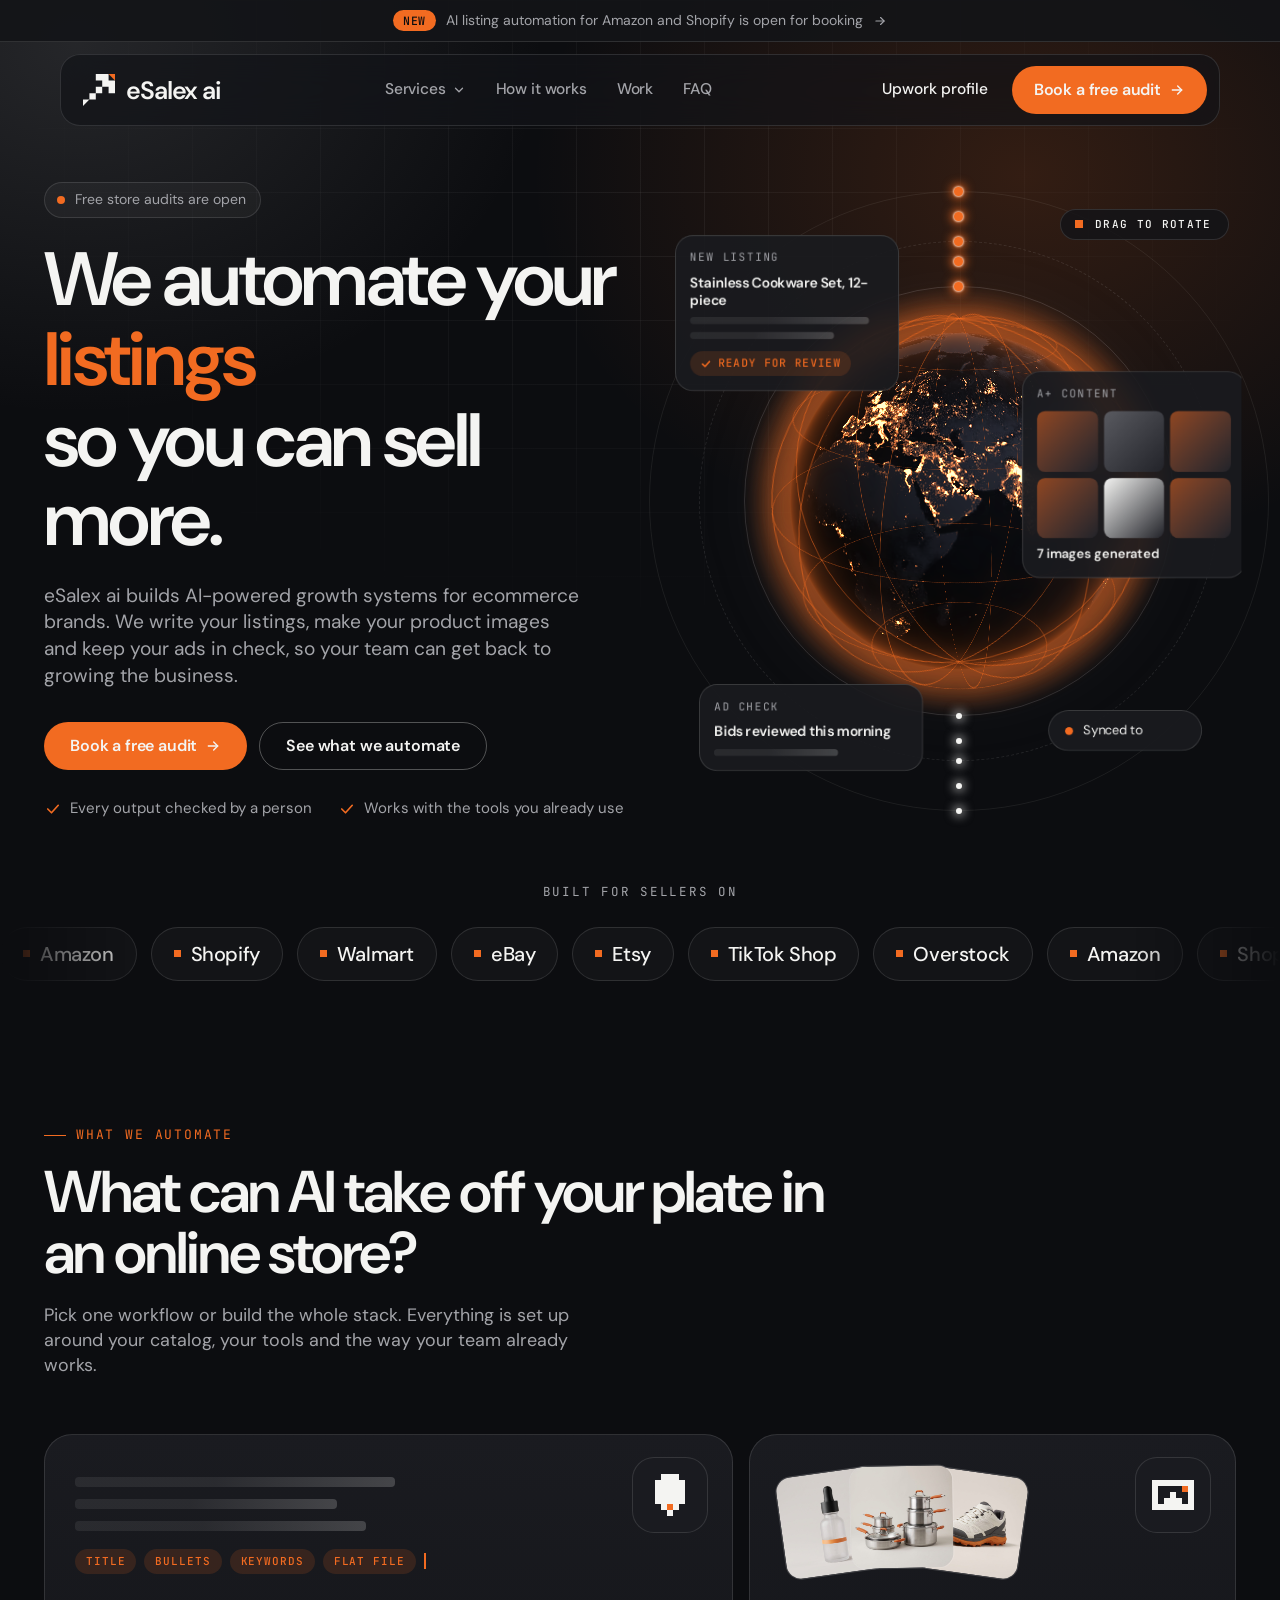
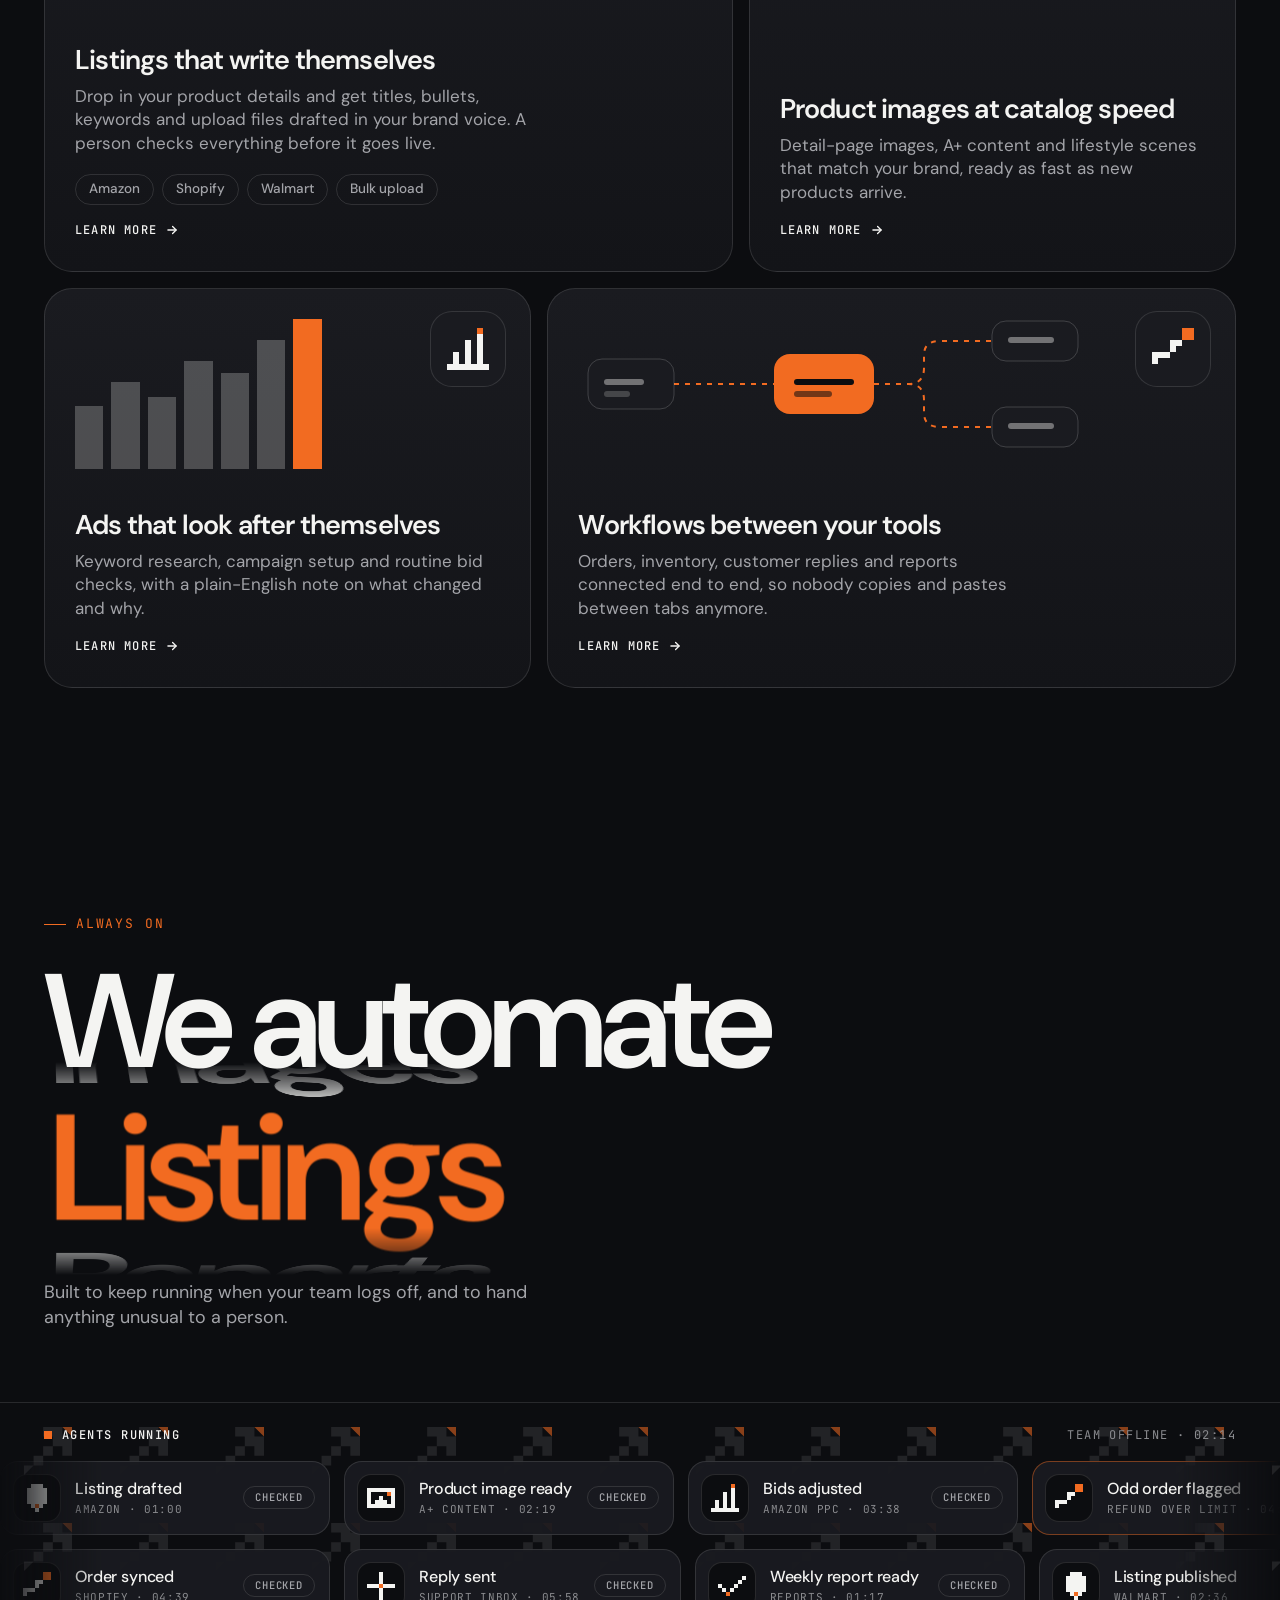
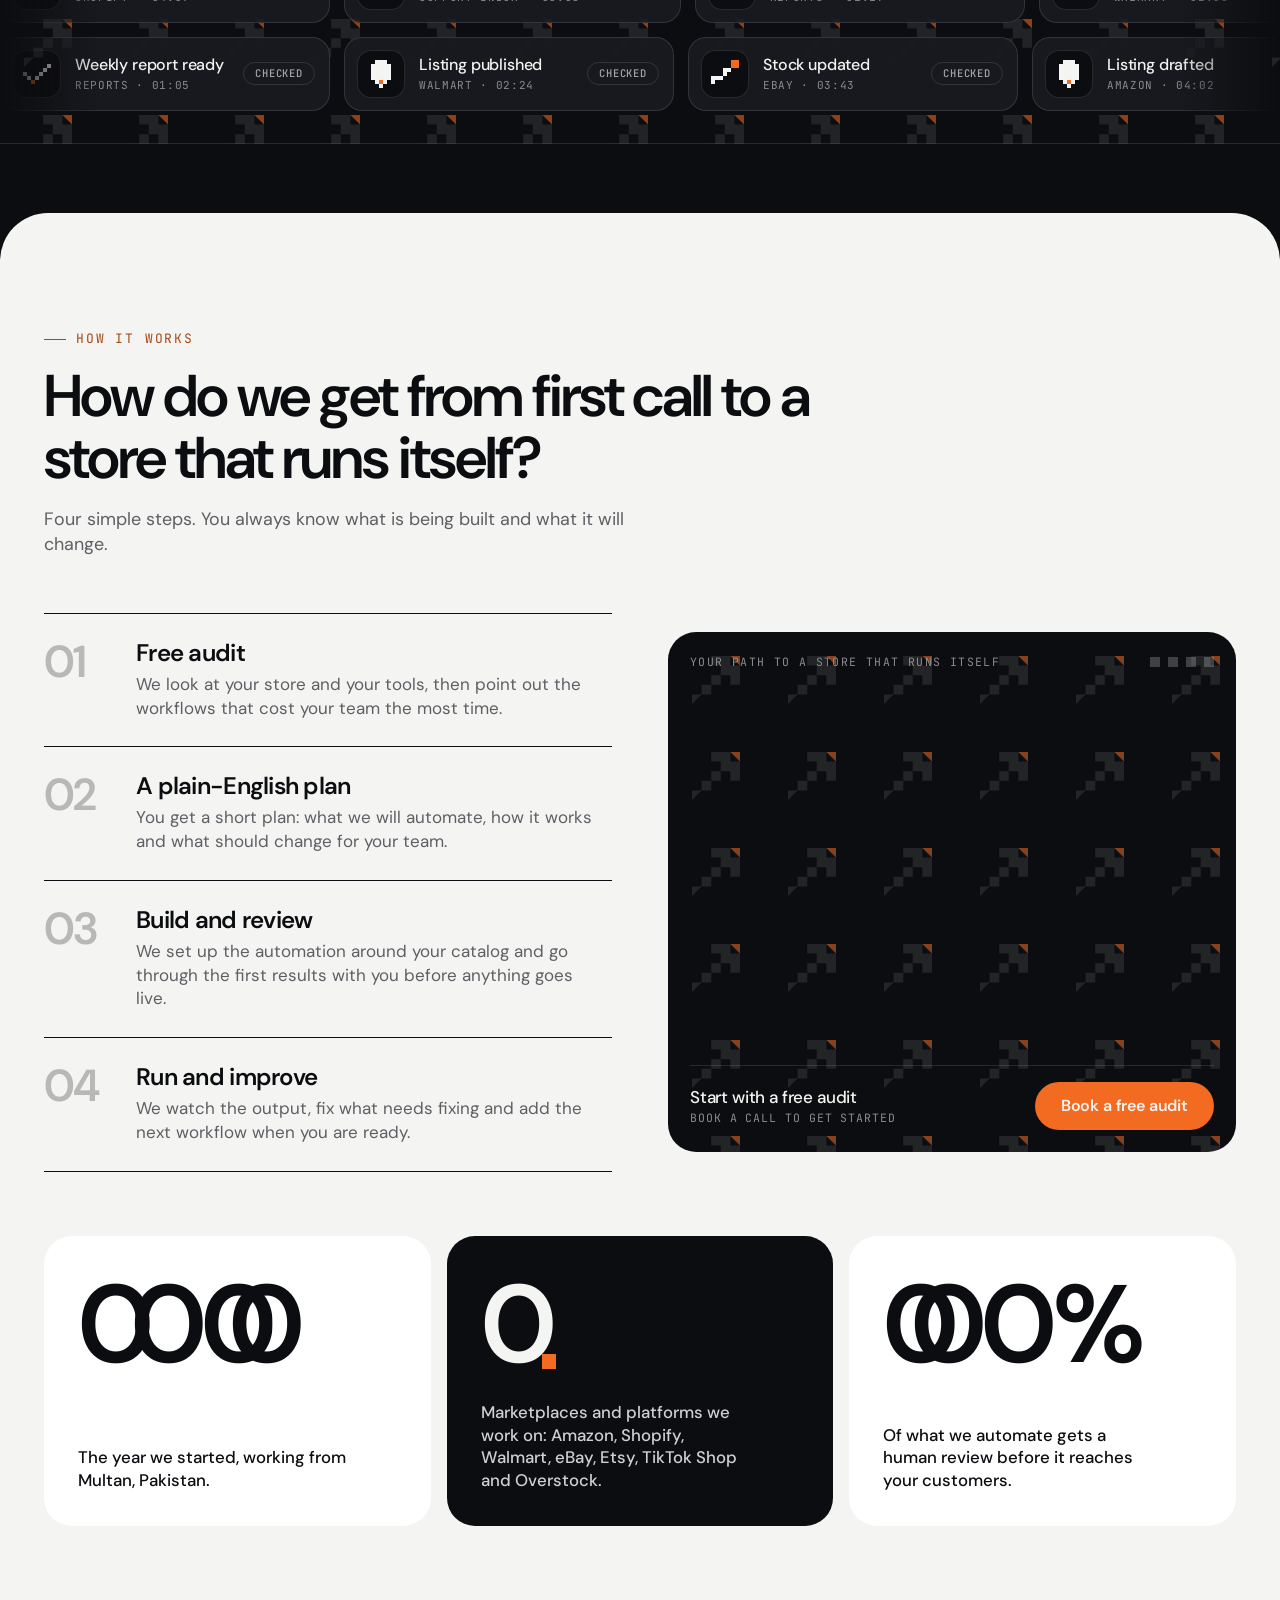
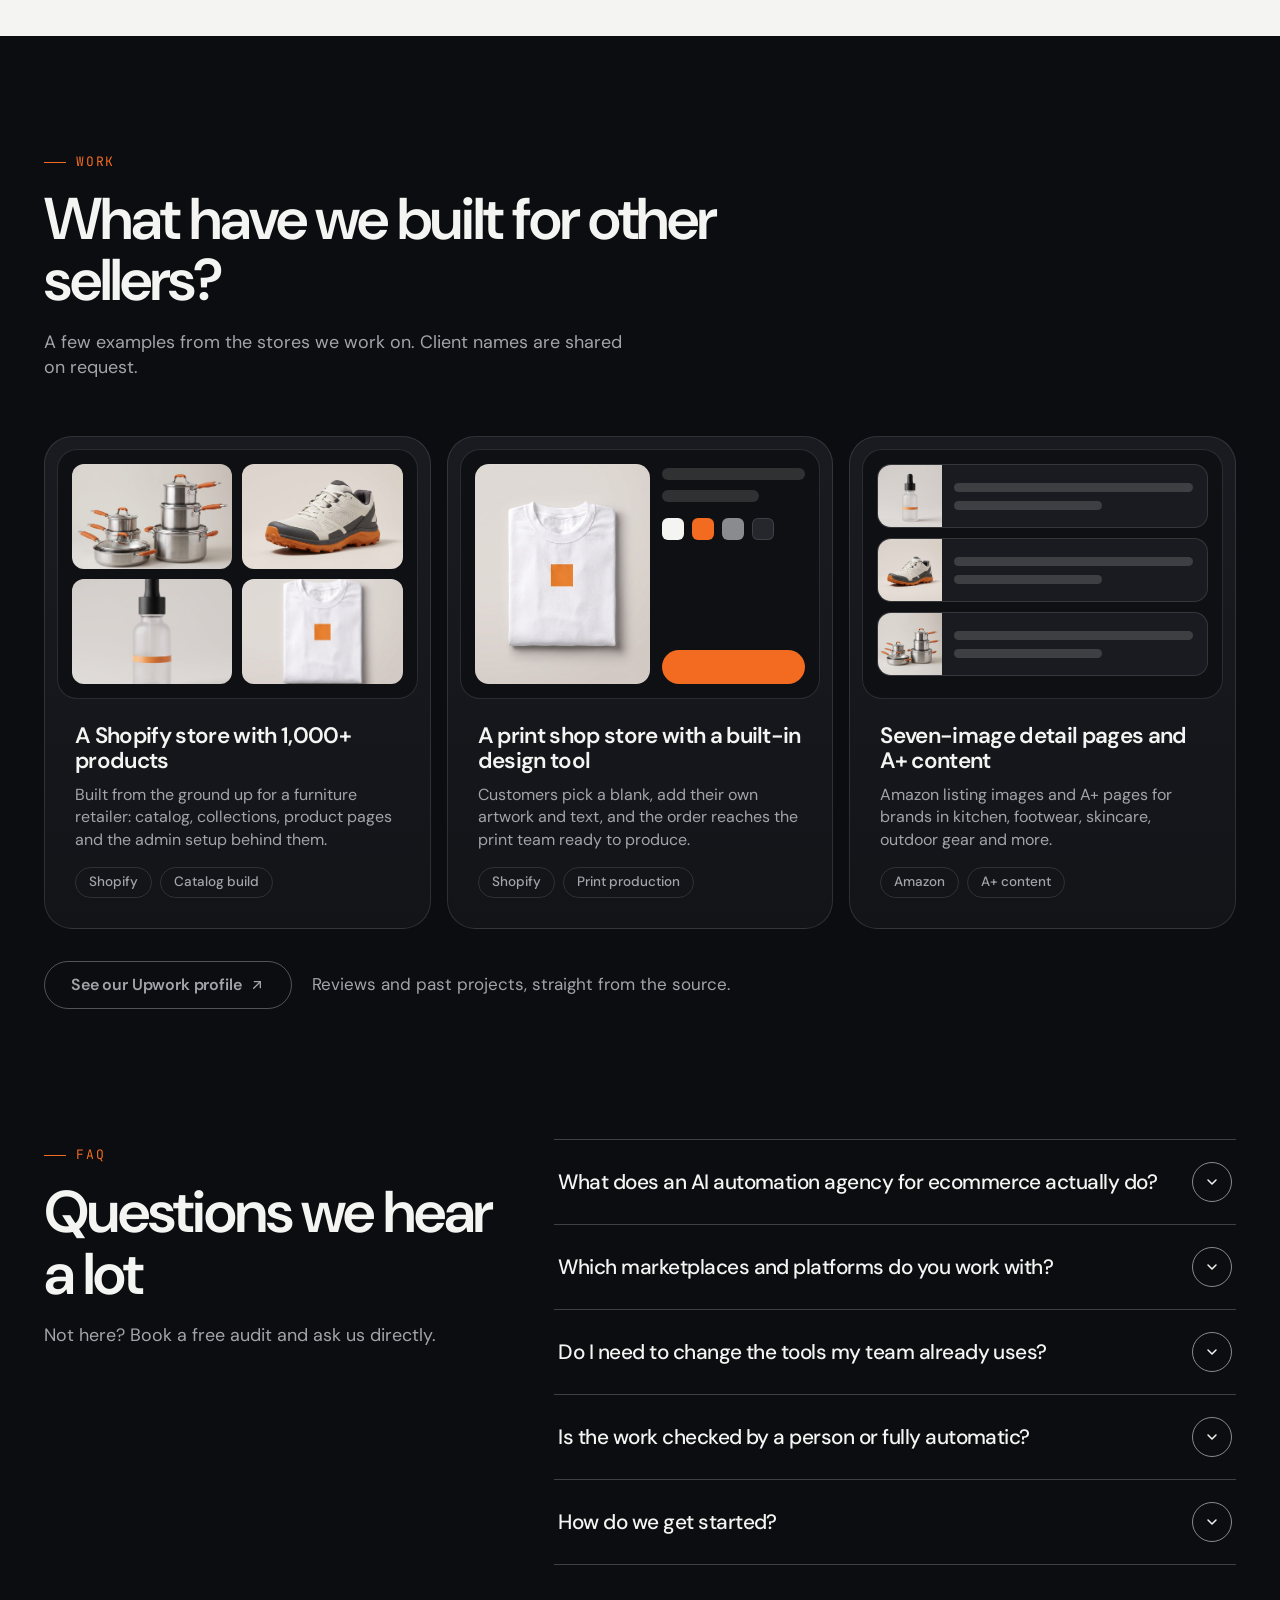
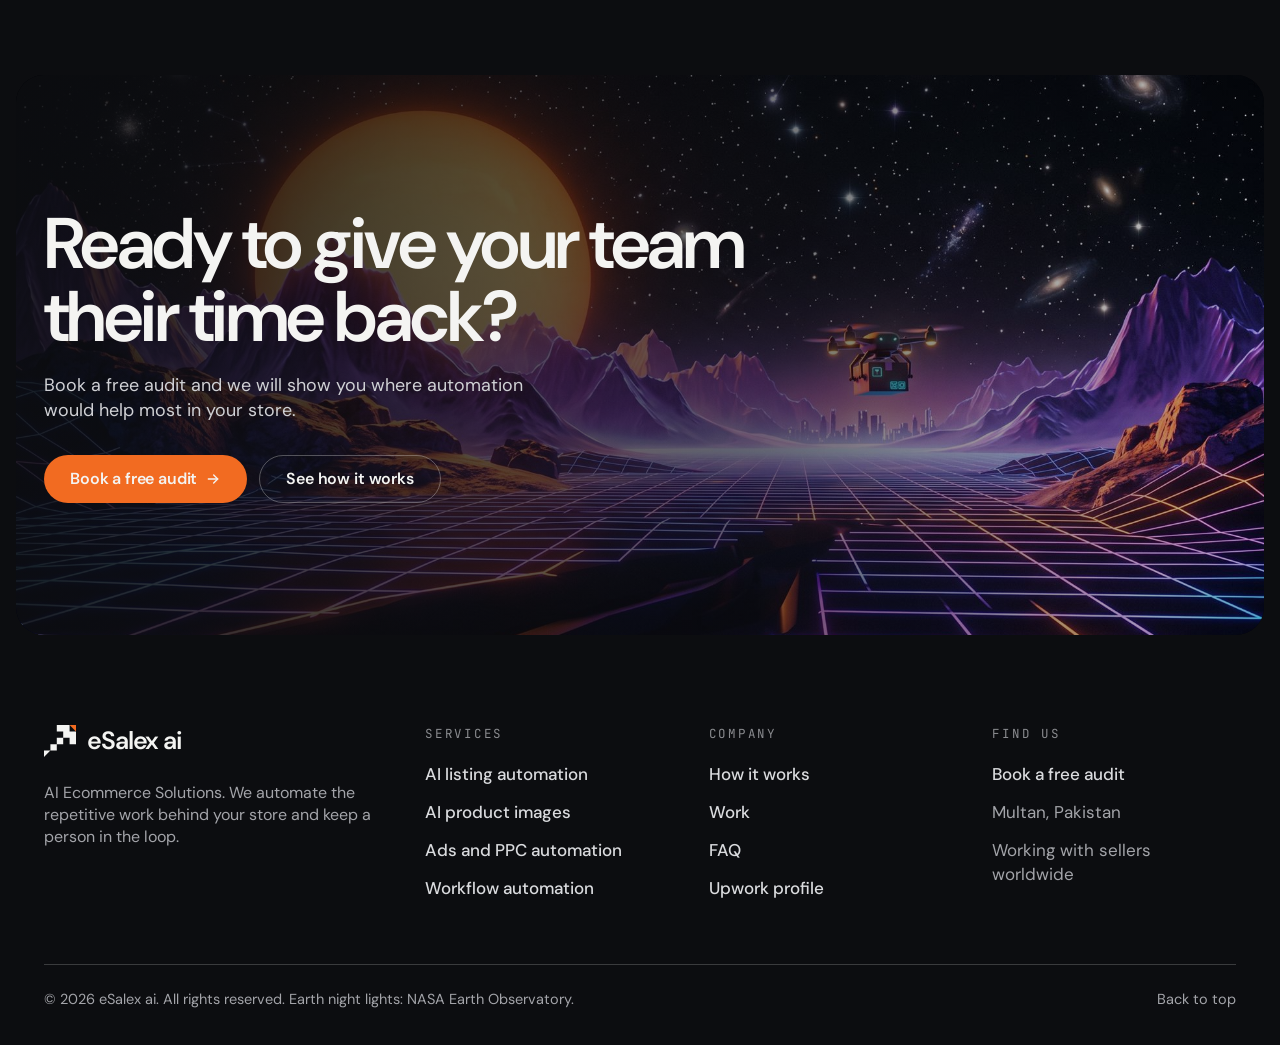
==== commit 79bb65cc: "Add the four service pages Listings, product images and A+, Amazon PPC, and Shopify and workflow aut" ====
--- a/index.html
+++ b/index.html
@@ -2,11 +2,11 @@
 <html lang="en">
 <head>
 <meta charset="utf-8">
+<meta name="robots" content="noindex, nofollow">
 <meta name="viewport" content="width=device-width, initial-scale=1">
 <title>eSalex ai | AI Ecommerce Solutions for Amazon and Shopify brands</title>
 <meta name="description" content="eSalex ai builds AI-powered growth systems for ecommerce brands. We automate listings, product images, ads and store workflows, with a person reviewing every output.">
 <meta name="theme-color" content="#0C0D10">
-<meta name="robots" content="noindex, nofollow">
 <!-- TODO: replace YOURDOMAIN.com with the real domain (also in the og: tags, sitemap.xml, robots.txt, llms.txt and the JSON-LD below) -->
 <link rel="canonical" href="https://www.YOURDOMAIN.com/">
 <link rel="icon" href="favicon.svg" type="image/svg+xml">
@@ -66,6 +66,7 @@
     {
       "@type": "Service",
       "@id": "https://www.YOURDOMAIN.com/#listing-automation",
+      "url": "https://www.YOURDOMAIN.com/services/amazon-listing-automation/",
       "name": "AI listing automation for Amazon, Shopify and Walmart",
       "serviceType": "Ecommerce listing automation",
       "provider": { "@id": "https://www.YOURDOMAIN.com/#organization" },
@@ -75,6 +76,7 @@
     {
       "@type": "Service",
       "@id": "https://www.YOURDOMAIN.com/#product-imagery",
+      "url": "https://www.YOURDOMAIN.com/services/ai-product-images/",
       "name": "AI product images and A+ content",
       "serviceType": "Ecommerce image design",
       "provider": { "@id": "https://www.YOURDOMAIN.com/#organization" },
@@ -84,6 +86,7 @@
     {
       "@type": "Service",
       "@id": "https://www.YOURDOMAIN.com/#ads-automation",
+      "url": "https://www.YOURDOMAIN.com/services/amazon-ppc-automation/",
       "name": "Amazon PPC and ads automation",
       "serviceType": "Advertising management",
       "provider": { "@id": "https://www.YOURDOMAIN.com/#organization" },
@@ -93,6 +96,7 @@
     {
       "@type": "Service",
       "@id": "https://www.YOURDOMAIN.com/#workflow-automation",
+      "url": "https://www.YOURDOMAIN.com/services/shopify-automation/",
       "name": "Ecommerce workflow automation",
       "serviceType": "Business process automation",
       "provider": { "@id": "https://www.YOURDOMAIN.com/#organization" },
@@ -173,10 +177,10 @@
             <svg width="14" height="14" viewBox="0 0 24 24" fill="none" stroke="currentColor" stroke-width="2.2" stroke-linecap="round" stroke-linejoin="round" aria-hidden="true"><path d="m6 9 6 6 6-6"></path></svg>
           </a>
           <div class="mega">
-            <a class="mg" href="#services"><span class="itile sm"><svg width="28" height="28" viewBox="0 0 7 7" shape-rendering="crispEdges" aria-hidden="true"><path class="ii" d="M2 0h1v1h-1zM3 0h1v1h-1zM4 0h1v1h-1zM1 1h1v1h-1zM2 1h1v1h-1zM3 1h1v1h-1zM4 1h1v1h-1zM5 1h1v1h-1zM1 2h1v1h-1zM2 2h1v1h-1zM3 2h1v1h-1zM4 2h1v1h-1zM5 2h1v1h-1zM1 3h1v1h-1zM2 3h1v1h-1zM3 3h1v1h-1zM4 3h1v1h-1zM5 3h1v1h-1zM1 4h1v1h-1zM2 4h1v1h-1zM3 4h1v1h-1zM4 4h1v1h-1zM5 4h1v1h-1zM2 5h1v1h-1zM4 5h1v1h-1zM3 6h1v1h-1z"></path><path class="ia" d="M3 5h1v1h-1z"></path></svg></span><div><b>Listings</b><span>Titles, bullets, keywords and bulk upload files.</span></div></a>
-            <a class="mg" href="#services"><span class="itile sm"><svg width="28" height="28" viewBox="0 0 7 7" shape-rendering="crispEdges" aria-hidden="true"><path class="ii" d="M0 1h1v1h-1zM1 1h1v1h-1zM2 1h1v1h-1zM3 1h1v1h-1zM4 1h1v1h-1zM5 1h1v1h-1zM6 1h1v1h-1zM0 2h1v1h-1zM6 2h1v1h-1zM0 3h1v1h-1zM3 3h1v1h-1zM6 3h1v1h-1zM0 4h1v1h-1zM2 4h1v1h-1zM3 4h1v1h-1zM4 4h1v1h-1zM6 4h1v1h-1zM0 5h1v1h-1zM1 5h1v1h-1zM2 5h1v1h-1zM3 5h1v1h-1zM4 5h1v1h-1zM5 5h1v1h-1zM6 5h1v1h-1z"></path><path class="ia" d="M5 2h1v1h-1z"></path></svg></span><div><b>Product images</b><span>Detail pages, A+ content and lifestyle scenes.</span></div></a>
-            <a class="mg" href="#services"><span class="itile sm"><svg width="28" height="28" viewBox="0 0 7 7" shape-rendering="crispEdges" aria-hidden="true"><path class="ii" d="M5 1h1v1h-1zM3 2h1v1h-1zM5 2h1v1h-1zM3 3h1v1h-1zM5 3h1v1h-1zM1 4h1v1h-1zM3 4h1v1h-1zM5 4h1v1h-1zM1 5h1v1h-1zM3 5h1v1h-1zM5 5h1v1h-1zM0 6h1v1h-1zM1 6h1v1h-1zM2 6h1v1h-1zM3 6h1v1h-1zM4 6h1v1h-1zM5 6h1v1h-1zM6 6h1v1h-1z"></path><path class="ia" d="M5 0h1v1h-1z"></path></svg></span><div><b>Ads and PPC</b><span>Research, campaign setup and routine bid checks.</span></div></a>
-            <a class="mg" href="#services"><span class="itile sm"><svg width="28" height="28" viewBox="0 0 7 7" shape-rendering="crispEdges" aria-hidden="true"><path class="ii" d="M3 2h1v1h-1zM4 2h1v1h-1zM3 3h1v1h-1zM0 4h1v1h-1zM1 4h1v1h-1zM2 4h1v1h-1zM0 5h1v1h-1z"></path><path class="ia" d="M5 0h1v1h-1zM6 0h1v1h-1zM5 1h1v1h-1zM6 1h1v1h-1z"></path></svg></span><div><b>Workflows</b><span>Orders, inventory and replies, wired together.</span></div></a>
+            <a class="mg" href="services/amazon-listing-automation/"><span class="itile sm"><svg width="28" height="28" viewBox="0 0 7 7" shape-rendering="crispEdges" aria-hidden="true"><path class="ii" d="M2 0h1v1h-1zM3 0h1v1h-1zM4 0h1v1h-1zM1 1h1v1h-1zM2 1h1v1h-1zM3 1h1v1h-1zM4 1h1v1h-1zM5 1h1v1h-1zM1 2h1v1h-1zM2 2h1v1h-1zM3 2h1v1h-1zM4 2h1v1h-1zM5 2h1v1h-1zM1 3h1v1h-1zM2 3h1v1h-1zM3 3h1v1h-1zM4 3h1v1h-1zM5 3h1v1h-1zM1 4h1v1h-1zM2 4h1v1h-1zM3 4h1v1h-1zM4 4h1v1h-1zM5 4h1v1h-1zM2 5h1v1h-1zM4 5h1v1h-1zM3 6h1v1h-1z"></path><path class="ia" d="M3 5h1v1h-1z"></path></svg></span><div><b>Listings</b><span>Titles, bullets, keywords and bulk upload files.</span></div></a>
+            <a class="mg" href="services/ai-product-images/"><span class="itile sm"><svg width="28" height="28" viewBox="0 0 7 7" shape-rendering="crispEdges" aria-hidden="true"><path class="ii" d="M0 1h1v1h-1zM1 1h1v1h-1zM2 1h1v1h-1zM3 1h1v1h-1zM4 1h1v1h-1zM5 1h1v1h-1zM6 1h1v1h-1zM0 2h1v1h-1zM6 2h1v1h-1zM0 3h1v1h-1zM3 3h1v1h-1zM6 3h1v1h-1zM0 4h1v1h-1zM2 4h1v1h-1zM3 4h1v1h-1zM4 4h1v1h-1zM6 4h1v1h-1zM0 5h1v1h-1zM1 5h1v1h-1zM2 5h1v1h-1zM3 5h1v1h-1zM4 5h1v1h-1zM5 5h1v1h-1zM6 5h1v1h-1z"></path><path class="ia" d="M5 2h1v1h-1z"></path></svg></span><div><b>Product images</b><span>Detail pages, A+ content and lifestyle scenes.</span></div></a>
+            <a class="mg" href="services/amazon-ppc-automation/"><span class="itile sm"><svg width="28" height="28" viewBox="0 0 7 7" shape-rendering="crispEdges" aria-hidden="true"><path class="ii" d="M5 1h1v1h-1zM3 2h1v1h-1zM5 2h1v1h-1zM3 3h1v1h-1zM5 3h1v1h-1zM1 4h1v1h-1zM3 4h1v1h-1zM5 4h1v1h-1zM1 5h1v1h-1zM3 5h1v1h-1zM5 5h1v1h-1zM0 6h1v1h-1zM1 6h1v1h-1zM2 6h1v1h-1zM3 6h1v1h-1zM4 6h1v1h-1zM5 6h1v1h-1zM6 6h1v1h-1z"></path><path class="ia" d="M5 0h1v1h-1z"></path></svg></span><div><b>Ads and PPC</b><span>Research, campaign setup and routine bid checks.</span></div></a>
+            <a class="mg" href="services/shopify-automation/"><span class="itile sm"><svg width="28" height="28" viewBox="0 0 7 7" shape-rendering="crispEdges" aria-hidden="true"><path class="ii" d="M3 2h1v1h-1zM4 2h1v1h-1zM3 3h1v1h-1zM0 4h1v1h-1zM1 4h1v1h-1zM2 4h1v1h-1zM0 5h1v1h-1z"></path><path class="ia" d="M5 0h1v1h-1zM6 0h1v1h-1zM5 1h1v1h-1zM6 1h1v1h-1z"></path></svg></span><div><b>Workflows</b><span>Orders, inventory and replies, wired together.</span></div></a>
           </div>
         </div>
         <a href="#process">How it works</a>
@@ -297,7 +301,8 @@
               <h3>Listings that write themselves</h3>
               <p>Drop in your product details and get titles, bullets, keywords and upload files drafted in your brand voice. A person checks everything before it goes live.</p>
               <div class="tags"><span>Amazon</span><span>Shopify</span><span>Walmart</span><span>Bulk upload</span></div>
-            </div>
+
+              <a class="card-go" href="services/amazon-listing-automation/">Learn more <svg width="14" height="14" viewBox="0 0 24 24" fill="none" stroke="currentColor" stroke-width="2.2" stroke-linecap="round" stroke-linejoin="round" aria-hidden="true"><path d="M5 12h14"></path><path d="m13 6 6 6-6 6"></path></svg></a>            </div>
           </article>
 
           <article class="card c5 rv">
@@ -308,7 +313,8 @@
             <div>
               <h3>Product images at catalog speed</h3>
               <p>Detail-page images, A+ content and lifestyle scenes that match your brand, ready as fast as new products arrive.</p>
-            </div>
+
+              <a class="card-go" href="services/ai-product-images/">Learn more <svg width="14" height="14" viewBox="0 0 24 24" fill="none" stroke="currentColor" stroke-width="2.2" stroke-linecap="round" stroke-linejoin="round" aria-hidden="true"><path d="M5 12h14"></path><path d="m13 6 6 6-6 6"></path></svg></a>            </div>
           </article>
 
           <article class="card c5 rv">
@@ -319,7 +325,8 @@
             <div>
               <h3>Ads that look after themselves</h3>
               <p>Keyword research, campaign setup and routine bid checks, with a plain-English note on what changed and why.</p>
-            </div>
+
+              <a class="card-go" href="services/amazon-ppc-automation/">Learn more <svg width="14" height="14" viewBox="0 0 24 24" fill="none" stroke="currentColor" stroke-width="2.2" stroke-linecap="round" stroke-linejoin="round" aria-hidden="true"><path d="M5 12h14"></path><path d="m13 6 6 6-6 6"></path></svg></a>            </div>
           </article>
 
           <article class="card c7 rv">
@@ -344,7 +351,8 @@
             <div>
               <h3>Workflows between your tools</h3>
               <p>Orders, inventory, customer replies and reports connected end to end, so nobody copies and pastes between tabs anymore.</p>
-            </div>
+
+              <a class="card-go" href="services/shopify-automation/">Learn more <svg width="14" height="14" viewBox="0 0 24 24" fill="none" stroke="currentColor" stroke-width="2.2" stroke-linecap="round" stroke-linejoin="round" aria-hidden="true"><path d="M5 12h14"></path><path d="m13 6 6 6-6 6"></path></svg></a>            </div>
           </article>
         </div>
       </div>
@@ -600,7 +608,7 @@
         </div>
         <nav aria-label="Services">
           <h4>Services</h4>
-          <ul><li><a href="#services">AI listing automation</a></li><li><a href="#services">AI product images</a></li><li><a href="#services">Ads and PPC automation</a></li><li><a href="#services">Workflow automation</a></li></ul>
+          <ul><li><a href="services/amazon-listing-automation/">AI listing automation</a></li><li><a href="services/ai-product-images/">AI product images</a></li><li><a href="services/amazon-ppc-automation/">Ads and PPC automation</a></li><li><a href="services/shopify-automation/">Workflow automation</a></li></ul>
         </nav>
         <nav aria-label="Company">
           <h4>Company</h4>
--- a/styles.css
+++ b/styles.css
@@ -563,3 +563,11 @@
 
 /* off-screen sections stop animating (class toggled by app.js); scroll-linked reveals are left alone */
 .is-off *:not(.rv), .is-off *:not(.rv)::before, .is-off *:not(.rv)::after { animation-play-state: paused !important; }
+
+/* service cards link to their pages (stretched link) */
+.card-go { margin-top: 18px; display: inline-flex; align-items: center; gap: 8px; font: 500 12px/1 "JetBrains Mono", monospace; letter-spacing: .1em; text-transform: uppercase; color: var(--accent); }
+.card-go::after { content: ""; position: absolute; inset: 0; border-radius: 28px; }
+.card-go svg { transition: transform .25s; }
+.card:hover .card-go svg { transform: translateX(4px); }
+.card-go:focus-visible { outline: none; }
+.card-go:focus-visible::after { outline: 2px solid var(--accent); outline-offset: -3px; }
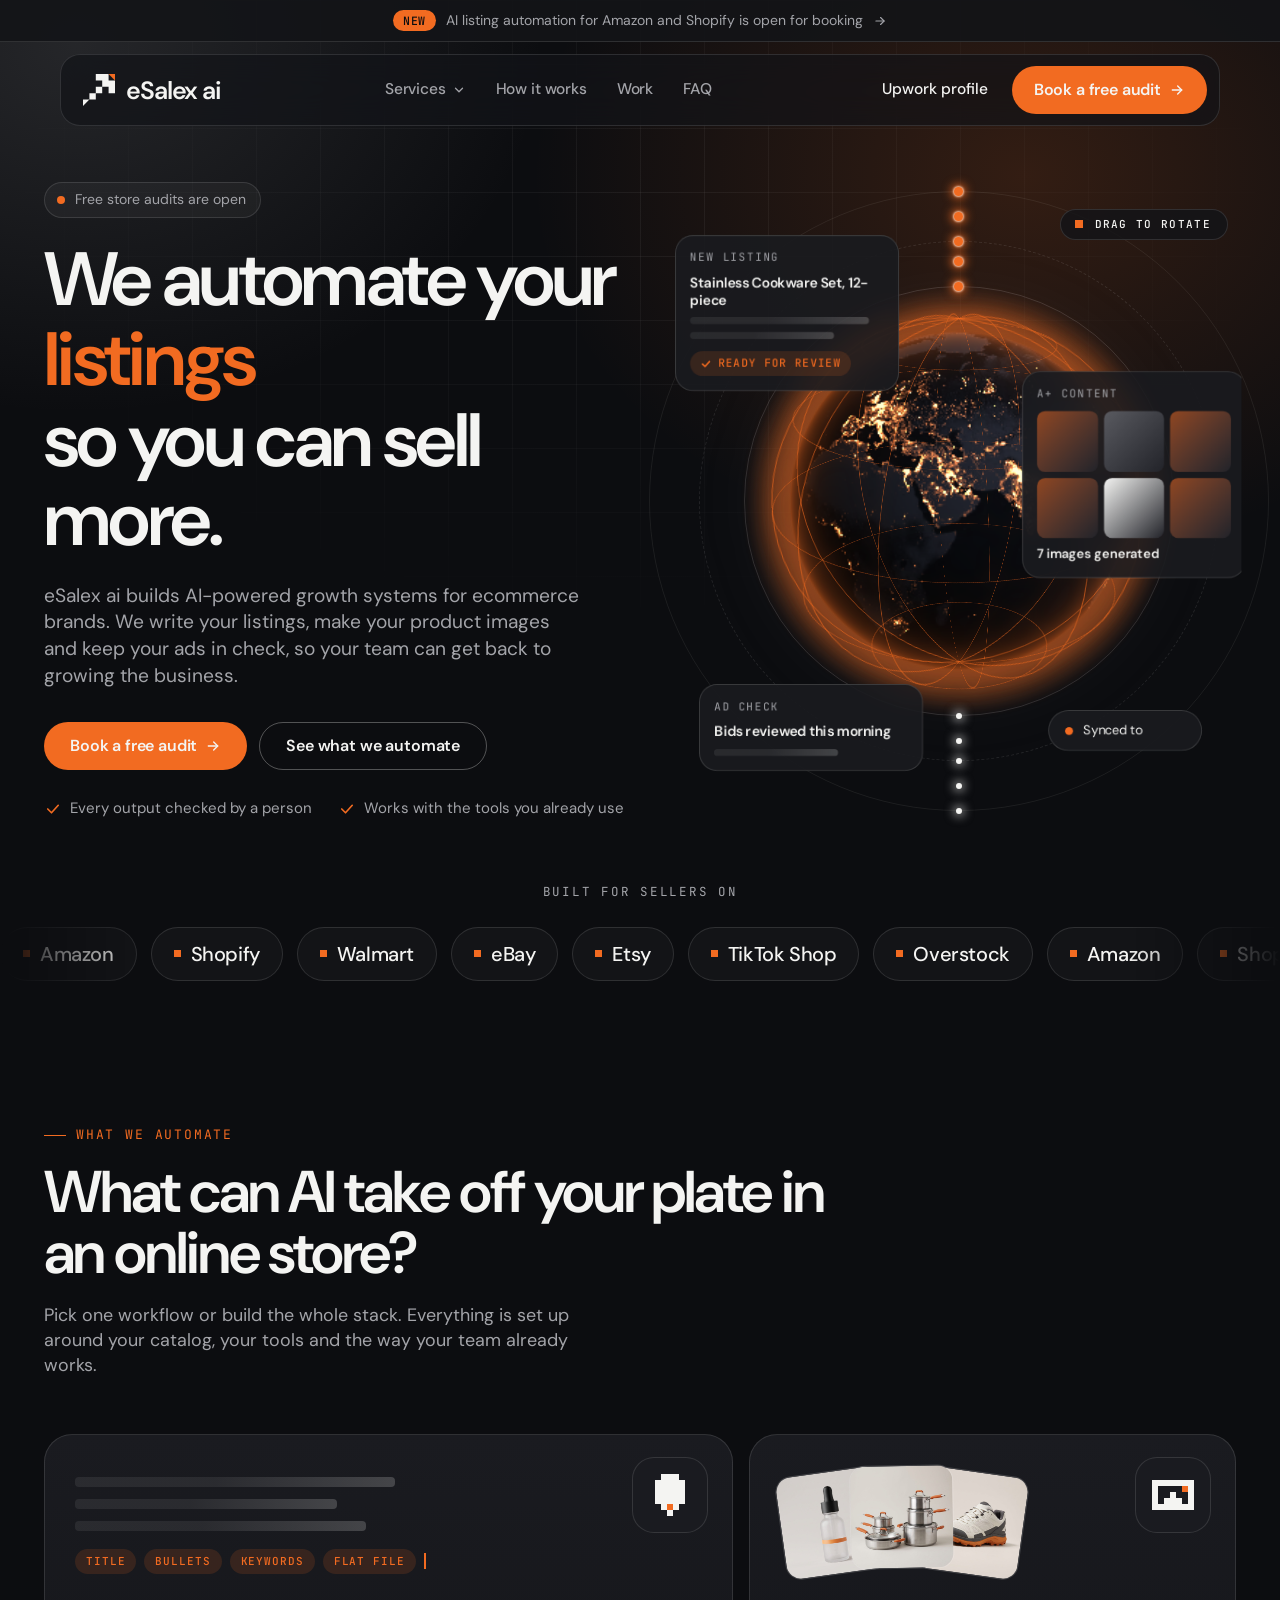
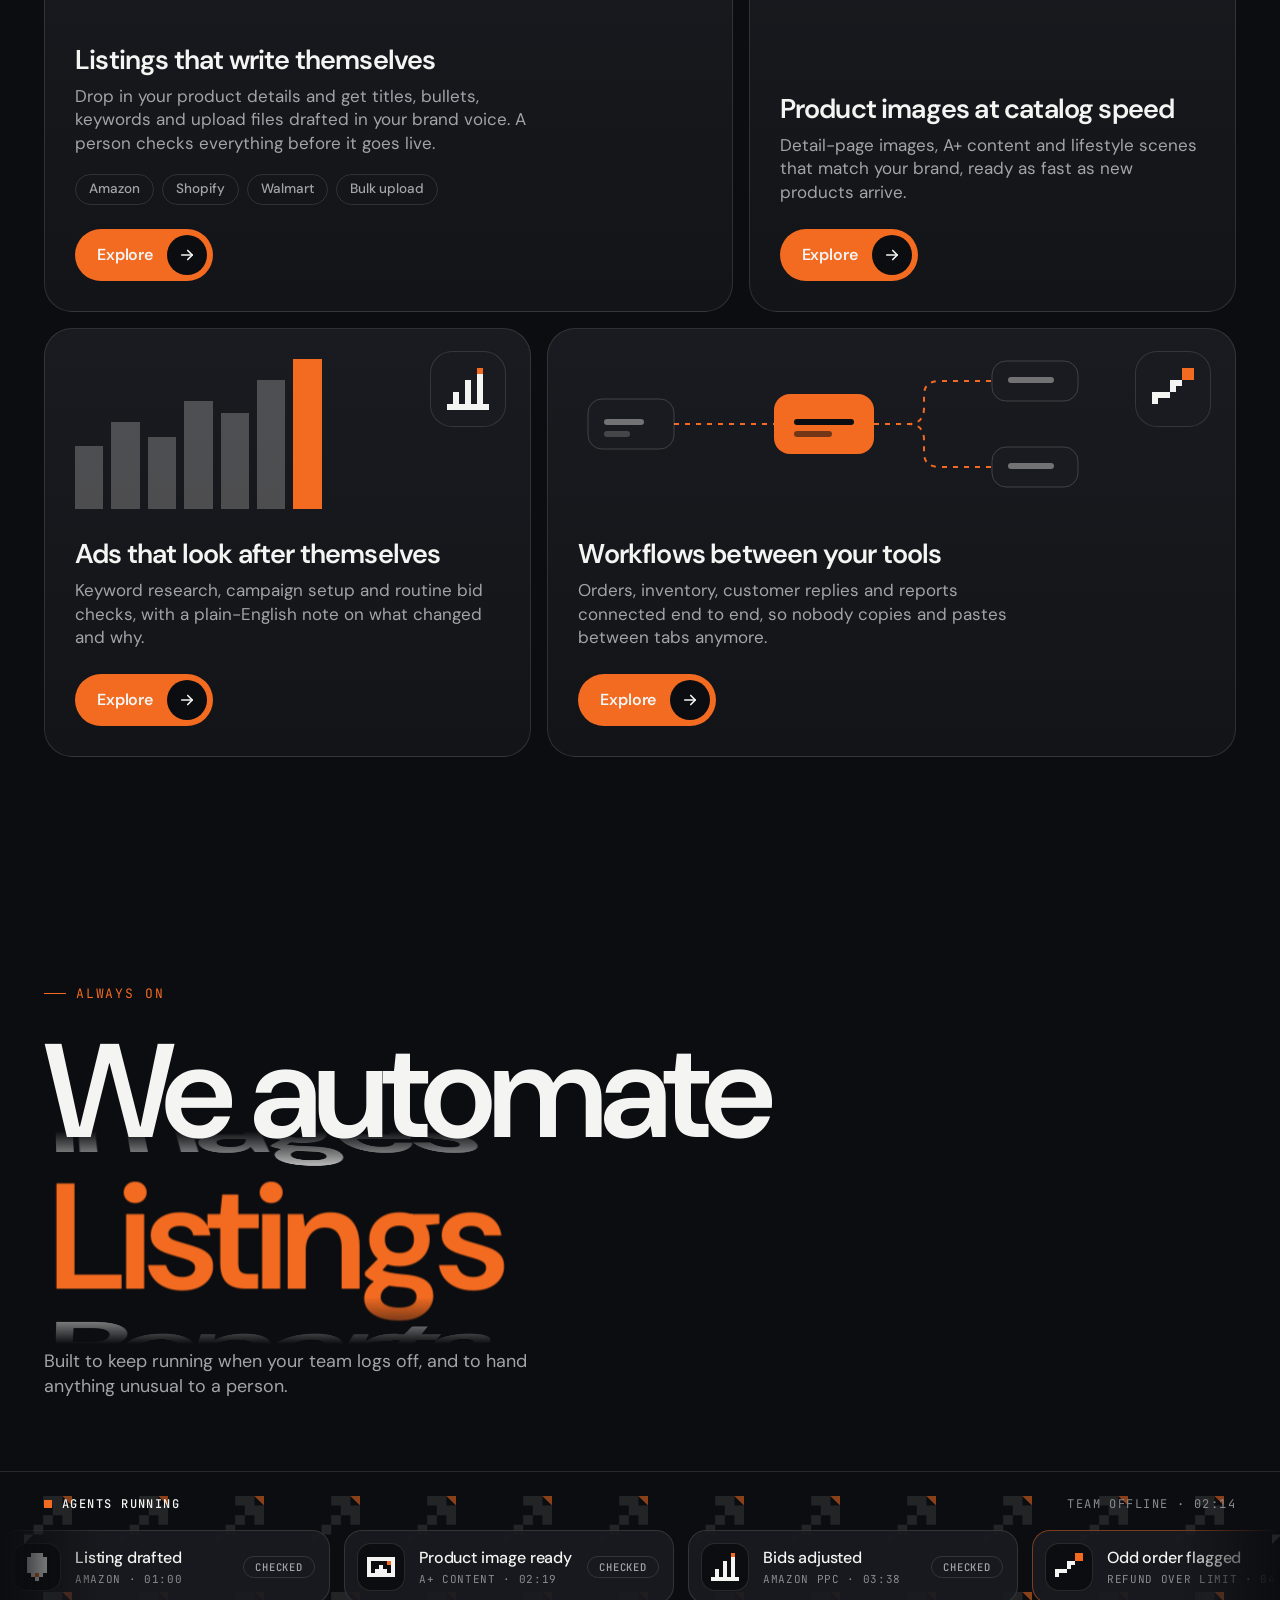
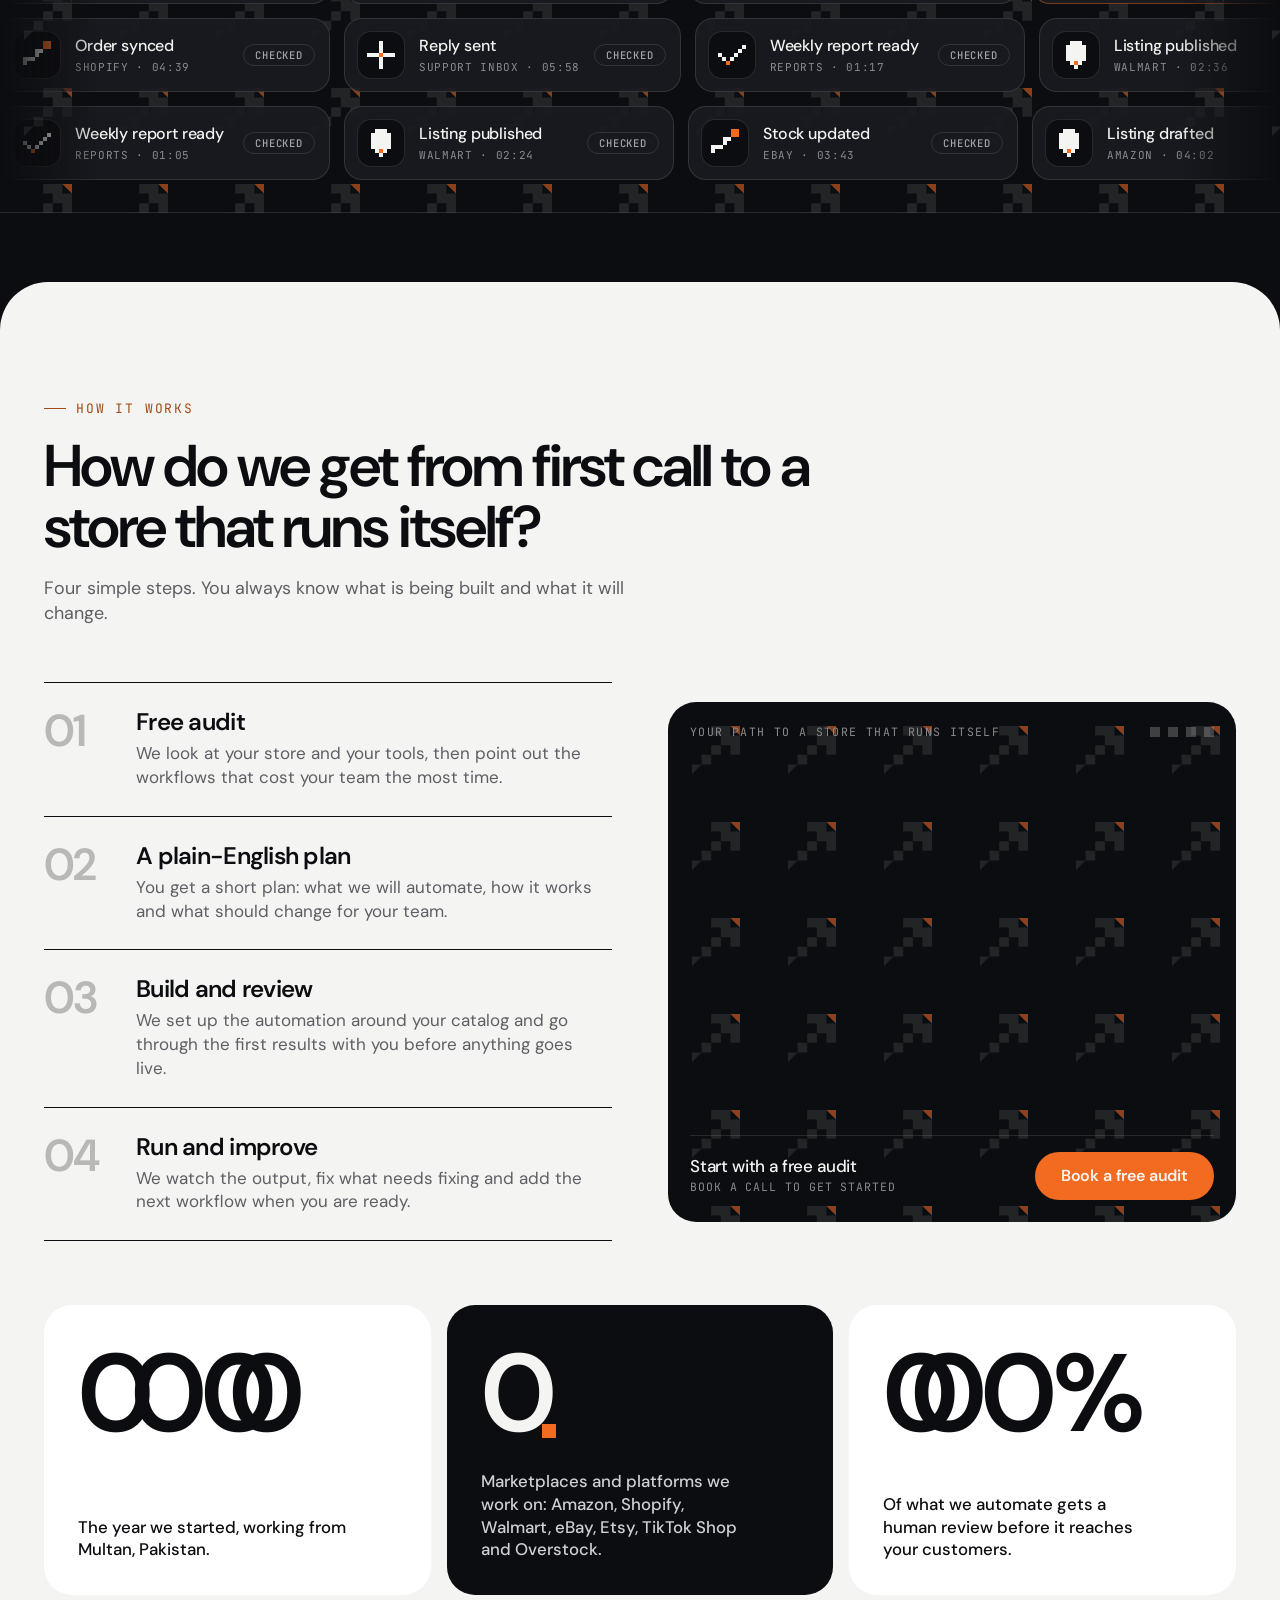
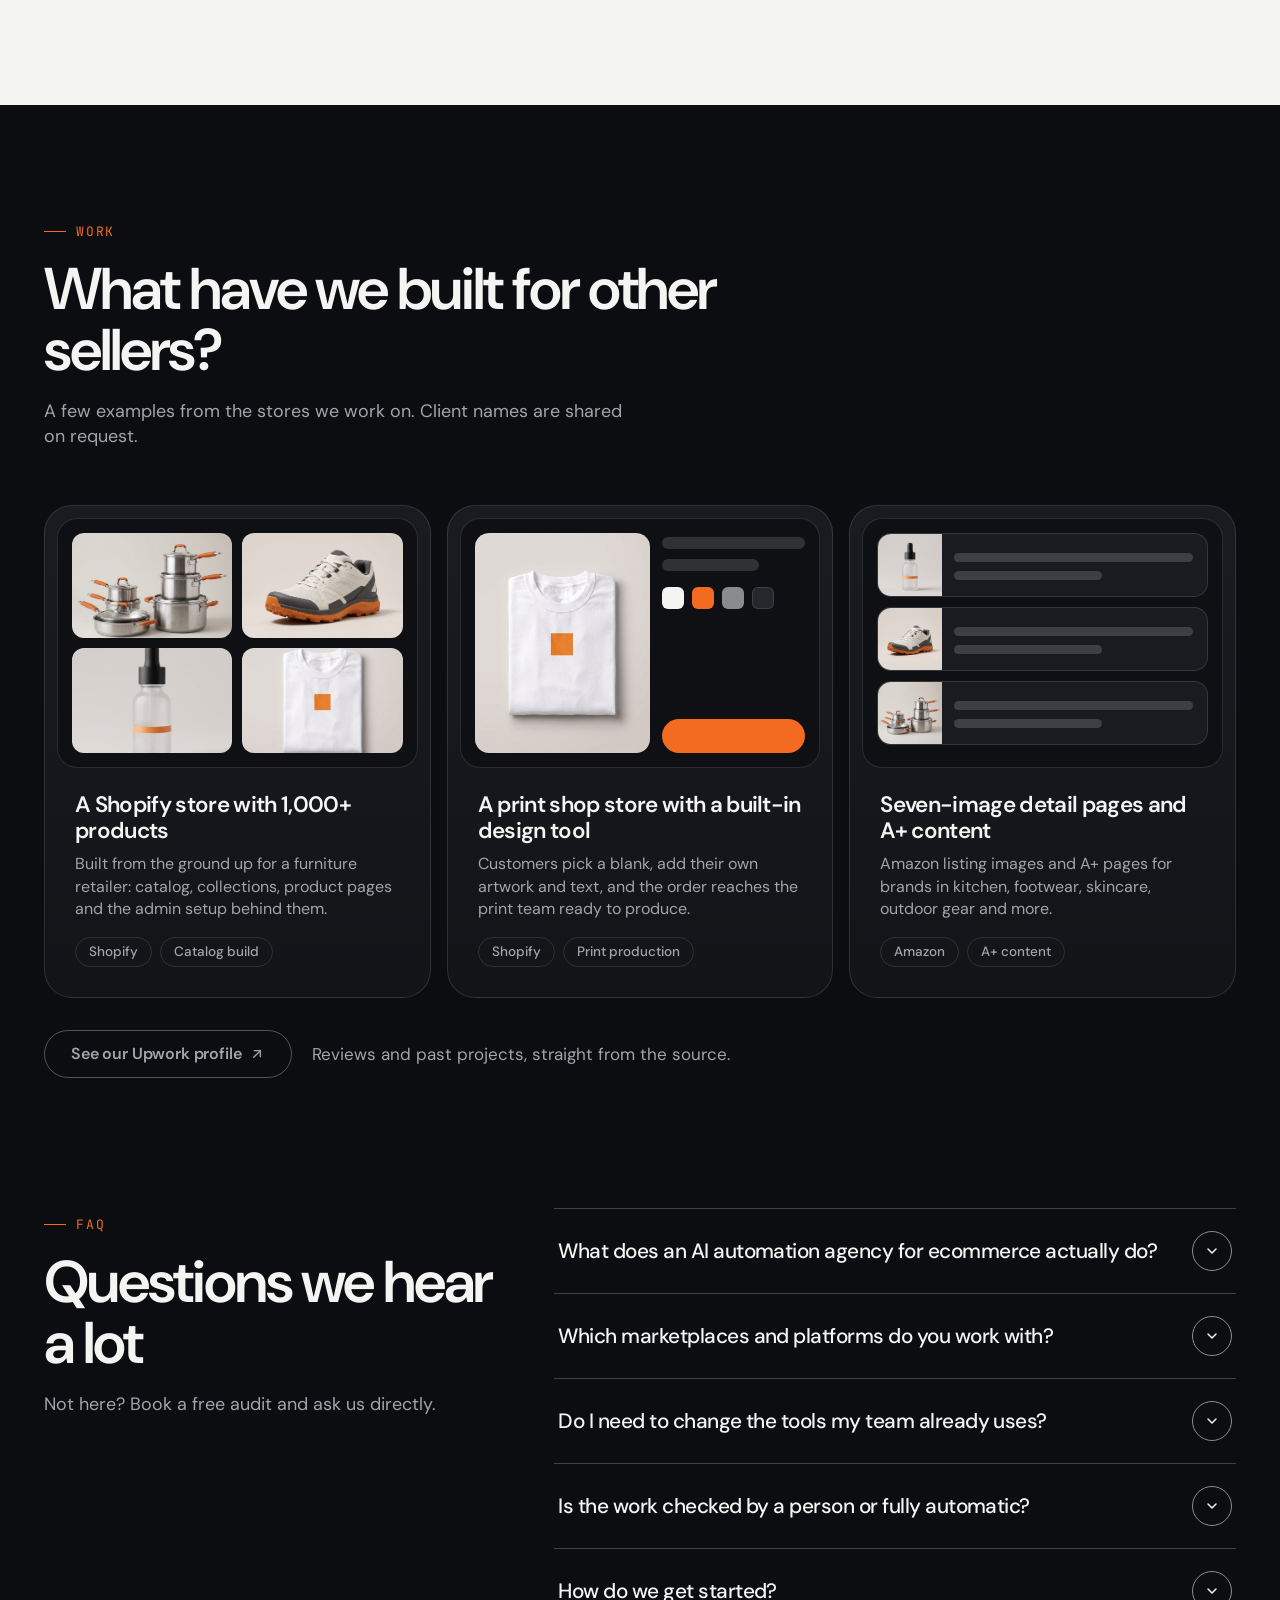
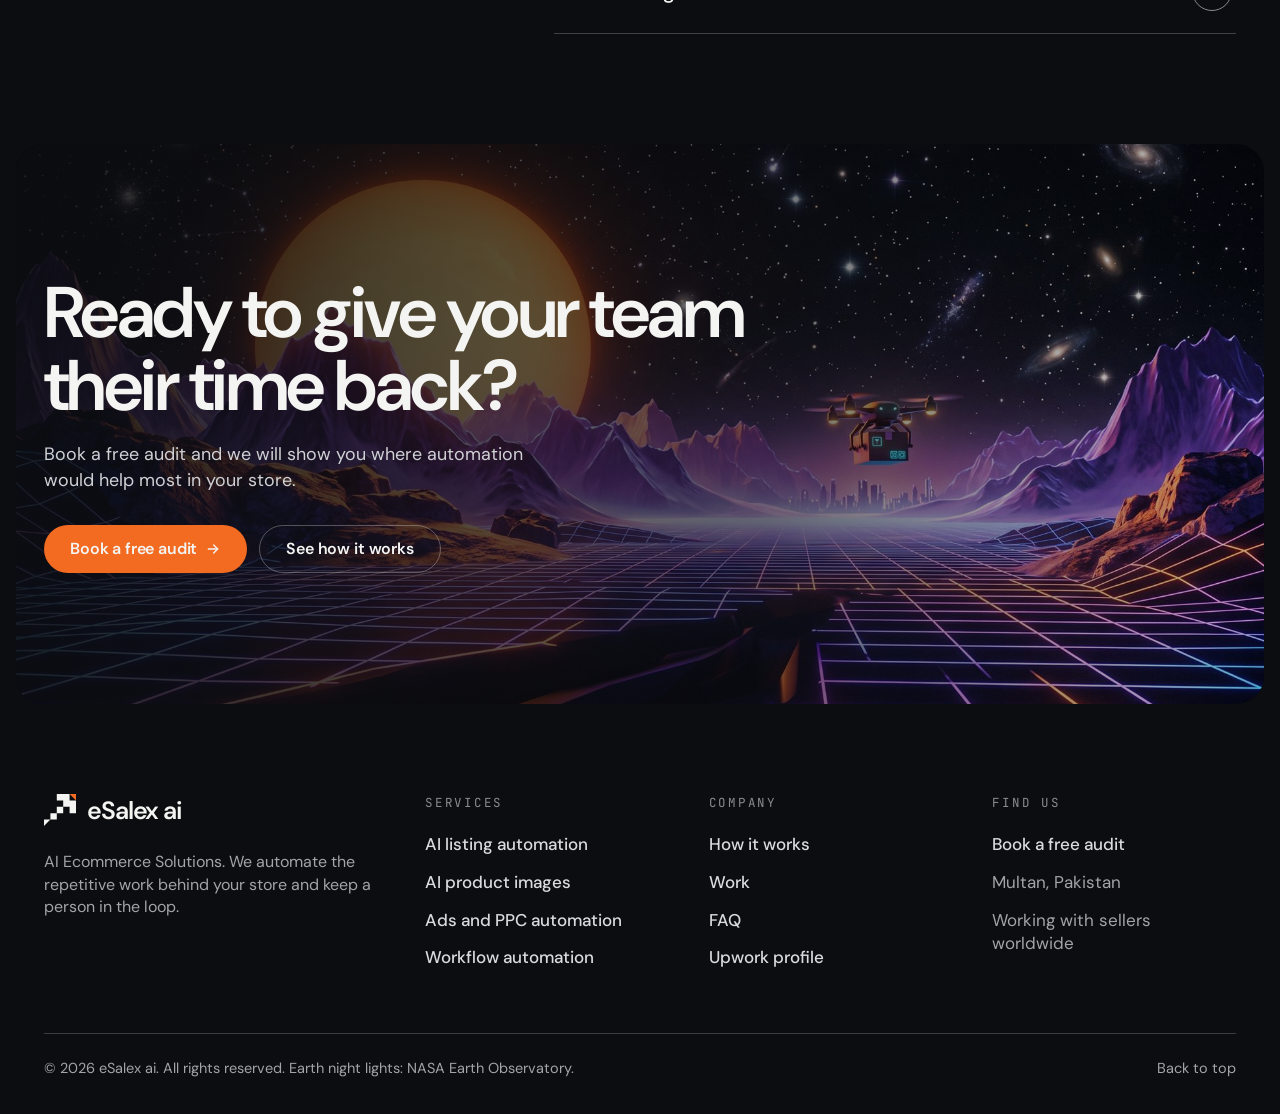
==== commit 9190f5bc: "Add animated Explore buttons to the four service cards Each home-page service card now has an Explor" ====
--- a/index.html
+++ b/index.html
@@ -290,6 +290,7 @@
 
         <div class="bento">
           <article class="card c7 rv">
+            <a class="card-hit" href="services/amazon-listing-automation/" tabindex="-1" aria-hidden="true"></a>
             <span class="itile big ico" aria-hidden="true"><svg width="42" height="42" viewBox="0 0 7 7" shape-rendering="crispEdges"><path class="ii" d="M2 0h1v1h-1zM3 0h1v1h-1zM4 0h1v1h-1zM1 1h1v1h-1zM2 1h1v1h-1zM3 1h1v1h-1zM4 1h1v1h-1zM5 1h1v1h-1zM1 2h1v1h-1zM2 2h1v1h-1zM3 2h1v1h-1zM4 2h1v1h-1zM5 2h1v1h-1zM1 3h1v1h-1zM2 3h1v1h-1zM3 3h1v1h-1zM4 3h1v1h-1zM5 3h1v1h-1zM1 4h1v1h-1zM2 4h1v1h-1zM3 4h1v1h-1zM4 4h1v1h-1zM5 4h1v1h-1zM2 5h1v1h-1zM4 5h1v1h-1zM3 6h1v1h-1z"></path><path class="ia" d="M3 5h1v1h-1z"></path></svg></span>
             <div class="viz v-list" aria-hidden="true">
               <div class="sk" style="width: 88%"></div>
@@ -301,11 +302,12 @@
               <h3>Listings that write themselves</h3>
               <p>Drop in your product details and get titles, bullets, keywords and upload files drafted in your brand voice. A person checks everything before it goes live.</p>
               <div class="tags"><span>Amazon</span><span>Shopify</span><span>Walmart</span><span>Bulk upload</span></div>
-
-              <a class="card-go" href="services/amazon-listing-automation/">Learn more <svg width="14" height="14" viewBox="0 0 24 24" fill="none" stroke="currentColor" stroke-width="2.2" stroke-linecap="round" stroke-linejoin="round" aria-hidden="true"><path d="M5 12h14"></path><path d="m13 6 6 6-6 6"></path></svg></a>            </div>
+              <a class="card-go" href="services/amazon-listing-automation/" style="--gd: 0s" aria-label="Explore AI listing automation">Explore <span class="ga"><svg width="18" height="18" viewBox="0 0 24 24" fill="none" stroke="currentColor" stroke-width="2.2" stroke-linecap="round" stroke-linejoin="round" aria-hidden="true"><path d="M5 12h14"></path><path d="m13 6 6 6-6 6"></path></svg><svg width="18" height="18" viewBox="0 0 24 24" fill="none" stroke="currentColor" stroke-width="2.2" stroke-linecap="round" stroke-linejoin="round" aria-hidden="true"><path d="M5 12h14"></path><path d="m13 6 6 6-6 6"></path></svg></span></a>
+            </div>
           </article>
 
           <article class="card c5 rv">
+            <a class="card-hit" href="services/ai-product-images/" tabindex="-1" aria-hidden="true"></a>
             <span class="itile big ico" aria-hidden="true"><svg width="42" height="42" viewBox="0 0 7 7" shape-rendering="crispEdges"><path class="ii" d="M0 1h1v1h-1zM1 1h1v1h-1zM2 1h1v1h-1zM3 1h1v1h-1zM4 1h1v1h-1zM5 1h1v1h-1zM6 1h1v1h-1zM0 2h1v1h-1zM6 2h1v1h-1zM0 3h1v1h-1zM3 3h1v1h-1zM6 3h1v1h-1zM0 4h1v1h-1zM2 4h1v1h-1zM3 4h1v1h-1zM4 4h1v1h-1zM6 4h1v1h-1zM0 5h1v1h-1zM1 5h1v1h-1zM2 5h1v1h-1zM3 5h1v1h-1zM4 5h1v1h-1zM5 5h1v1h-1zM6 5h1v1h-1z"></path><path class="ia" d="M5 2h1v1h-1z"></path></svg></span>
             <div class="viz v-img" aria-hidden="true">
               <img src="assets/p-serum.jpg" alt="" width="104" height="104" loading="lazy"><img src="assets/p-cookware.jpg" alt="" width="104" height="104" loading="lazy"><img src="assets/p-shoe.jpg" alt="" width="104" height="104" loading="lazy">
@@ -313,11 +315,12 @@
             <div>
               <h3>Product images at catalog speed</h3>
               <p>Detail-page images, A+ content and lifestyle scenes that match your brand, ready as fast as new products arrive.</p>
-
-              <a class="card-go" href="services/ai-product-images/">Learn more <svg width="14" height="14" viewBox="0 0 24 24" fill="none" stroke="currentColor" stroke-width="2.2" stroke-linecap="round" stroke-linejoin="round" aria-hidden="true"><path d="M5 12h14"></path><path d="m13 6 6 6-6 6"></path></svg></a>            </div>
+              <a class="card-go" href="services/ai-product-images/" style="--gd: 0.6s" aria-label="Explore AI product images and A+ content">Explore <span class="ga"><svg width="18" height="18" viewBox="0 0 24 24" fill="none" stroke="currentColor" stroke-width="2.2" stroke-linecap="round" stroke-linejoin="round" aria-hidden="true"><path d="M5 12h14"></path><path d="m13 6 6 6-6 6"></path></svg><svg width="18" height="18" viewBox="0 0 24 24" fill="none" stroke="currentColor" stroke-width="2.2" stroke-linecap="round" stroke-linejoin="round" aria-hidden="true"><path d="M5 12h14"></path><path d="m13 6 6 6-6 6"></path></svg></span></a>
+            </div>
           </article>
 
           <article class="card c5 rv">
+            <a class="card-hit" href="services/amazon-ppc-automation/" tabindex="-1" aria-hidden="true"></a>
             <span class="itile big ico" aria-hidden="true"><svg width="42" height="42" viewBox="0 0 7 7" shape-rendering="crispEdges"><path class="ii" d="M5 1h1v1h-1zM3 2h1v1h-1zM5 2h1v1h-1zM3 3h1v1h-1zM5 3h1v1h-1zM1 4h1v1h-1zM3 4h1v1h-1zM5 4h1v1h-1zM1 5h1v1h-1zM3 5h1v1h-1zM5 5h1v1h-1zM0 6h1v1h-1zM1 6h1v1h-1zM2 6h1v1h-1zM3 6h1v1h-1zM4 6h1v1h-1zM5 6h1v1h-1zM6 6h1v1h-1z"></path><path class="ia" d="M5 0h1v1h-1z"></path></svg></span>
             <div class="viz v-bars" aria-hidden="true">
               <i style="height: 42%"></i><i style="height: 58%; animation-delay: -1s"></i><i style="height: 48%; animation-delay: -2s"></i><i style="height: 72%; animation-delay: -.5s"></i><i style="height: 64%; animation-delay: -1.5s"></i><i style="height: 86%; animation-delay: -2.5s"></i><i class="hi" style="height: 100%; animation-delay: -3s"></i>
@@ -325,11 +328,12 @@
             <div>
               <h3>Ads that look after themselves</h3>
               <p>Keyword research, campaign setup and routine bid checks, with a plain-English note on what changed and why.</p>
-
-              <a class="card-go" href="services/amazon-ppc-automation/">Learn more <svg width="14" height="14" viewBox="0 0 24 24" fill="none" stroke="currentColor" stroke-width="2.2" stroke-linecap="round" stroke-linejoin="round" aria-hidden="true"><path d="M5 12h14"></path><path d="m13 6 6 6-6 6"></path></svg></a>            </div>
+              <a class="card-go" href="services/amazon-ppc-automation/" style="--gd: 1.2s" aria-label="Explore Amazon PPC and ads automation">Explore <span class="ga"><svg width="18" height="18" viewBox="0 0 24 24" fill="none" stroke="currentColor" stroke-width="2.2" stroke-linecap="round" stroke-linejoin="round" aria-hidden="true"><path d="M5 12h14"></path><path d="m13 6 6 6-6 6"></path></svg><svg width="18" height="18" viewBox="0 0 24 24" fill="none" stroke="currentColor" stroke-width="2.2" stroke-linecap="round" stroke-linejoin="round" aria-hidden="true"><path d="M5 12h14"></path><path d="m13 6 6 6-6 6"></path></svg></span></a>
+            </div>
           </article>
 
           <article class="card c7 rv">
+            <a class="card-hit" href="services/shopify-automation/" tabindex="-1" aria-hidden="true"></a>
             <span class="itile big ico" aria-hidden="true"><svg width="42" height="42" viewBox="0 0 7 7" shape-rendering="crispEdges"><path class="ii" d="M3 2h1v1h-1zM4 2h1v1h-1zM3 3h1v1h-1zM0 4h1v1h-1zM1 4h1v1h-1zM2 4h1v1h-1zM0 5h1v1h-1z"></path><path class="ia" d="M5 0h1v1h-1zM6 0h1v1h-1zM5 1h1v1h-1zM6 1h1v1h-1z"></path></svg></span>
             <div class="viz v-flow" aria-hidden="true" style="width: 100%; height: 130px">
               <svg viewBox="0 0 520 130" fill="none" preserveAspectRatio="xMinYMid meet">
@@ -351,8 +355,8 @@
             <div>
               <h3>Workflows between your tools</h3>
               <p>Orders, inventory, customer replies and reports connected end to end, so nobody copies and pastes between tabs anymore.</p>
-
-              <a class="card-go" href="services/shopify-automation/">Learn more <svg width="14" height="14" viewBox="0 0 24 24" fill="none" stroke="currentColor" stroke-width="2.2" stroke-linecap="round" stroke-linejoin="round" aria-hidden="true"><path d="M5 12h14"></path><path d="m13 6 6 6-6 6"></path></svg></a>            </div>
+              <a class="card-go" href="services/shopify-automation/" style="--gd: 1.8s" aria-label="Explore Shopify and workflow automation">Explore <span class="ga"><svg width="18" height="18" viewBox="0 0 24 24" fill="none" stroke="currentColor" stroke-width="2.2" stroke-linecap="round" stroke-linejoin="round" aria-hidden="true"><path d="M5 12h14"></path><path d="m13 6 6 6-6 6"></path></svg><svg width="18" height="18" viewBox="0 0 24 24" fill="none" stroke="currentColor" stroke-width="2.2" stroke-linecap="round" stroke-linejoin="round" aria-hidden="true"><path d="M5 12h14"></path><path d="m13 6 6 6-6 6"></path></svg></span></a>
+            </div>
           </article>
         </div>
       </div>
--- a/styles.css
+++ b/styles.css
@@ -564,10 +564,20 @@
 /* off-screen sections stop animating (class toggled by app.js); scroll-linked reveals are left alone */
 .is-off *:not(.rv), .is-off *:not(.rv)::before, .is-off *:not(.rv)::after { animation-play-state: paused !important; }
 
-/* service cards link to their pages (stretched link) */
-.card-go { margin-top: 18px; display: inline-flex; align-items: center; gap: 8px; font: 500 12px/1 "JetBrains Mono", monospace; letter-spacing: .1em; text-transform: uppercase; color: var(--accent); }
-.card-go::after { content: ""; position: absolute; inset: 0; border-radius: 28px; }
-.card-go svg { transition: transform .25s; }
-.card:hover .card-go svg { transform: translateX(4px); }
-.card-go:focus-visible { outline: none; }
-.card-go:focus-visible::after { outline: 2px solid var(--accent); outline-offset: -3px; }+/* service cards: animated Explore button (the whole card is also clickable through .card-hit) */
+.card-hit { position: absolute; inset: 0; z-index: 1; border-radius: 28px; }
+.card-go { position: relative; z-index: 2; margin-top: 24px; display: inline-flex; align-items: center; gap: 14px; min-height: 52px; padding: 6px 6px 6px 22px; border-radius: 999px;
+  background: var(--accent); color: var(--on); font: 600 16px/1 "DM Sans", sans-serif; letter-spacing: -.01em;
+  transition: background .3s, color .3s, transform .3s cubic-bezier(.34,1.56,.64,1); }
+.card-go::before { content: ""; position: absolute; inset: 0; border-radius: 999px; border: 2px solid var(--accent); opacity: 0; pointer-events: none; animation: bring 2.8s ease-out infinite; animation-delay: var(--gd, 0s); }
+.card-go .ga { position: relative; flex: none; width: 40px; height: 40px; border-radius: 50%; background: var(--ink); color: var(--paper); display: grid; place-items: center; overflow: hidden; transition: background .3s, color .3s; }
+.card-go .ga svg { grid-area: 1 / 1; transition: transform .4s cubic-bezier(.65,0,.35,1); }
+.card-go .ga svg:nth-child(1) { animation: gonudge 3s ease-in-out infinite; animation-delay: var(--gd, 0s); }
+.card-go .ga svg:nth-child(2) { transform: translateX(-220%); }
+.es .card:hover .card-go, .es .card-go:hover { background: var(--paper); color: var(--ink); transform: translateY(-2px); }
+.card:hover .card-go .ga, .card-go:hover .ga { background: var(--accent); color: var(--on); }
+.card:hover .card-go .ga svg:nth-child(1), .card-go:hover .ga svg:nth-child(1) { animation: none; transform: translateX(220%); }
+.card:hover .card-go .ga svg:nth-child(2), .card-go:hover .ga svg:nth-child(2) { transform: translateX(0); }
+.card-go:active { transform: scale(.96); }
+.card-go:focus-visible { outline: 2px solid var(--paper); outline-offset: 3px; }
+@keyframes gonudge { 0%, 62%, 100% { transform: translateX(0); } 74% { transform: translateX(5px); } 86% { transform: translateX(-1px); } }
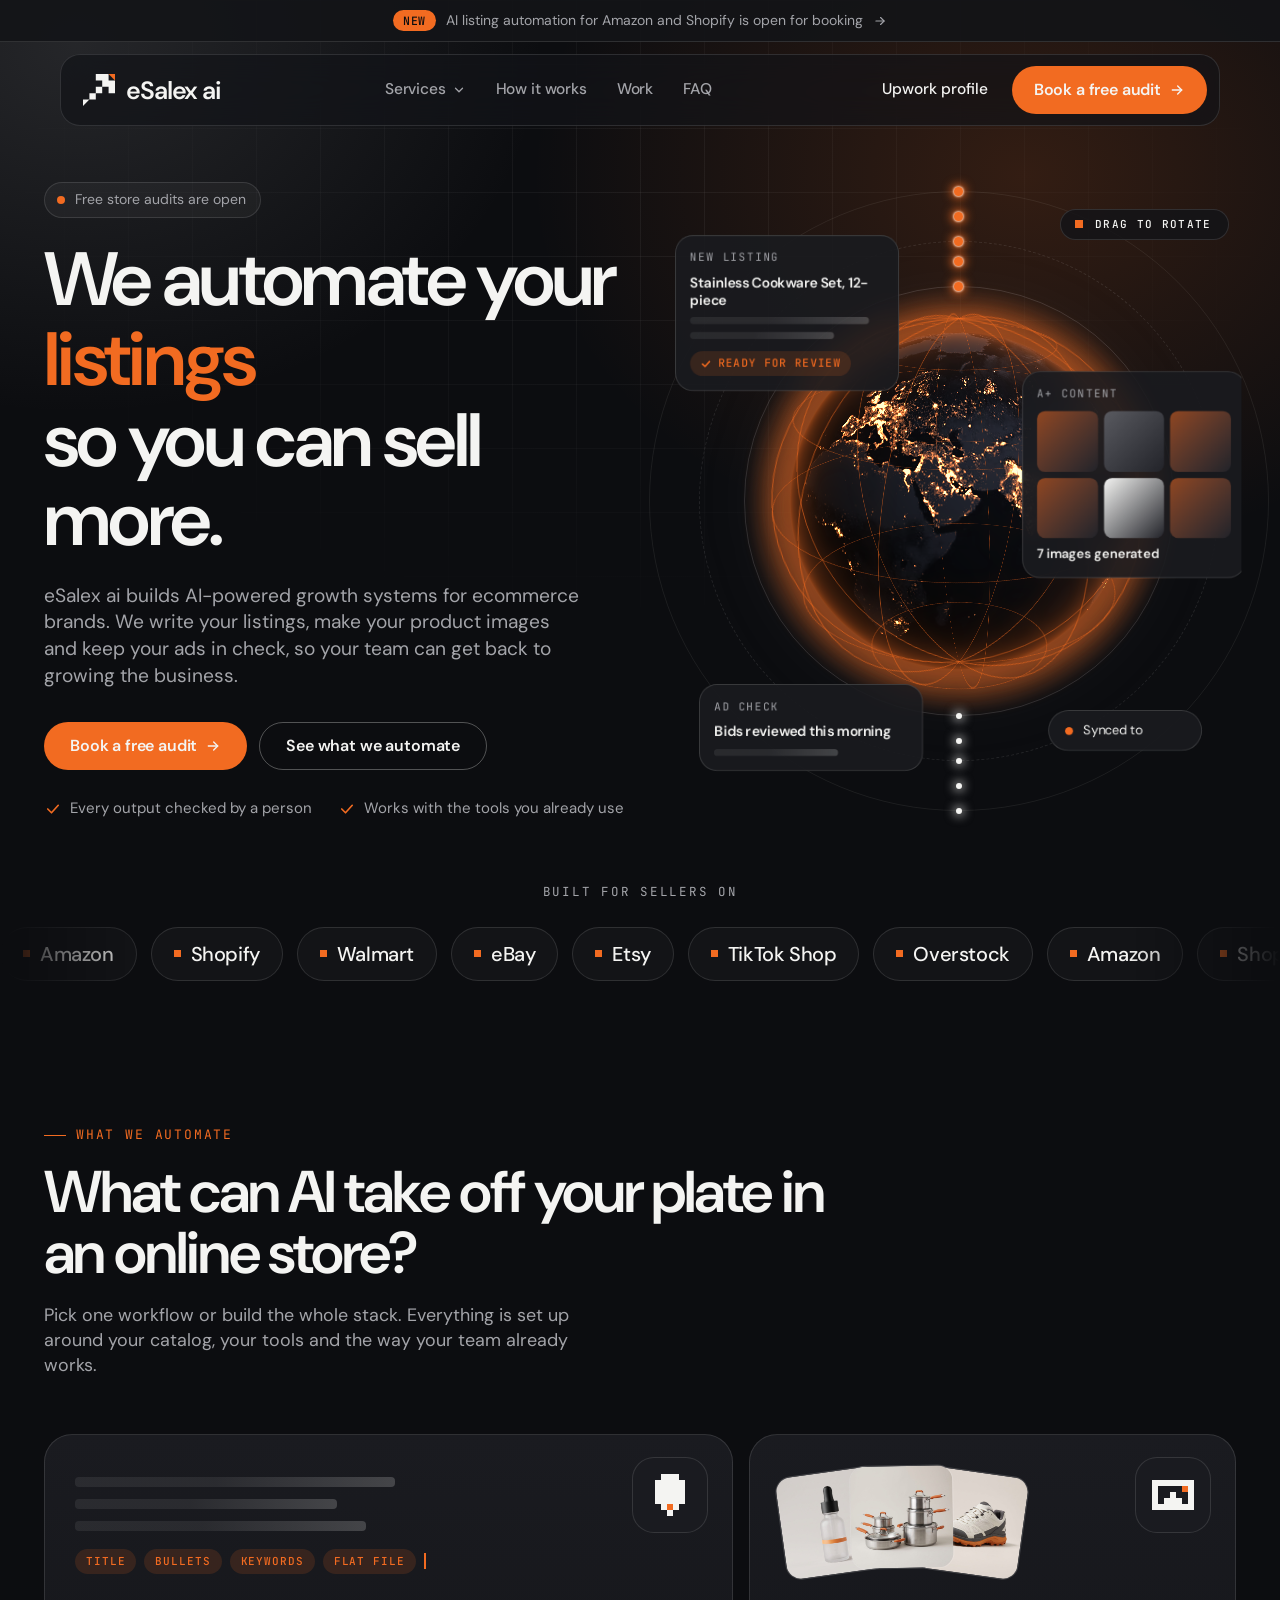
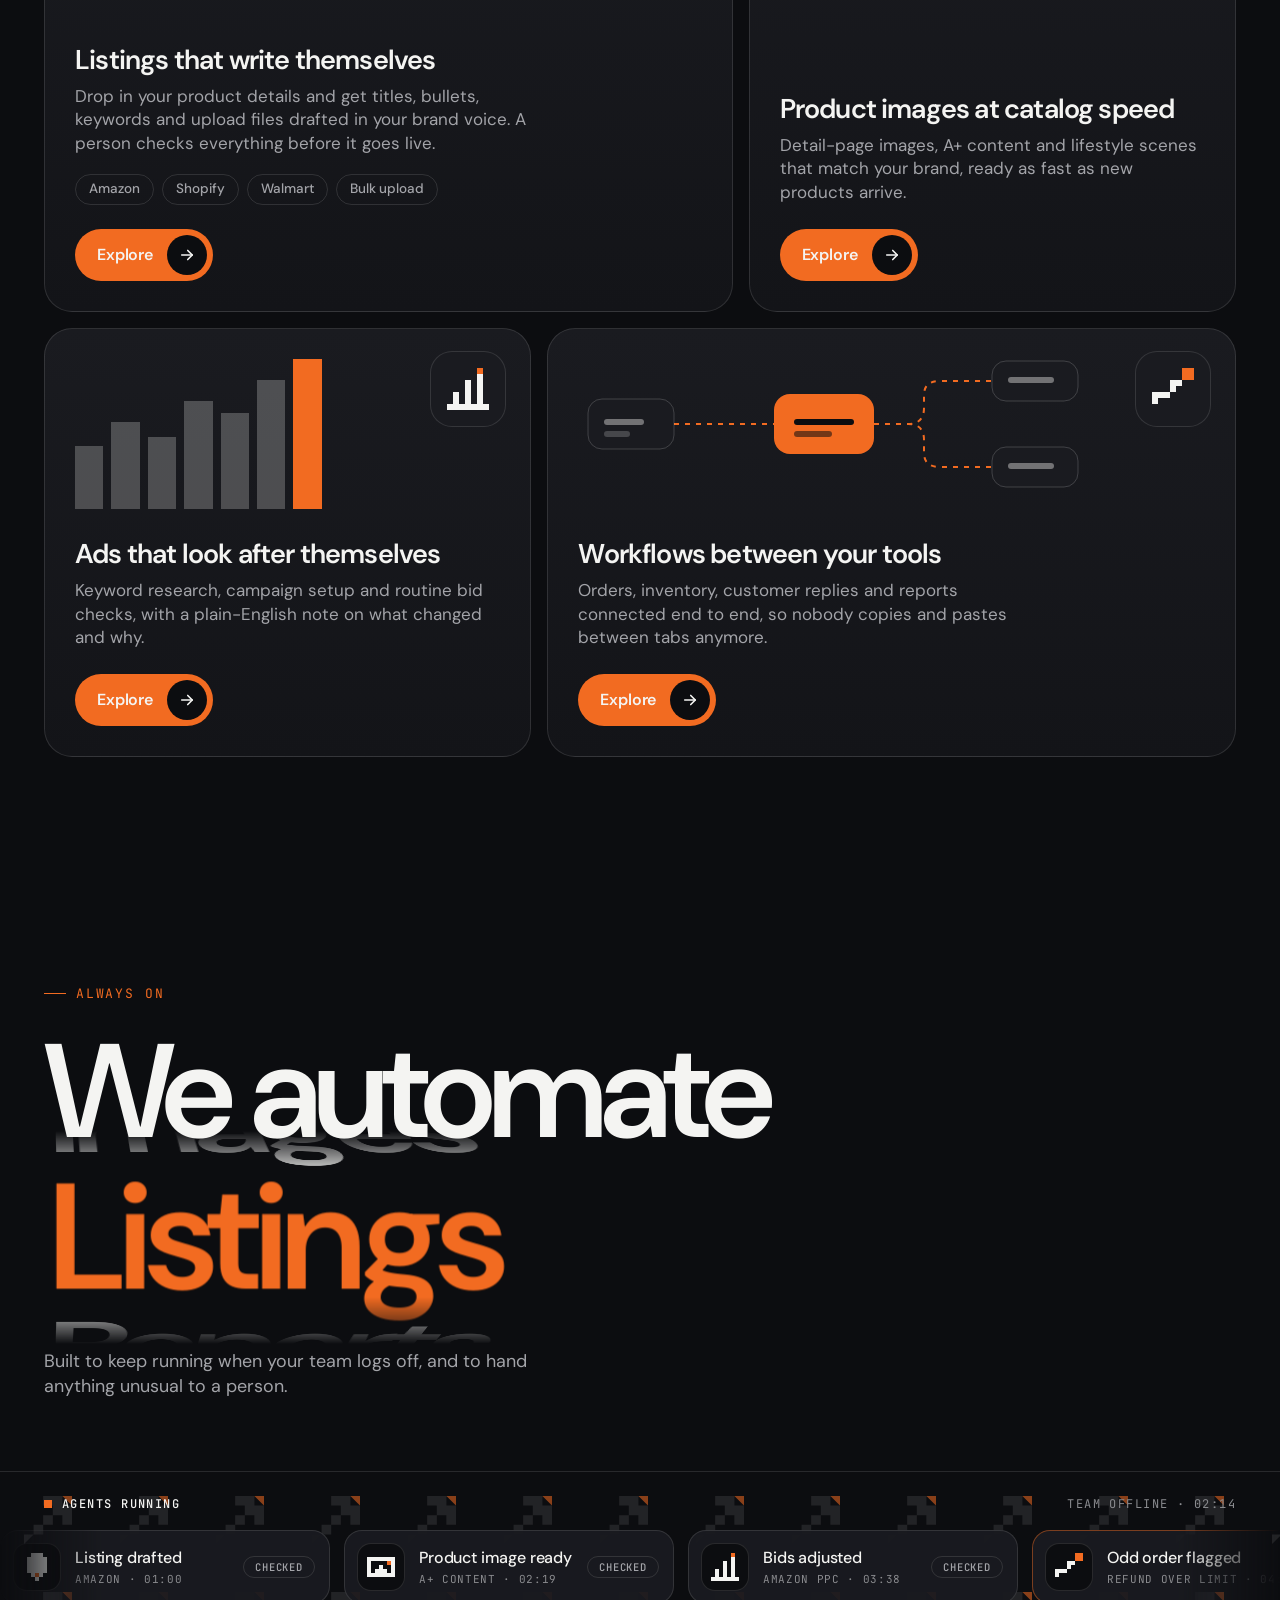
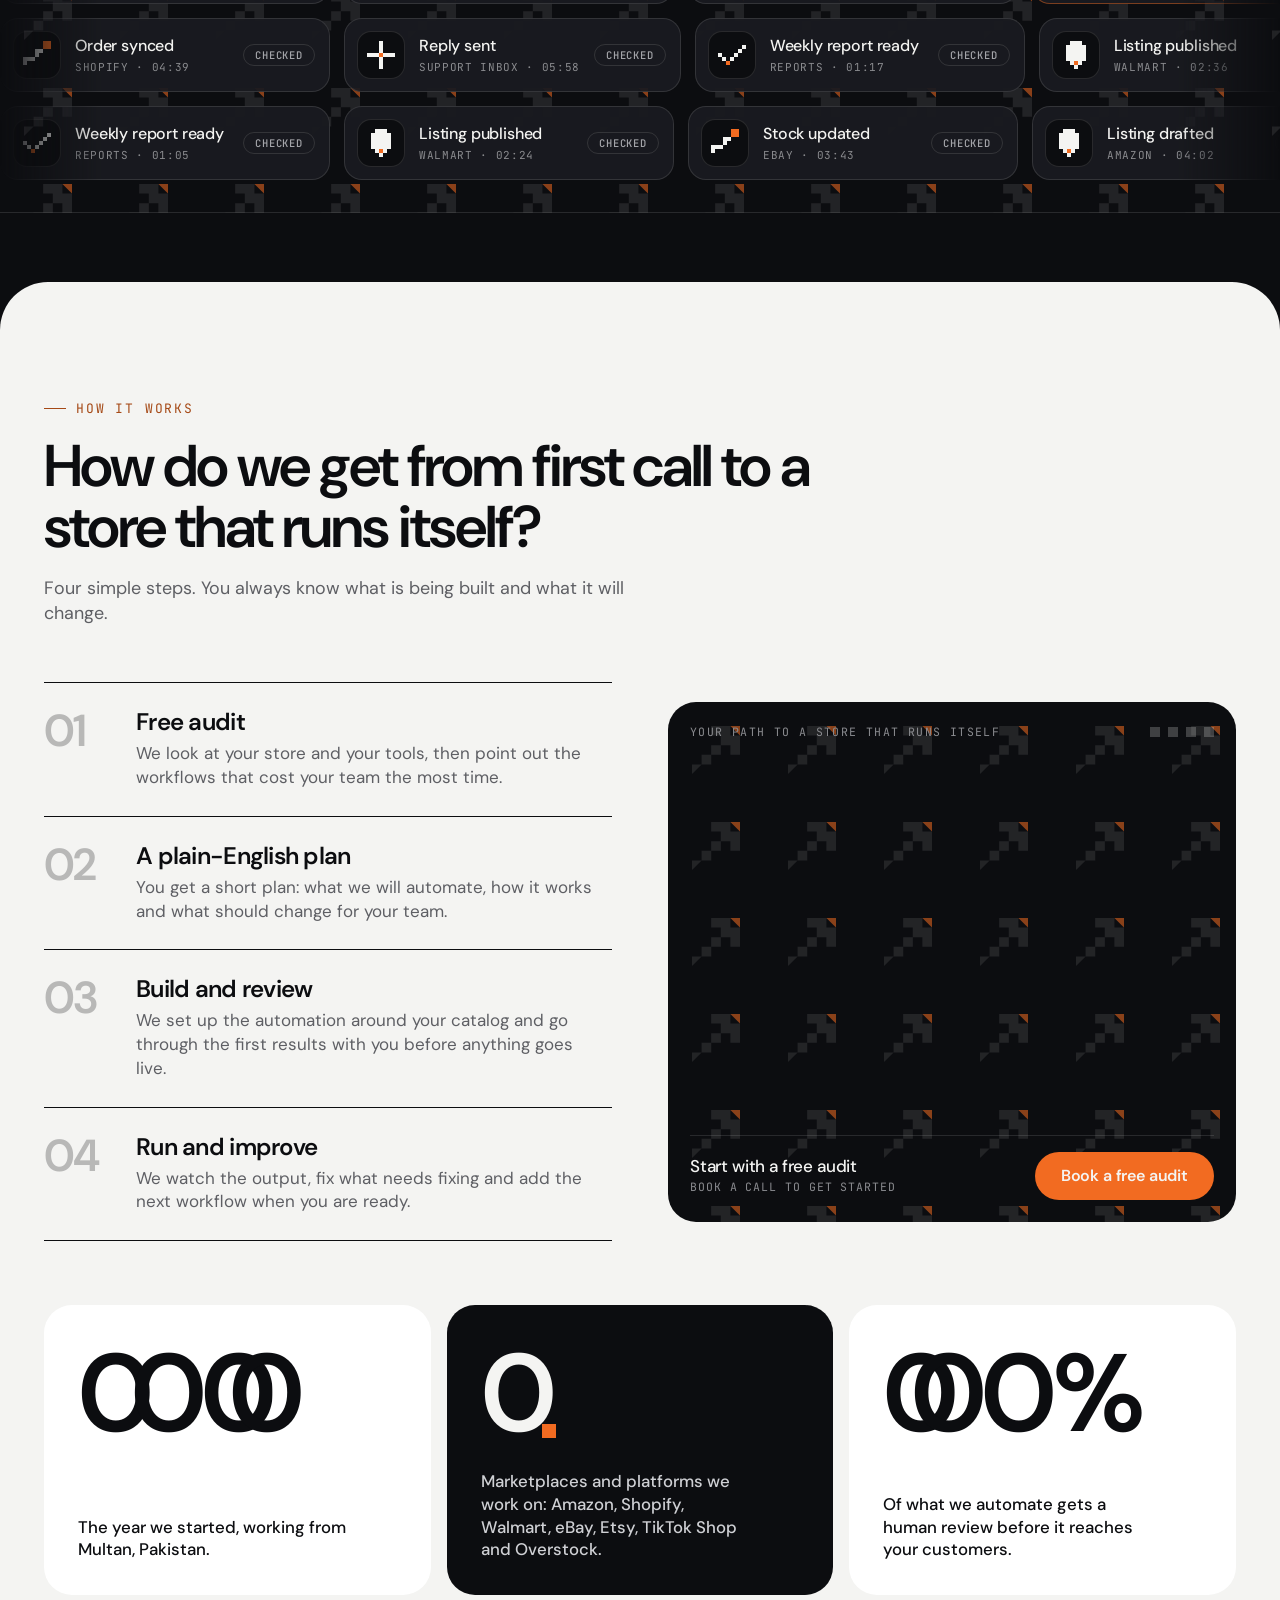
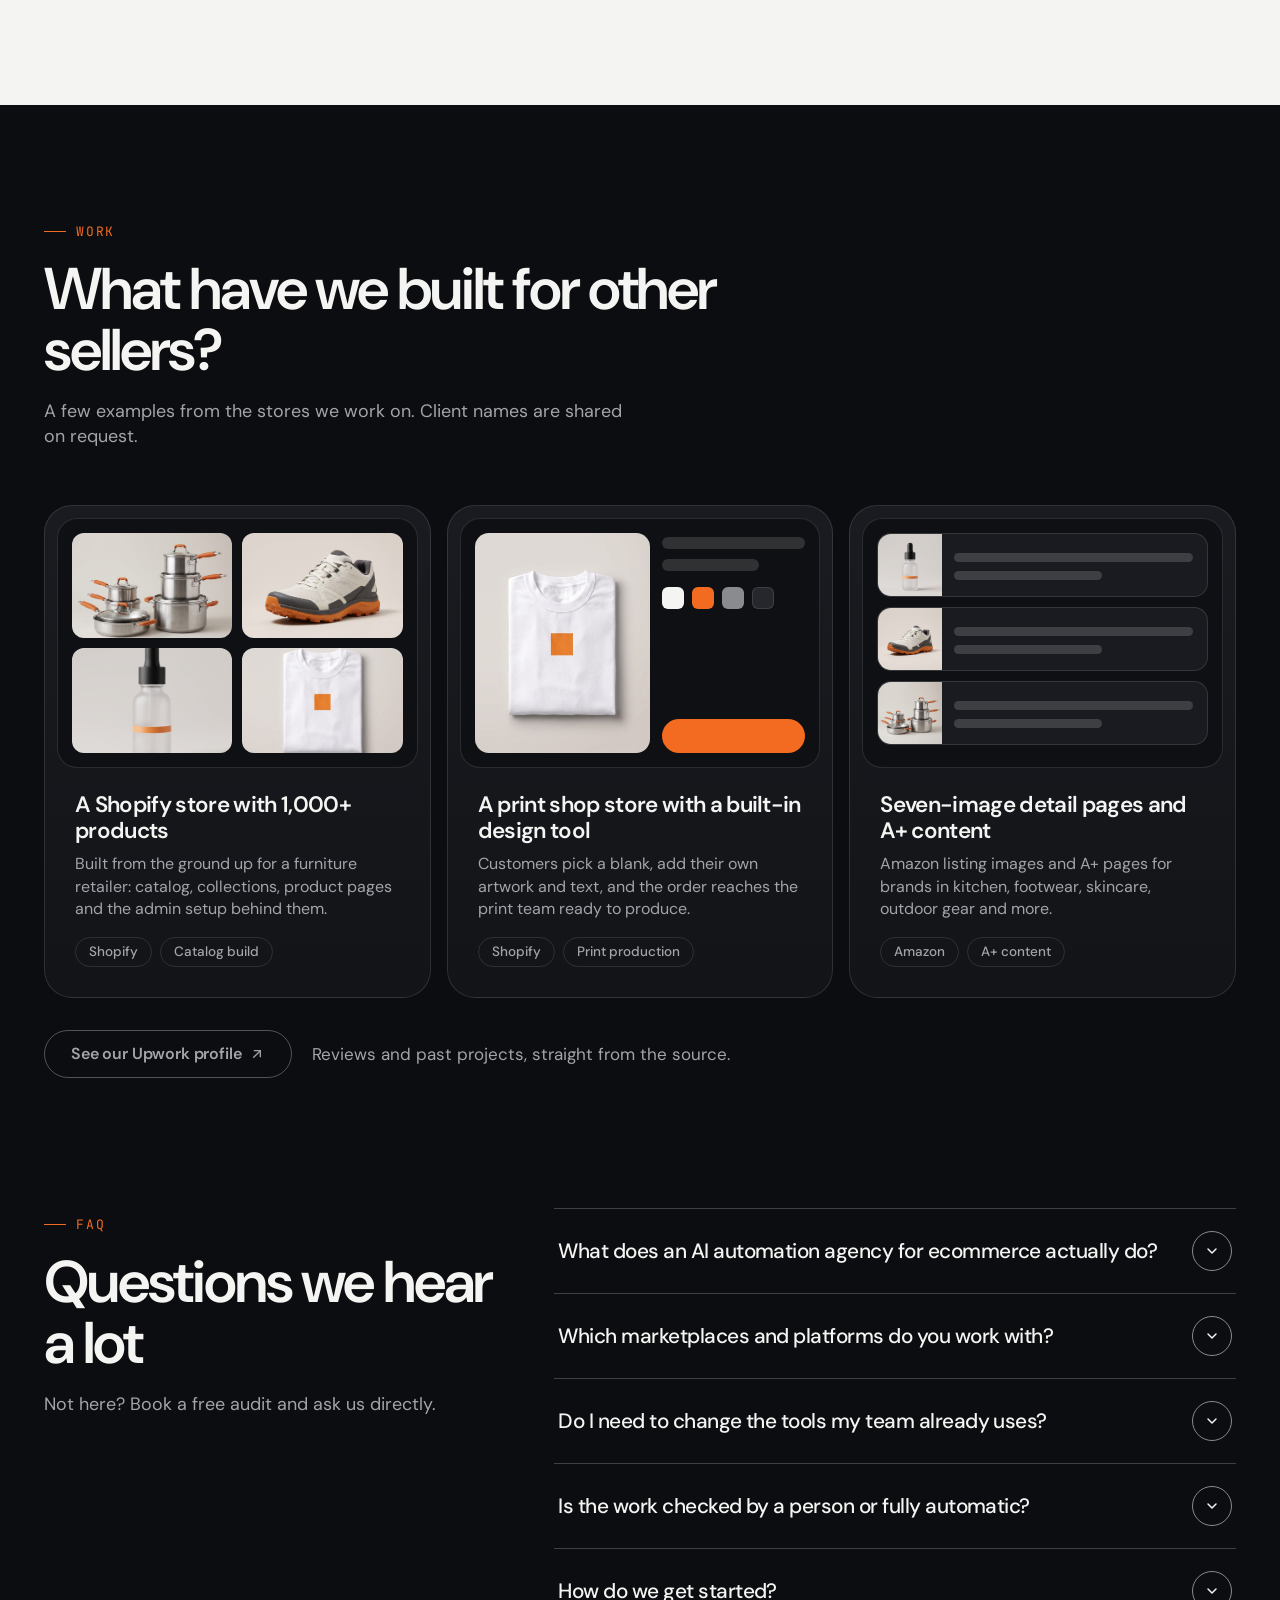
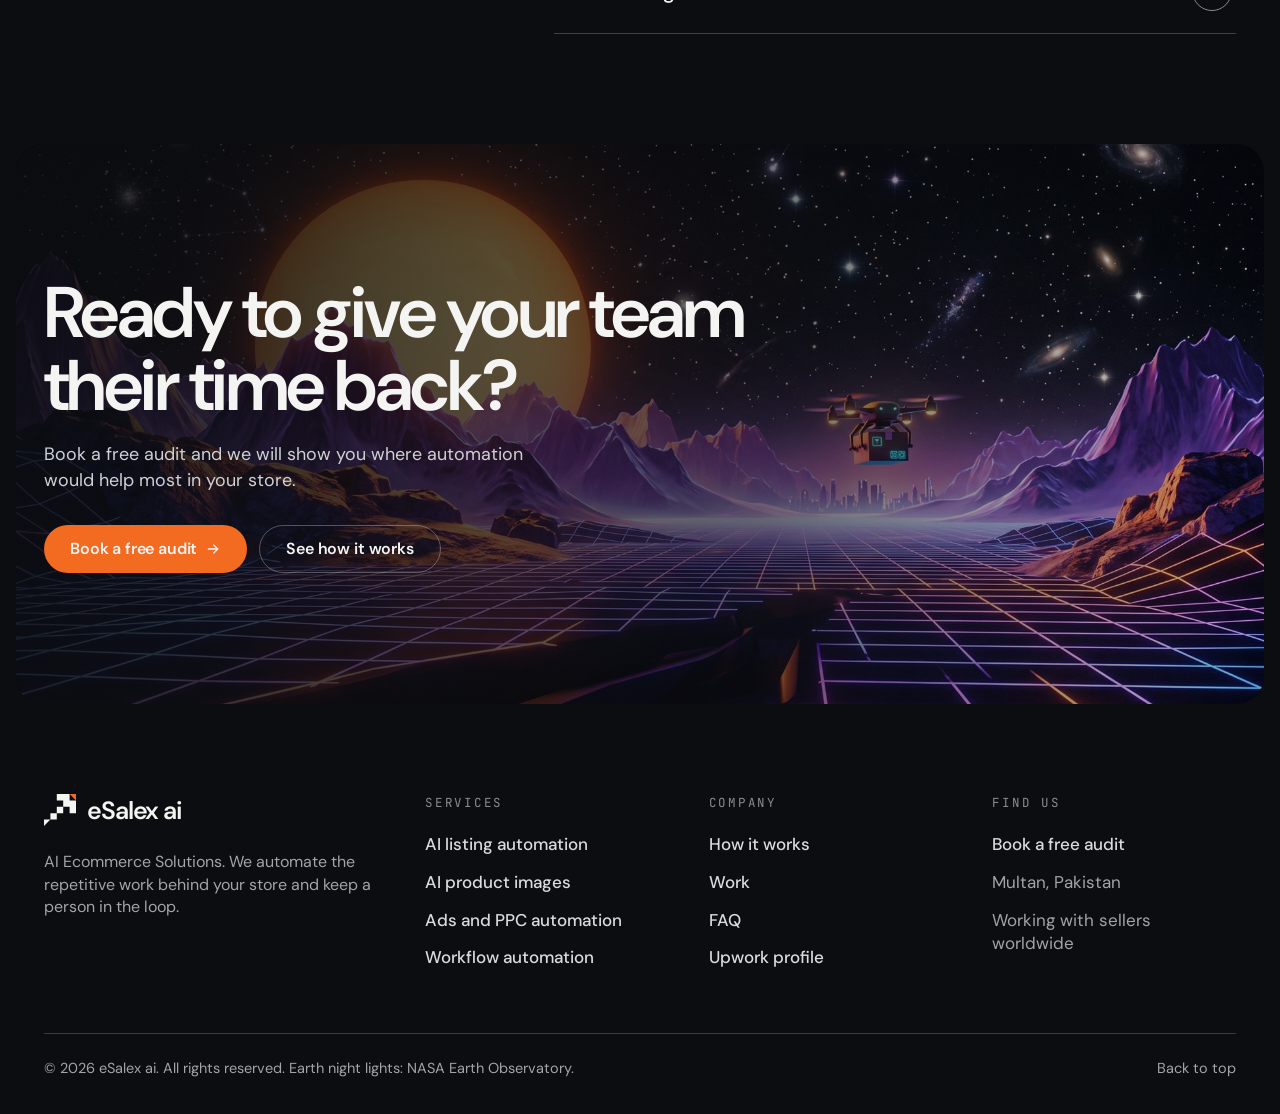
==== commit e045fef6: "Add the Book a free audit pop-up form Every Book a free audit link opens an animated pop-up with nam" ====
--- a/index.html
+++ b/index.html
@@ -23,6 +23,7 @@
 <link rel="preconnect" href="https://fonts.gstatic.com" crossorigin>
 <link rel="stylesheet" href="https://fonts.googleapis.com/css2?family=DM+Sans:opsz,wght@9..40,400..700&family=JetBrains+Mono:wght@400;500&display=swap">
 <link rel="stylesheet" href="styles.css">
+<link rel="stylesheet" href="audit.css">
 <script type="application/ld+json">
 {
   "@context": "https://schema.org",
@@ -628,5 +629,6 @@
   </footer>
 </div>
 <script src="app.js" defer></script>
+<script src="audit.js" defer></script>
 </body>
 </html>
--- a/audit.css
+++ b/audit.css
@@ -0,0 +1,207 @@
+/* eSalex ai: "Book a free audit" pop-up. Loads after styles.css and reuses its tokens. */
+
+html.audit-open { overflow: hidden; padding-right: var(--sbw, 0px); }
+
+.audit[hidden], .audit-form[hidden], .audit-done[hidden], .a-fail[hidden], .a-test[hidden] { display: none !important; }
+.audit { position: fixed; inset: 0; width: 100%; height: 100%; max-width: none; max-height: none; margin: 0; padding: 0; border: 0; background: transparent; color: var(--tx, #F4F4F2); overflow: hidden;
+  font-family: "DM Sans", system-ui, sans-serif; font-size: 17px; line-height: 1.4; }
+.audit::backdrop { background: rgba(5,6,8,.76); -webkit-backdrop-filter: blur(10px); backdrop-filter: blur(10px); opacity: 0; transition: opacity .4s; }
+.audit.is-open::backdrop { opacity: 1; }
+.audit-wrap { position: absolute; inset: 0; display: flex; overflow-x: hidden; overflow-y: auto; padding: 24px; overscroll-behavior: contain; }
+
+/* card */
+.audit-card { position: relative; margin: auto; width: min(1040px, 100%); height: min(790px, calc(100vh - 48px)); height: min(790px, calc(100dvh - 48px)); min-height: 520px;
+  display: grid; grid-template-columns: minmax(0, .8fr) minmax(0, 1.2fr); border-radius: 28px; overflow: hidden; background: var(--surf, #131418); border: 1px solid rgba(244,244,242,.16);
+  opacity: 0; transform: translateY(30px) scale(.97); transition: opacity .45s, transform .65s cubic-bezier(.16,1,.3,1); }
+.audit.is-open .audit-card { opacity: 1; transform: none; }
+.audit-x { position: absolute; top: 16px; right: 16px; z-index: 6; width: 44px; height: 44px; border-radius: 50%; display: grid; place-items: center; cursor: pointer; color: var(--paper, #F4F4F2);
+  background: rgba(19,20,24,.85); border: 1px solid var(--graphite, #8A8B8F); transition: transform .45s cubic-bezier(.34,1.56,.64,1), background .25s, color .25s, border-color .25s; }
+.audit-x:hover { transform: rotate(90deg); background: var(--accent, #F26B21); color: var(--ink, #0C0D10); border-color: transparent; }
+.audit button:focus-visible, .audit input:focus-visible, .audit textarea:focus-visible, .audit a:focus-visible { outline: 2px solid var(--accent, #F26B21); outline-offset: 3px; }
+
+/* left panel */
+.audit-side { position: relative; overflow: hidden; display: flex; flex-direction: column; gap: 26px; padding: 34px 32px; background: var(--ink, #0C0D10); border-right: 1px solid var(--line, rgba(244,244,242,.12)); }
+.audit-side::before { content: ""; position: absolute; inset: 0; background-image: url(assets/pattern-paper.svg); background-size: 96px 96px; opacity: .55; animation: patdrift 60s steps(60) infinite; }
+.audit-side::after { content: ""; position: absolute; left: -25%; bottom: -30%; width: 100%; aspect-ratio: 1; border-radius: 50%; filter: blur(54px); pointer-events: none; animation: pulse 5s ease-in-out infinite;
+  background: radial-gradient(circle, color-mix(in srgb, var(--accent, #F26B21) 38%, transparent), transparent 70%); }
+.audit-side > * { position: relative; z-index: 1; }
+.a-brand { display: inline-flex; align-items: center; gap: 11px; color: var(--paper, #F4F4F2); font-weight: 600; font-size: 22px; letter-spacing: -.045em; }
+.a-brand svg { display: block; }
+.a-eyebrow { display: inline-flex; align-items: center; gap: 10px; font: 400 12px/1.4 "JetBrains Mono", monospace; text-transform: uppercase; letter-spacing: .14em; color: var(--accent, #F26B21); }
+.a-eyebrow::before { content: ""; width: 22px; height: 1px; background: currentColor; }
+.a-big { margin-top: 14px; font-size: clamp(1.9rem, 2.9vw, 2.6rem); font-weight: 600; letter-spacing: -.04em; line-height: 1.04; }
+.a-big em { font-style: normal; color: var(--accent, #F26B21); }
+.a-small { margin-top: 14px; max-width: 300px; color: var(--mut, #A3A4A9); font-size: 1rem; }
+
+/* progress steps */
+.a-steps { --f: 0; position: relative; margin: auto 0 0; display: flex; flex-direction: column; gap: 22px; }
+.a-steps::before, .a-steps::after { content: ""; position: absolute; left: 23px; top: 24px; width: 2px; }
+.a-steps::before { bottom: 24px; background: rgba(244,244,242,.16); }
+.a-steps::after { height: calc((100% - 48px) * var(--f)); background: var(--accent, #F26B21); transition: height .7s cubic-bezier(.16,1,.3,1); }
+.a-step { position: relative; display: flex; align-items: center; gap: 16px; opacity: .6; transition: opacity .35s; }
+.a-step b { display: block; font-weight: 600; font-size: 1.02rem; letter-spacing: -.01em; line-height: 1.2; }
+.a-step span:not(.itile) { display: block; margin-top: 2px; color: var(--mut, #A3A4A9); font-size: .9rem; line-height: 1.3; }
+.a-step .itile { position: relative; z-index: 1; transition: background .35s, color .35s, border-color .35s, transform .5s cubic-bezier(.34,1.56,.64,1); }
+.a-step .ic-done { display: none; }
+.a-step.active { opacity: 1; }
+.a-step.active .itile { border-color: var(--accent, #F26B21); transform: scale(1.06); }
+.a-step.done { opacity: 1; }
+.a-step.done .itile { background: var(--accent, #F26B21); color: var(--ink, #0C0D10); border-color: transparent; animation: a-pop .5s cubic-bezier(.34,1.56,.64,1); }
+.a-step.done .ia { fill: var(--paper, #F4F4F2); }
+.a-step.done .ic-main { display: none; }
+.a-step.done .ic-done { display: block; }
+.a-fine { display: flex; align-items: center; gap: 10px; color: var(--mut, #A3A4A9); font: 400 11.5px/1.4 "JetBrains Mono", monospace; letter-spacing: .08em; text-transform: uppercase; }
+.a-fine i { width: 8px; height: 8px; background: var(--accent, #F26B21); animation: blink 1.4s steps(1) infinite; flex: none; }
+.a-px { position: absolute; right: 22px; top: 96px; width: 40px; height: 120px; pointer-events: none; }
+.a-px i { position: absolute; width: 8px; height: 8px; background: var(--accent, #F26B21); opacity: 0; animation: a-float 5s steps(10) infinite; }
+.a-px i:nth-child(1) { left: 4px; animation-delay: 0s; } .a-px i:nth-child(2) { left: 22px; background: var(--paper, #F4F4F2); animation-delay: -1.4s; }
+.a-px i:nth-child(3) { left: 12px; animation-delay: -2.6s; } .a-px i:nth-child(4) { left: 30px; background: var(--paper, #F4F4F2); animation-delay: -3.7s; width: 6px; height: 6px; }
+
+/* right panel */
+.audit-main { position: relative; display: flex; flex-direction: column; min-width: 0; min-height: 0; }
+.audit-form { flex: 1; display: flex; flex-direction: column; min-height: 0; }
+.audit-head { padding: 30px 32px 0; padding-right: 72px; }
+.audit-head h2 { margin: 0; font-size: clamp(1.6rem, 2.4vw, 2.1rem); font-weight: 600; letter-spacing: -.035em; line-height: 1.08; }
+.audit-head p { margin: 8px 0 0; color: var(--mut, #A3A4A9); font-size: 1rem; }
+.audit-prog { margin-top: 18px; display: flex; align-items: center; gap: 14px; }
+.audit-seg { flex: 1; display: grid; grid-template-columns: repeat(10, 1fr); gap: 4px; }
+.audit-seg i { height: 8px; background: rgba(244,244,242,.14); transition: background .3s; }
+.audit-seg i.on { background: var(--accent, #F26B21); animation: a-seg .5s steps(3); }
+.audit-pct { min-width: 150px; text-align: right; font: 500 11px/1.3 "JetBrains Mono", monospace; letter-spacing: .1em; text-transform: uppercase; color: var(--mut, #A3A4A9); }
+.audit-scroll { flex: 1; min-height: 0; overflow-y: auto; overscroll-behavior: contain; padding: 22px 32px 20px; display: flex; flex-direction: column; gap: 18px; scrollbar-width: thin; scrollbar-color: rgba(244,244,242,.22) transparent; }
+.audit-row { display: grid; grid-template-columns: minmax(0, 1fr) minmax(0, 1fr); gap: 16px; }
+
+/* fields */
+.audit .fld { position: relative; min-width: 0; margin: 0; padding: 0; border: 0; opacity: 0; }
+.audit.is-open .fld { animation: a-in .7s calc(.25s + var(--i, 0) * .07s) cubic-bezier(.2,.7,.2,1) both; }
+.audit .fld > label, .audit .fld > legend { display: flex; align-items: center; gap: 8px; padding: 0; margin-bottom: 8px; font: 500 12px/1.3 "JetBrains Mono", monospace; letter-spacing: .1em; text-transform: uppercase; color: var(--mut, #A3A4A9); transition: color .25s; }
+.audit .fld > label::before, .audit .fld > legend::before { content: ""; width: 6px; height: 6px; flex: none; background: var(--graphite, #8A8B8F); transition: background .25s, transform .35s cubic-bezier(.34,1.56,.64,1); }
+.audit .fld:focus-within > label, .audit .fld:focus-within > legend { color: var(--paper, #F4F4F2); }
+.audit .fld:focus-within > label::before, .audit .fld:focus-within > legend::before { background: var(--accent, #F26B21); transform: scale(1.5); }
+.audit .fld.is-ok > label::before { background: var(--accent, #F26B21); }
+.audit .fld em { font-style: normal; margin-left: 2px; padding: 3px 8px; border-radius: 999px; border: 1px solid var(--line, rgba(244,244,242,.12)); font-size: 9.5px; letter-spacing: .08em; color: var(--graphite, #8A8B8F); }
+.audit .inp { position: relative; }
+.audit .inp input, .audit .inp textarea { display: block; width: 100%; padding: 14px 46px 14px 16px; border-radius: 14px; border: 1px solid var(--line, rgba(244,244,242,.12)); background: var(--bg, #0C0D10); color: var(--tx, #F4F4F2);
+  font: 500 16px/1.35 "DM Sans", system-ui, sans-serif; letter-spacing: -.005em; resize: none; transition: border-color .25s, box-shadow .25s, background .25s; -webkit-appearance: none; appearance: none; }
+.audit .inp textarea { min-height: 52px; }
+.audit .inp input::placeholder, .audit .inp textarea::placeholder { color: #6A6B70; }
+.audit .inp input:hover, .audit .inp textarea:hover { border-color: rgba(244,244,242,.3); }
+.audit .inp input:focus, .audit .inp textarea:focus { outline: none; border-color: var(--accent, #F26B21); background: #101115; box-shadow: 0 0 0 3px color-mix(in srgb, var(--accent, #F26B21) 24%, transparent); }
+.audit .fld.is-ok .inp input, .audit .fld.is-ok .inp textarea { border-color: rgba(244,244,242,.26); }
+.audit .fld.bad .inp input, .audit .fld.bad .inp textarea { border-color: var(--accent, #F26B21); background: color-mix(in srgb, var(--accent, #F26B21) 7%, var(--bg, #0C0D10)); }
+.audit .fld.a-shake { animation: a-shake .5s; opacity: 1; }
+.audit .ck { position: absolute; right: 14px; top: 15px; width: 22px; height: 22px; border-radius: 7px; background: var(--accent, #F26B21); transform: scale(0); pointer-events: none; }
+.audit .ck::after { content: ""; position: absolute; left: 7px; top: 3px; width: 5px; height: 10px; border: solid var(--ink, #0C0D10); border-width: 0 2.5px 2.5px 0; transform: rotate(45deg); }
+.audit .fld.is-ok .ck { animation: a-ck .5s steps(5) forwards; }
+.audit .a-tip { margin: 0; max-height: 0; overflow: hidden; opacity: 0; color: var(--graphite, #8A8B8F); font-size: .88rem; line-height: 1.35; transition: max-height .35s cubic-bezier(.16,1,.3,1), opacity .3s, margin .3s; }
+.audit .fld:focus-within .a-tip { max-height: 48px; opacity: 1; margin-top: 7px; }
+.audit .fld.bad .a-tip { display: none; }
+.audit .a-err { margin: 0; max-height: 0; overflow: hidden; opacity: 0; color: var(--accent, #F26B21); font: 500 11.5px/1.4 "JetBrains Mono", monospace; letter-spacing: .03em; transition: max-height .35s cubic-bezier(.16,1,.3,1), opacity .3s, margin .3s; }
+.audit .fld.bad .a-err { max-height: 60px; opacity: 1; margin-top: 8px; }
+.a-count { position: absolute; right: 14px; bottom: 11px; font: 500 10.5px/1 "JetBrains Mono", monospace; letter-spacing: .06em; color: var(--graphite, #8A8B8F); pointer-events: none; }
+.a-count b { color: var(--tx, #F4F4F2); font-weight: 500; }
+.audit .fld[data-f="about"] .inp textarea { padding-bottom: 30px; }
+.audit .fld[data-f="about"] .ck { top: 15px; }
+.audit .a-opt .inp textarea { padding-right: 16px; }
+
+/* social quick-add buttons */
+.a-socs { margin-top: 8px; display: flex; flex-wrap: wrap; gap: 6px; }
+.a-soc { padding: 7px 12px; border-radius: 999px; border: 1px dashed rgba(244,244,242,.28); background: transparent; color: var(--mut, #A3A4A9); font: 500 11px/1 "JetBrains Mono", monospace; letter-spacing: .06em; cursor: pointer;
+  transition: color .2s, border-color .2s, background .2s, transform .3s cubic-bezier(.34,1.56,.64,1); }
+.a-soc:hover { color: var(--tx, #F4F4F2); border-color: var(--accent, #F26B21); transform: translateY(-2px); }
+.a-soc.used { border-style: solid; border-color: var(--accent, #F26B21); color: var(--accent, #F26B21); }
+
+/* goal chips */
+.a-chips { display: flex; flex-wrap: wrap; gap: 8px; margin-bottom: 10px; }
+.a-chip { position: relative; display: inline-flex; cursor: pointer; }
+.a-chip input { position: absolute; opacity: 0; inset: 0; width: 100%; height: 100%; margin: 0; cursor: pointer; }
+.a-chip span { display: inline-flex; align-items: center; gap: 9px; padding: 9px 15px; border-radius: 999px; border: 1px solid var(--line, rgba(244,244,242,.12)); color: var(--mut, #A3A4A9); font-weight: 500; font-size: .95rem; letter-spacing: -.01em;
+  transition: color .2s, border-color .2s, background .25s, transform .3s cubic-bezier(.34,1.56,.64,1); }
+.a-chip span::before { content: ""; width: 8px; height: 8px; background: var(--graphite, #8A8B8F); transition: background .25s; }
+.a-chip:hover span { color: var(--tx, #F4F4F2); border-color: rgba(244,244,242,.34); transform: translateY(-2px); }
+.a-chip input:checked + span { color: var(--tx, #F4F4F2); border-color: var(--accent, #F26B21); background: color-mix(in srgb, var(--accent, #F26B21) 16%, transparent); animation: a-pop .45s cubic-bezier(.34,1.56,.64,1); }
+.a-chip input:checked + span::before { background: var(--accent, #F26B21); }
+.a-chip input:focus-visible + span { outline: 2px solid var(--accent, #F26B21); outline-offset: 3px; }
+.a-hp { position: absolute; left: -9999px; width: 1px; height: 1px; opacity: 0; }
+
+/* footer with the animated button */
+.audit-foot { display: grid; grid-template-columns: auto 1fr; align-items: center; gap: 12px 22px; padding: 16px 32px 20px; border-top: 1px solid var(--line, rgba(244,244,242,.12)); background: var(--surf, #131418); }
+.a-fail { grid-column: 1 / -1; margin: 0; padding: 10px 14px; border-radius: 12px; border: 1px solid color-mix(in srgb, var(--accent, #F26B21) 55%, transparent); color: var(--paper, #F4F4F2); font-size: .92rem; }
+.a-fail a { color: var(--accent, #F26B21); text-decoration: underline; text-underline-offset: 3px; }
+.a-note { margin: 0; color: var(--graphite, #8A8B8F); font-size: .85rem; line-height: 1.35; }
+.abtn-w { position: relative; display: inline-flex; }
+.abtn-w::before { content: ""; position: absolute; inset: 0; border-radius: 999px; border: 2px solid var(--accent, #F26B21); opacity: 0; pointer-events: none; }
+.abtn-w.ready::before { animation: bring 2.2s ease-out infinite; }
+.abtn-w.a-shake { animation: a-shake .5s; }
+.abtn { --p: 0; position: relative; isolation: isolate; overflow: hidden; display: inline-flex; align-items: center; justify-content: center; gap: 14px; min-height: 58px; padding: 6px 6px 6px 28px; border-radius: 999px;
+  border: 1.5px solid color-mix(in srgb, var(--accent, #F26B21) 60%, transparent); background: color-mix(in srgb, var(--accent, #F26B21) 10%, var(--bg, #0C0D10)); color: var(--paper, #F4F4F2);
+  font: 600 17px/1 "DM Sans", sans-serif; letter-spacing: -.01em; cursor: pointer; transition: transform .3s cubic-bezier(.34,1.56,.64,1), border-color .3s; }
+.abtn::before { content: ""; position: absolute; inset: 0; z-index: -1; background: var(--accent, #F26B21); transform-origin: left; transform: scaleX(var(--p)); transition: transform .8s cubic-bezier(.16,1,.3,1); }
+.abtn::after { content: ""; position: absolute; inset: 0; background: linear-gradient(100deg, transparent 30%, rgba(255,255,255,.5) 50%, transparent 70%); transform: translateX(-120%); }
+.abtn:hover { transform: translateY(-2px); }
+.abtn:active { transform: scale(.96); }
+.abtn-w.ready .abtn { border-color: transparent; animation: a-ready .7s cubic-bezier(.34,1.56,.64,1); }
+.abtn-w.ready .abtn::after { animation: a-shine 2.8s ease-in-out .6s infinite; }
+.abtn:hover::after { animation: a-shine .8s ease-in-out; }
+.a-arr { position: relative; flex: none; width: 46px; height: 46px; border-radius: 50%; display: grid; place-items: center; overflow: hidden; background: var(--paper, #F4F4F2); color: var(--ink, #0C0D10); transition: transform .4s cubic-bezier(.34,1.56,.64,1); }
+.a-arr svg { grid-area: 1 / 1; transition: transform .35s cubic-bezier(.65,0,.35,1); }
+.abtn:hover .a-arr svg { animation: a-nudge .7s ease-in-out infinite; }
+.abtn-w.ready .a-arr svg { animation: a-nudge 1.8s ease-in-out infinite; }
+.a-dots { grid-area: 1 / 1; display: none; gap: 4px; }
+.a-dots u { width: 6px; height: 6px; background: var(--ink, #0C0D10); text-decoration: none; animation: a-dot .9s steps(1) infinite; }
+.a-dots u:nth-child(2) { animation-delay: .15s; } .a-dots u:nth-child(3) { animation-delay: .3s; }
+.abtn-w.busy .a-arr svg { display: none; }
+.abtn-w.busy .a-dots { display: flex; }
+.abtn-w.busy .abtn { cursor: progress; }
+.abtn-w.busy .abtn::before { transform: scaleX(1); }
+
+/* thank-you screen */
+.audit-done { position: relative; flex: 1; min-height: 0; overflow: auto; display: flex; flex-direction: column; align-items: flex-start; justify-content: center; gap: 14px; padding: 48px 40px; outline: none; }
+.a-burst { position: absolute; left: 112px; top: 150px; width: 0; height: 0; pointer-events: none; }
+.a-burst i { position: absolute; left: 0; top: 0; width: var(--w, 8px); height: var(--w, 8px); background: var(--accent, #F26B21); animation: a-burst 1.1s cubic-bezier(.16,1,.3,1) forwards; }
+.a-burst i.p { background: var(--paper, #F4F4F2); }
+.a-bigcheck { width: 96px; height: 96px; margin-bottom: 8px; color: var(--paper, #F4F4F2); }
+.a-bigcheck rect { opacity: 0; animation: a-cell .01s steps(1) forwards; animation-delay: calc(.15s + var(--n) * .07s); }
+.audit-done h2 { margin: 0; font-size: clamp(1.7rem, 2.8vw, 2.4rem); font-weight: 600; letter-spacing: -.04em; line-height: 1.08; max-width: 520px; opacity: 0; animation: a-in .7s .5s cubic-bezier(.2,.7,.2,1) forwards; }
+.audit-done .a-done-p { margin: 0; max-width: 480px; color: var(--mut, #A3A4A9); font-size: 1.08rem; opacity: 0; animation: a-in .7s .65s cubic-bezier(.2,.7,.2,1) forwards; overflow-wrap: anywhere; }
+.a-test { display: flex; align-items: center; gap: 10px; margin: 4px 0 0; padding: 10px 14px; border-radius: 12px; border: 1px dashed rgba(244,244,242,.3); color: var(--mut, #A3A4A9); font: 500 11.5px/1.4 "JetBrains Mono", monospace; letter-spacing: .04em; }
+.a-test i { width: 8px; height: 8px; background: var(--accent, #F26B21); flex: none; }
+.a-done-btns { margin-top: 14px; display: flex; flex-wrap: wrap; gap: 12px; opacity: 0; animation: a-in .7s .8s cubic-bezier(.2,.7,.2,1) forwards; }
+.audit.is-done .a-steps::after { height: calc(100% - 48px); }
+
+/* keyframes */
+@keyframes a-in { from { opacity: 0; transform: translateY(16px); } to { opacity: 1; transform: none; } }
+@keyframes a-shake { 0%, 100% { transform: translateX(0); } 18%, 54% { transform: translateX(-7px); } 36%, 72% { transform: translateX(7px); } 90% { transform: translateX(-3px); } }
+@keyframes a-ck { 0% { transform: scale(0); } 40% { transform: scale(1.25); } 100% { transform: scale(1); } }
+@keyframes a-pop { 0% { transform: scale(.9); } 55% { transform: scale(1.1); } 100% { transform: scale(1); } }
+@keyframes a-seg { 0% { transform: scaleY(2.2); } 100% { transform: scaleY(1); } }
+@keyframes a-float { 0% { transform: translateY(110px); opacity: 0; } 15% { opacity: .9; } 85% { opacity: .9; } 100% { transform: translateY(-10px); opacity: 0; } }
+@keyframes a-ready { 0% { transform: scale(.94); } 55% { transform: scale(1.06); } 100% { transform: scale(1); } }
+@keyframes a-shine { 0% { transform: translateX(-120%); } 55%, 100% { transform: translateX(120%); } }
+@keyframes a-nudge { 0%, 100% { transform: translateX(0); } 50% { transform: translateX(4px); } }
+@keyframes a-dot { 0%, 100% { opacity: .25; } 40% { opacity: 1; } }
+@keyframes a-cell { to { opacity: 1; } }
+@keyframes a-burst { 0% { transform: translate(0, 0) rotate(0deg) scale(1); opacity: 1; } 100% { transform: translate(var(--dx), var(--dy)) rotate(var(--r)) scale(0); opacity: 0; } }
+
+/* phone: the card becomes a full-height sheet */
+@media (max-width: 760px) {
+  .audit-wrap { padding: 10px 0 0; align-items: flex-end; }
+  .audit-card { width: 100%; height: calc(100vh - 10px); height: calc(100dvh - 10px); min-height: 0; margin: 0; grid-template-columns: 1fr; border-radius: 26px 26px 0 0; border-bottom: 0; transform: translateY(70px); }
+  .audit-side { display: none; }
+  .audit-head { padding: 24px 20px 0; padding-right: 68px; }
+  .audit-scroll { padding: 18px 20px 16px; gap: 16px; }
+  .audit-row { grid-template-columns: 1fr; gap: 16px; }
+  .audit-pct { min-width: 0; font-size: 10px; max-width: 120px; }
+  .audit-foot { grid-template-columns: 1fr; padding: 14px 20px calc(16px + env(safe-area-inset-bottom)); }
+  .abtn-w { width: 100%; }
+  .abtn { width: 100%; justify-content: space-between; }
+  .a-note { text-align: center; }
+  .audit-done { padding: 40px 24px; }
+  .a-burst { left: 72px; top: 124px; }
+  .a-done-btns .btn { flex: 1 1 100%; }
+}
+@media (prefers-reduced-motion: reduce) {
+  .audit .fld { opacity: 1; }
+  .audit .fld.is-ok .ck { transform: scale(1); animation: none; }
+  .a-bigcheck rect, .audit-done h2, .audit-done .a-done-p, .a-done-btns { opacity: 1; }
+}
